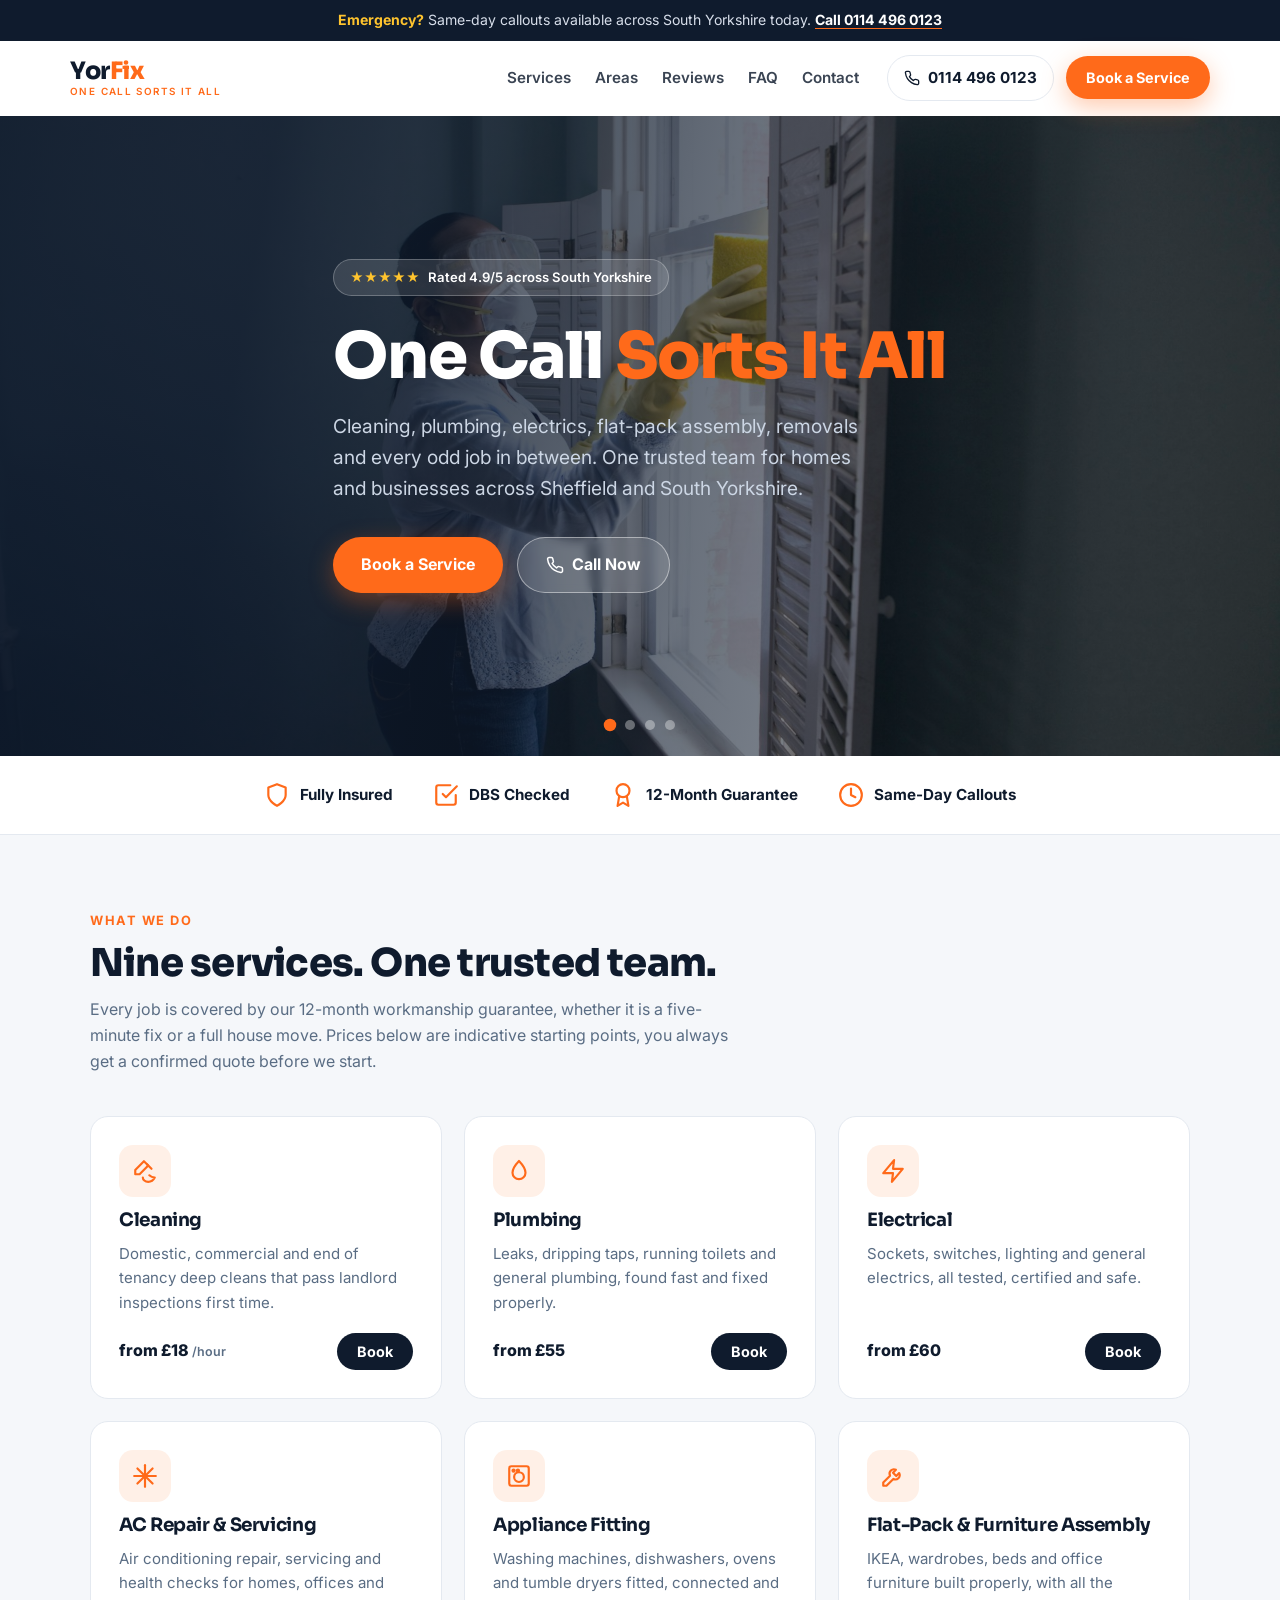
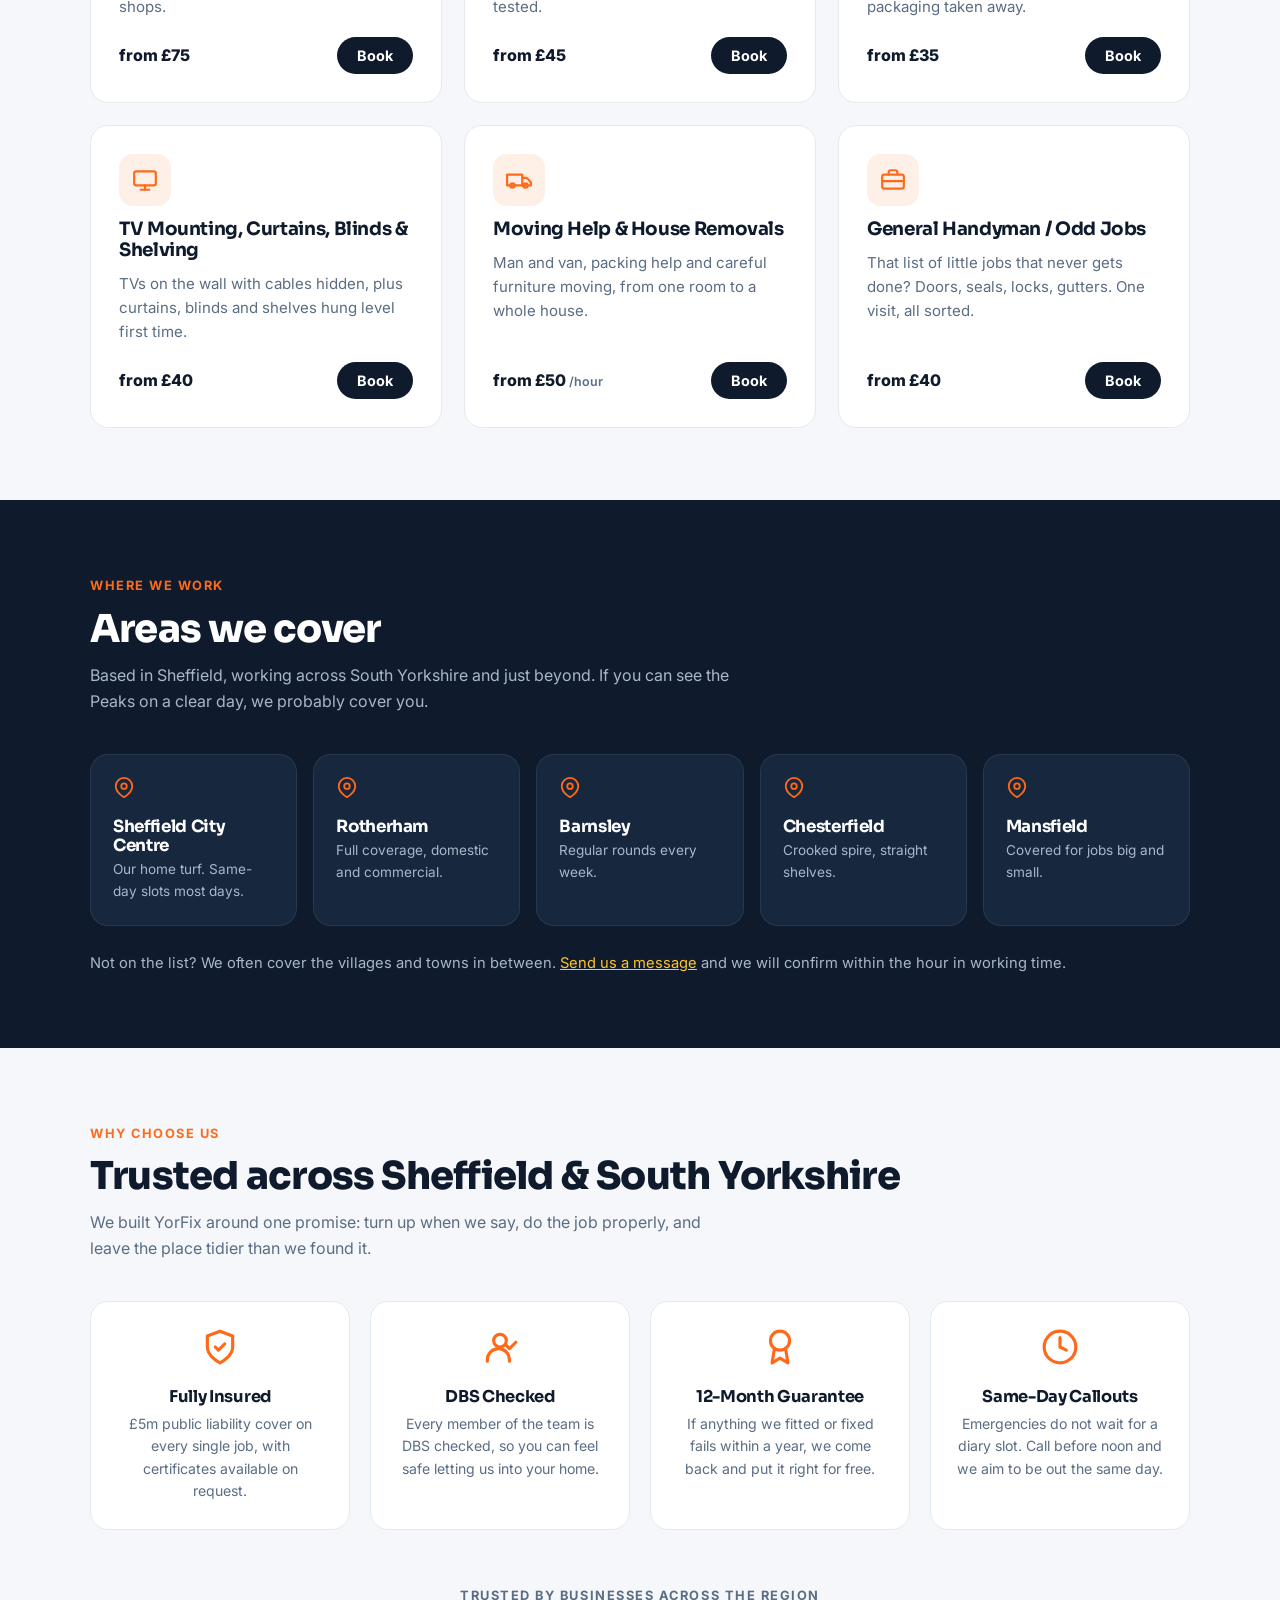
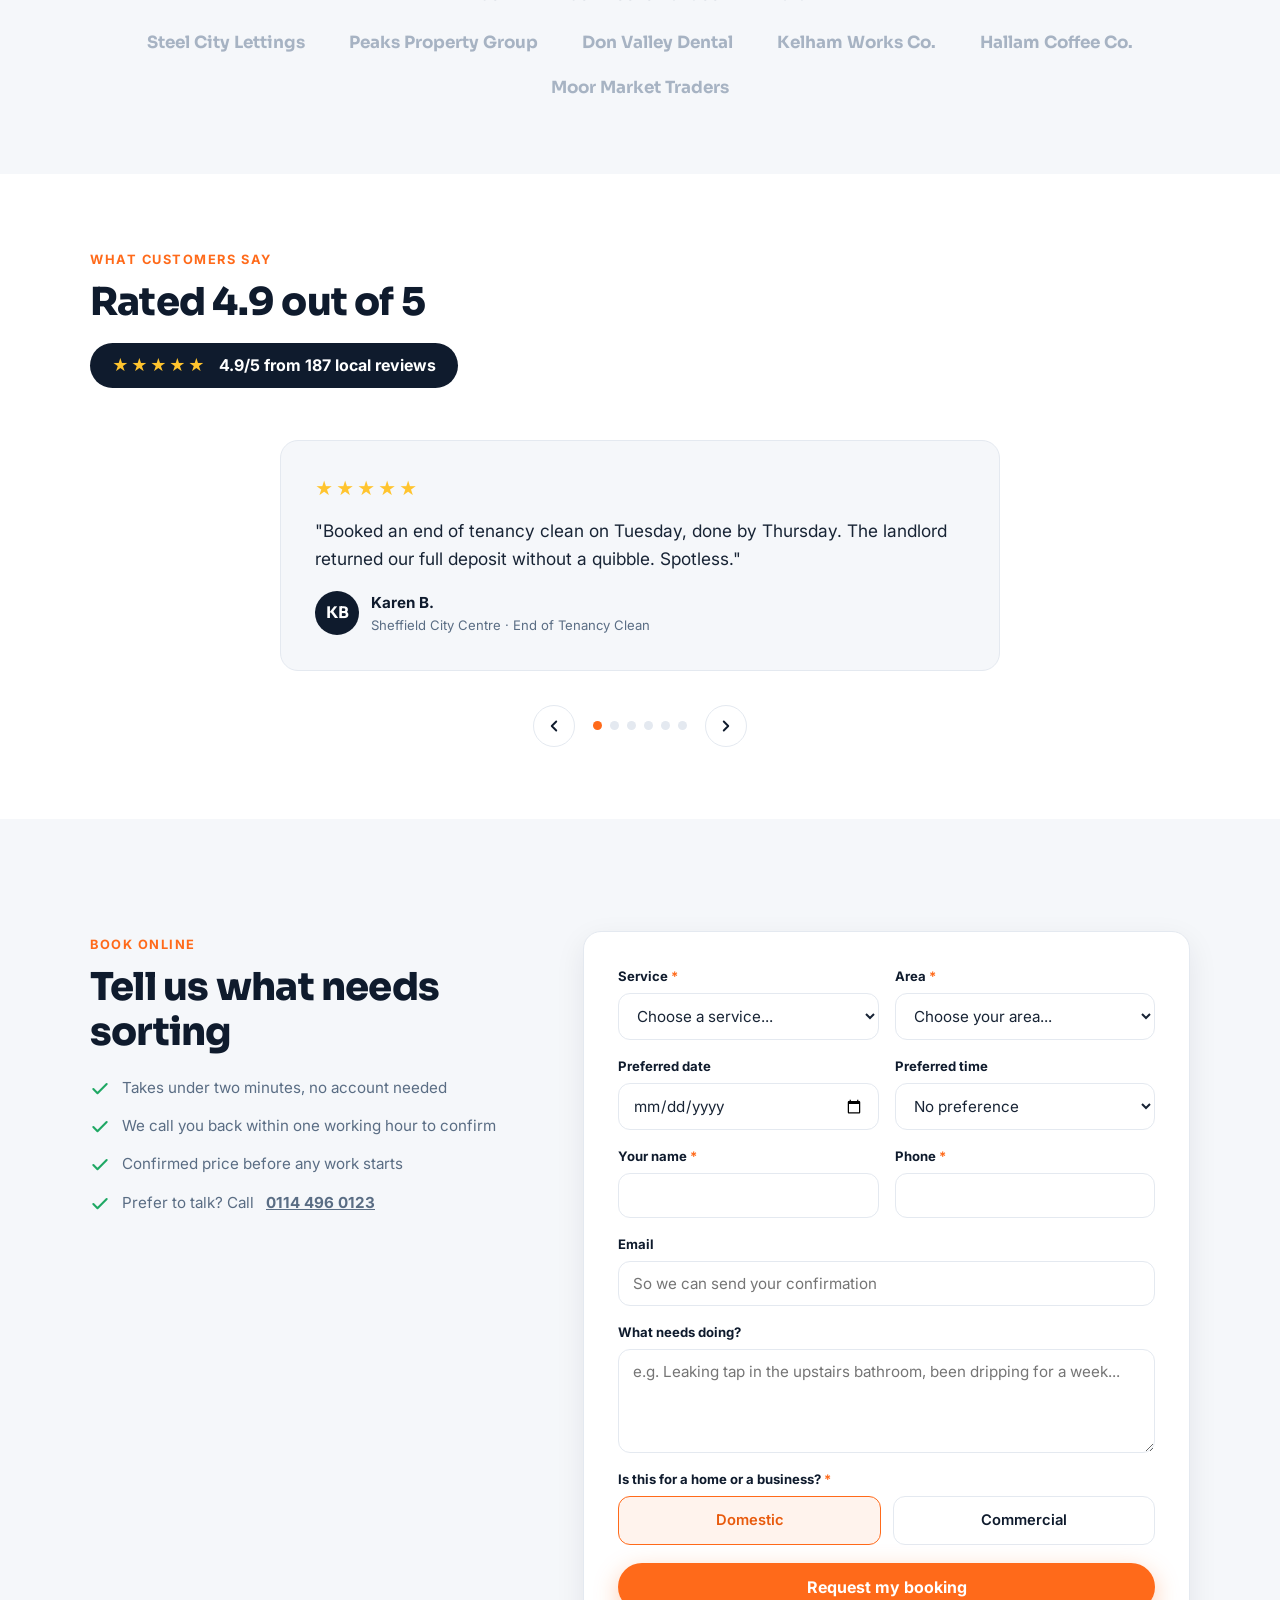
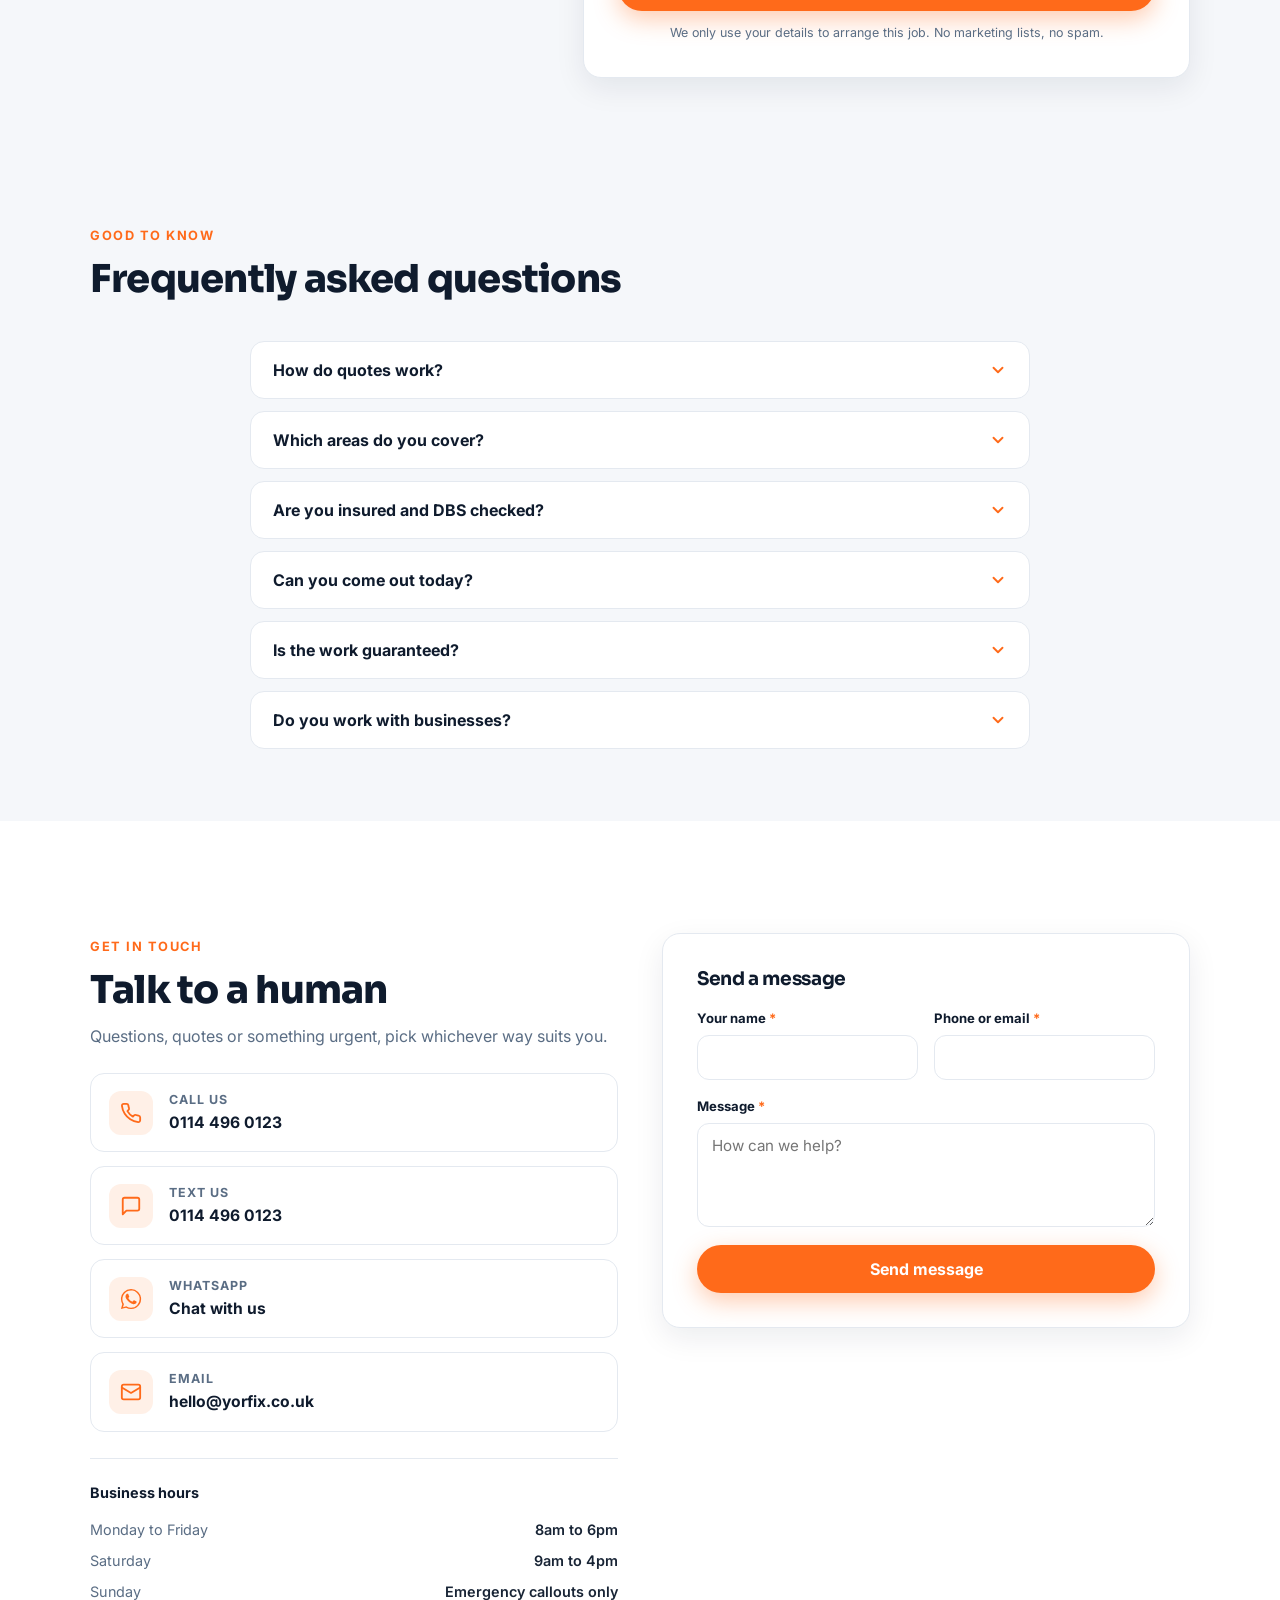
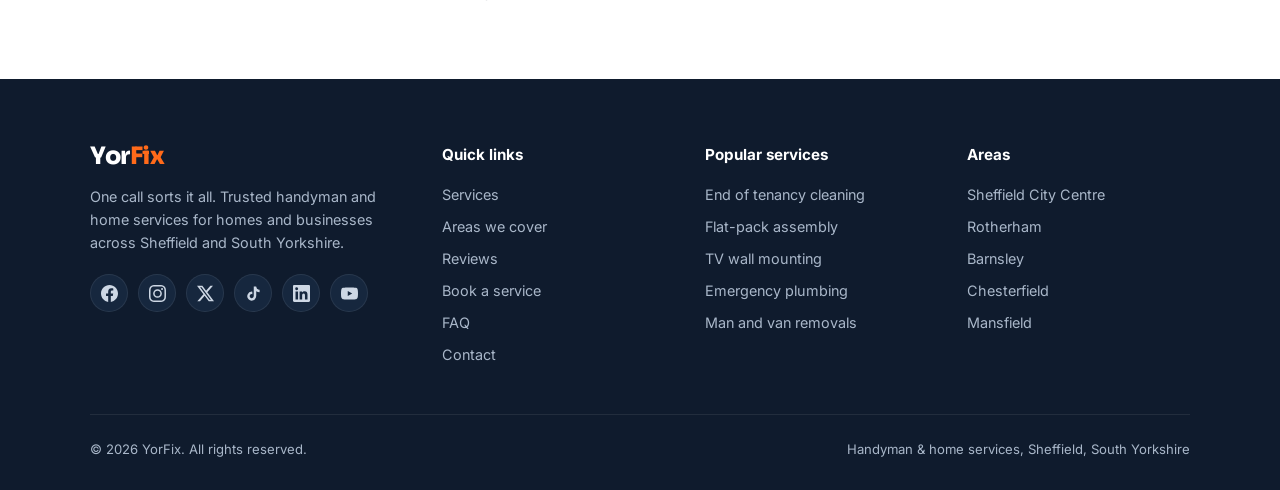
==== index.html @ 185eb64f "YorFix site: hero slider, services, areas, trust, reviews, booking + contact forms, FAQ, footer, SEO" ====
<!DOCTYPE html>
<html lang="en-GB">
<head>
  <meta charset="UTF-8">
  <meta name="viewport" content="width=device-width, initial-scale=1.0">
  <title>YorFix | Handyman &amp; Home Services in Sheffield, One Call Sorts It All</title>
  <meta name="description" content="Trusted handyman and home services across Sheffield, Rotherham, Barnsley, Chesterfield and Mansfield. Cleaning, plumbing, electrics, flat-pack assembly, TV mounting, removals and more. Fully insured, DBS checked, same-day callouts.">
  <meta name="keywords" content="handyman Sheffield, plumber Barnsley, flat pack assembly Rotherham, cleaner Sheffield, end of tenancy cleaning Sheffield, TV wall mounting Chesterfield, man and van Mansfield, electrician Sheffield, appliance fitting South Yorkshire, odd jobs Sheffield">
  <meta name="robots" content="index, follow">
  <link rel="canonical" href="https://livnotengineeringltd-arch.github.io/yorfix/">

  <!-- Open Graph for social ads and sharing -->
  <meta property="og:type" content="website">
  <meta property="og:title" content="YorFix | One Call Sorts It All">
  <meta property="og:description" content="Sheffield's all-round handyman service for homes and businesses. Cleaning, plumbing, electrics, assembly, removals and more. Fully insured and DBS checked.">
  <meta property="og:url" content="https://livnotengineeringltd-arch.github.io/yorfix/">
  <meta property="og:image" content="https://livnotengineeringltd-arch.github.io/yorfix/img/hero-tradesman.jpg">
  <meta property="og:locale" content="en_GB">
  <meta name="twitter:card" content="summary_large_image">

  <link rel="icon" href="favicon.svg" type="image/svg+xml">
  <link rel="preconnect" href="https://fonts.googleapis.com">
  <link rel="preconnect" href="https://fonts.gstatic.com" crossorigin>
  <link href="https://fonts.googleapis.com/css2?family=Sora:wght@600;700;800&family=Inter:wght@400;500;600;700&display=swap" rel="stylesheet">
  <link rel="stylesheet" href="css/style.css">

  <!-- Local business structured data for search engines -->
  <script type="application/ld+json">
  {
    "@context": "https://schema.org",
    "@type": "HomeAndConstructionBusiness",
    "name": "YorFix",
    "slogan": "One Call Sorts It All",
    "description": "All-round handyman and home services for domestic and commercial clients across Sheffield and South Yorkshire.",
    "telephone": "+441144960123",
    "email": "hello@yorfix.co.uk",
    "url": "https://livnotengineeringltd-arch.github.io/yorfix/",
    "address": { "@type": "PostalAddress", "addressLocality": "Sheffield", "addressRegion": "South Yorkshire", "addressCountry": "GB" },
    "areaServed": ["Sheffield", "Rotherham", "Barnsley", "Chesterfield", "Mansfield"],
    "openingHours": ["Mo-Fr 08:00-18:00", "Sa 09:00-16:00"],
    "aggregateRating": { "@type": "AggregateRating", "ratingValue": "4.9", "reviewCount": "187" }
  }
  </script>
</head>
<body>

  <!-- Emergency callout banner -->
  <div class="emergency">
    <strong>Emergency?</strong> Same-day callouts available across South Yorkshire today.
    <a href="tel:+441144960123">Call 0114 496 0123</a>
  </div>

  <!-- Sticky header -->
  <header class="site-header" id="siteHeader">
    <div class="wrap header-inner">
      <a class="logo" href="#top">Yor<span>Fix</span><span class="logo-tag">One Call Sorts It All</span></a>
      <button class="nav-toggle" id="navToggle" aria-label="Open menu" aria-expanded="false">
        <span></span><span></span><span></span>
      </button>
      <nav class="main-nav" id="mainNav" aria-label="Main navigation">
        <a href="#services">Services</a>
        <a href="#areas">Areas</a>
        <a href="#reviews">Reviews</a>
        <a href="#faq">FAQ</a>
        <a href="#contact">Contact</a>
      </nav>
      <div class="header-cta">
        <a class="phone-chip" href="tel:+441144960123">
          <svg viewBox="0 0 24 24" fill="none" stroke="currentColor" stroke-width="2" stroke-linecap="round" stroke-linejoin="round"><path d="M22 16.92v3a2 2 0 0 1-2.18 2 19.79 19.79 0 0 1-8.63-3.07 19.5 19.5 0 0 1-6-6 19.79 19.79 0 0 1-3.07-8.67A2 2 0 0 1 4.11 2h3a2 2 0 0 1 2 1.72c.13.96.36 1.9.68 2.81a2 2 0 0 1-.45 2.11L8.09 9.91a16 16 0 0 0 6 6l1.27-1.27a2 2 0 0 1 2.11-.45c.91.32 1.85.55 2.81.68A2 2 0 0 1 22 16.92z"/></svg>
          <span class="phone-num">0114 496 0123</span>
        </a>
        <a class="btn btn-primary btn-sm" href="#book">Book a Service</a>
      </div>
    </div>
  </header>

  <!-- Hero with rotating slider -->
  <section class="hero" id="top">
    <div class="hero-slides" id="heroSlides" aria-hidden="true">
      <div class="hero-slide active" style="background-image:url('img/hero-cleaning.jpg')"></div>
      <div class="hero-slide" style="background-image:url('img/hero-electrical.jpg')"></div>
      <div class="hero-slide" style="background-image:url('img/hero-removals.jpg')"></div>
      <div class="hero-slide" style="background-image:url('img/hero-tradesman.jpg')"></div>
    </div>
    <div class="wrap">
      <div class="hero-content">
        <span class="hero-badge"><span class="star">★★★★★</span> Rated 4.9/5 across South Yorkshire</span>
        <h1>One Call <em>Sorts It All</em></h1>
        <p class="sub">Cleaning, plumbing, electrics, flat-pack assembly, removals and every odd job in between. One trusted team for homes and businesses across Sheffield and South Yorkshire.</p>
        <div class="hero-ctas">
          <a class="btn btn-primary" href="#book">Book a Service</a>
          <a class="btn btn-ghost" href="tel:+441144960123">
            <svg width="18" height="18" viewBox="0 0 24 24" fill="none" stroke="currentColor" stroke-width="2" stroke-linecap="round" stroke-linejoin="round"><path d="M22 16.92v3a2 2 0 0 1-2.18 2 19.79 19.79 0 0 1-8.63-3.07 19.5 19.5 0 0 1-6-6 19.79 19.79 0 0 1-3.07-8.67A2 2 0 0 1 4.11 2h3a2 2 0 0 1 2 1.72c.13.96.36 1.9.68 2.81a2 2 0 0 1-.45 2.11L8.09 9.91a16 16 0 0 0 6 6l1.27-1.27a2 2 0 0 1 2.11-.45c.91.32 1.85.55 2.81.68A2 2 0 0 1 22 16.92z"/></svg>
            Call Now
          </a>
        </div>
      </div>
    </div>
    <div class="hero-dots" id="heroDots" role="tablist" aria-label="Hero image selector"></div>
  </section>

  <!-- Trust strip -->
  <div class="trust-strip">
    <div class="wrap trust-items">
      <div class="trust-item">
        <svg viewBox="0 0 24 24" fill="none" stroke="currentColor" stroke-width="2" stroke-linecap="round" stroke-linejoin="round"><path d="M12 22s8-4 8-10V5l-8-3-8 3v7c0 6 8 10 8 10z"/></svg>
        Fully Insured
      </div>
      <div class="trust-item">
        <svg viewBox="0 0 24 24" fill="none" stroke="currentColor" stroke-width="2" stroke-linecap="round" stroke-linejoin="round"><path d="M9 11l3 3L22 4"/><path d="M21 12v7a2 2 0 0 1-2 2H5a2 2 0 0 1-2-2V5a2 2 0 0 1 2-2h11"/></svg>
        DBS Checked
      </div>
      <div class="trust-item">
        <svg viewBox="0 0 24 24" fill="none" stroke="currentColor" stroke-width="2" stroke-linecap="round" stroke-linejoin="round"><circle cx="12" cy="8" r="6"/><path d="M15.5 13l1.5 9-5-3-5 3 1.5-9"/></svg>
        12-Month Guarantee
      </div>
      <div class="trust-item">
        <svg viewBox="0 0 24 24" fill="none" stroke="currentColor" stroke-width="2" stroke-linecap="round" stroke-linejoin="round"><circle cx="12" cy="12" r="10"/><path d="M12 6v6l4 2"/></svg>
        Same-Day Callouts
      </div>
    </div>
  </div>

  <!-- Services -->
  <section id="services">
    <div class="wrap">
      <span class="kicker">What we do</span>
      <h2 class="section-title">Nine services. One trusted team.</h2>
      <p class="section-sub">Every job is covered by our 12-month workmanship guarantee, whether it is a five-minute fix or a full house move. Prices below are indicative starting points, you always get a confirmed quote before we start.</p>

      <div class="services-grid">

        <div class="service-card">
          <div class="service-icon"><svg viewBox="0 0 24 24" fill="none" stroke="currentColor" stroke-width="2" stroke-linecap="round" stroke-linejoin="round"><path d="M3 11l8-8 4 4-8 8H3v-4z"/><path d="M14 6l4 4"/><path d="M16 16c1.5 1.5 3 2 5 2-1 2-3 4-6 4s-5-2-5-4"/></svg></div>
          <h3>Cleaning</h3>
          <p>Domestic, commercial and end of tenancy deep cleans that pass landlord inspections first time.</p>
          <div class="service-foot"><span class="price">from £18 <small>/hour</small></span><button class="btn btn-navy btn-sm book-service" data-service="Cleaning">Book</button></div>
        </div>

        <div class="service-card">
          <div class="service-icon"><svg viewBox="0 0 24 24" fill="none" stroke="currentColor" stroke-width="2" stroke-linecap="round" stroke-linejoin="round"><path d="M12 2.7s6 6.3 6 10.8a6 6 0 0 1-12 0C6 9 12 2.7 12 2.7z"/></svg></div>
          <h3>Plumbing</h3>
          <p>Leaks, dripping taps, running toilets and general plumbing, found fast and fixed properly.</p>
          <div class="service-foot"><span class="price">from £55</span><button class="btn btn-navy btn-sm book-service" data-service="Plumbing">Book</button></div>
        </div>

        <div class="service-card">
          <div class="service-icon"><svg viewBox="0 0 24 24" fill="none" stroke="currentColor" stroke-width="2" stroke-linecap="round" stroke-linejoin="round"><polygon points="13 2 3 14 12 14 11 22 21 10 12 10 13 2"/></svg></div>
          <h3>Electrical</h3>
          <p>Sockets, switches, lighting and general electrics, all tested, certified and safe.</p>
          <div class="service-foot"><span class="price">from £60</span><button class="btn btn-navy btn-sm book-service" data-service="Electrical">Book</button></div>
        </div>

        <div class="service-card">
          <div class="service-icon"><svg viewBox="0 0 24 24" fill="none" stroke="currentColor" stroke-width="2" stroke-linecap="round" stroke-linejoin="round"><path d="M12 2v20"/><path d="M2 12h20"/><path d="M5 5l14 14"/><path d="M19 5L5 19"/></svg></div>
          <h3>AC Repair &amp; Servicing</h3>
          <p>Air conditioning repair, servicing and health checks for homes, offices and shops.</p>
          <div class="service-foot"><span class="price">from £75</span><button class="btn btn-navy btn-sm book-service" data-service="AC Repair & Servicing">Book</button></div>
        </div>

        <div class="service-card">
          <div class="service-icon"><svg viewBox="0 0 24 24" fill="none" stroke="currentColor" stroke-width="2" stroke-linecap="round" stroke-linejoin="round"><rect x="3" y="3" width="18" height="18" rx="2"/><circle cx="12" cy="13" r="4.5"/><circle cx="7" cy="7" r="1"/><circle cx="11" cy="7" r="1"/></svg></div>
          <h3>Appliance Fitting</h3>
          <p>Washing machines, dishwashers, ovens and tumble dryers fitted, connected and tested.</p>
          <div class="service-foot"><span class="price">from £45</span><button class="btn btn-navy btn-sm book-service" data-service="Appliance Fitting">Book</button></div>
        </div>

        <div class="service-card">
          <div class="service-icon"><svg viewBox="0 0 24 24" fill="none" stroke="currentColor" stroke-width="2" stroke-linecap="round" stroke-linejoin="round"><path d="M14.7 6.3a4 4 0 0 0-5.4 5.4L3 18v3h3l6.3-6.3a4 4 0 0 0 5.4-5.4L15 12l-3-3 2.7-2.7z"/></svg></div>
          <h3>Flat-Pack &amp; Furniture Assembly</h3>
          <p>IKEA, wardrobes, beds and office furniture built properly, with all the packaging taken away.</p>
          <div class="service-foot"><span class="price">from £35</span><button class="btn btn-navy btn-sm book-service" data-service="Flat-Pack & Furniture Assembly">Book</button></div>
        </div>

        <div class="service-card">
          <div class="service-icon"><svg viewBox="0 0 24 24" fill="none" stroke="currentColor" stroke-width="2" stroke-linecap="round" stroke-linejoin="round"><rect x="2" y="4" width="20" height="13" rx="2"/><path d="M8 21h8"/><path d="M12 17v4"/></svg></div>
          <h3>TV Mounting, Curtains, Blinds &amp; Shelving</h3>
          <p>TVs on the wall with cables hidden, plus curtains, blinds and shelves hung level first time.</p>
          <div class="service-foot"><span class="price">from £40</span><button class="btn btn-navy btn-sm book-service" data-service="TV Mounting, Curtains, Blinds & Shelving">Book</button></div>
        </div>

        <div class="service-card">
          <div class="service-icon"><svg viewBox="0 0 24 24" fill="none" stroke="currentColor" stroke-width="2" stroke-linecap="round" stroke-linejoin="round"><path d="M1 7h14v10H1z"/><path d="M15 10h4l4 4v3h-8"/><circle cx="6" cy="17" r="2"/><circle cx="18" cy="17" r="2"/></svg></div>
          <h3>Moving Help &amp; House Removals</h3>
          <p>Man and van, packing help and careful furniture moving, from one room to a whole house.</p>
          <div class="service-foot"><span class="price">from £50 <small>/hour</small></span><button class="btn btn-navy btn-sm book-service" data-service="Moving Help & House Removals">Book</button></div>
        </div>

        <div class="service-card">
          <div class="service-icon"><svg viewBox="0 0 24 24" fill="none" stroke="currentColor" stroke-width="2" stroke-linecap="round" stroke-linejoin="round"><rect x="2" y="7" width="20" height="13" rx="2"/><path d="M8 7V5a2 2 0 0 1 2-2h4a2 2 0 0 1 2 2v2"/><path d="M2 13h20"/></svg></div>
          <h3>General Handyman / Odd Jobs</h3>
          <p>That list of little jobs that never gets done? Doors, seals, locks, gutters. One visit, all sorted.</p>
          <div class="service-foot"><span class="price">from £40</span><button class="btn btn-navy btn-sm book-service" data-service="General Handyman / Odd Jobs">Book</button></div>
        </div>

      </div>
    </div>
  </section>

  <!-- Areas we cover -->
  <section class="areas" id="areas">
    <div class="wrap">
      <span class="kicker">Where we work</span>
      <h2 class="section-title">Areas we cover</h2>
      <p class="section-sub">Based in Sheffield, working across South Yorkshire and just beyond. If you can see the Peaks on a clear day, we probably cover you.</p>
      <div class="areas-grid">
        <div class="area-card">
          <svg viewBox="0 0 24 24" fill="none" stroke="currentColor" stroke-width="2" stroke-linecap="round" stroke-linejoin="round"><path d="M21 10c0 7-9 12-9 12S3 17 3 10a9 9 0 0 1 18 0z"/><circle cx="12" cy="10" r="3"/></svg>
          <h3>Sheffield City Centre</h3>
          <p>Our home turf. Same-day slots most days.</p>
        </div>
        <div class="area-card">
          <svg viewBox="0 0 24 24" fill="none" stroke="currentColor" stroke-width="2" stroke-linecap="round" stroke-linejoin="round"><path d="M21 10c0 7-9 12-9 12S3 17 3 10a9 9 0 0 1 18 0z"/><circle cx="12" cy="10" r="3"/></svg>
          <h3>Rotherham</h3>
          <p>Full coverage, domestic and commercial.</p>
        </div>
        <div class="area-card">
          <svg viewBox="0 0 24 24" fill="none" stroke="currentColor" stroke-width="2" stroke-linecap="round" stroke-linejoin="round"><path d="M21 10c0 7-9 12-9 12S3 17 3 10a9 9 0 0 1 18 0z"/><circle cx="12" cy="10" r="3"/></svg>
          <h3>Barnsley</h3>
          <p>Regular rounds every week.</p>
        </div>
        <div class="area-card">
          <svg viewBox="0 0 24 24" fill="none" stroke="currentColor" stroke-width="2" stroke-linecap="round" stroke-linejoin="round"><path d="M21 10c0 7-9 12-9 12S3 17 3 10a9 9 0 0 1 18 0z"/><circle cx="12" cy="10" r="3"/></svg>
          <h3>Chesterfield</h3>
          <p>Crooked spire, straight shelves.</p>
        </div>
        <div class="area-card">
          <svg viewBox="0 0 24 24" fill="none" stroke="currentColor" stroke-width="2" stroke-linecap="round" stroke-linejoin="round"><path d="M21 10c0 7-9 12-9 12S3 17 3 10a9 9 0 0 1 18 0z"/><circle cx="12" cy="10" r="3"/></svg>
          <h3>Mansfield</h3>
          <p>Covered for jobs big and small.</p>
        </div>
      </div>
      <p class="areas-note">Not on the list? We often cover the villages and towns in between. <a href="#contact">Send us a message</a> and we will confirm within the hour in working time.</p>
    </div>
  </section>

  <!-- Trust section -->
  <section id="trust">
    <div class="wrap">
      <span class="kicker">Why choose us</span>
      <h2 class="section-title">Trusted across Sheffield &amp; South Yorkshire</h2>
      <p class="section-sub">We built YorFix around one promise: turn up when we say, do the job properly, and leave the place tidier than we found it.</p>

      <div class="badges-grid">
        <div class="badge-card">
          <svg viewBox="0 0 24 24" fill="none" stroke="currentColor" stroke-width="2" stroke-linecap="round" stroke-linejoin="round"><path d="M12 22s8-4 8-10V5l-8-3-8 3v7c0 6 8 10 8 10z"/><path d="M9 12l2 2 4-4"/></svg>
          <h3>Fully Insured</h3>
          <p>£5m public liability cover on every single job, with certificates available on request.</p>
        </div>
        <div class="badge-card">
          <svg viewBox="0 0 24 24" fill="none" stroke="currentColor" stroke-width="2" stroke-linecap="round" stroke-linejoin="round"><circle cx="12" cy="8" r="4"/><path d="M4 21v-1a7 7 0 0 1 14 0v1"/><path d="M16 11l2 2 4-4"/></svg>
          <h3>DBS Checked</h3>
          <p>Every member of the team is DBS checked, so you can feel safe letting us into your home.</p>
        </div>
        <div class="badge-card">
          <svg viewBox="0 0 24 24" fill="none" stroke="currentColor" stroke-width="2" stroke-linecap="round" stroke-linejoin="round"><circle cx="12" cy="8" r="6"/><path d="M15.5 13l1.5 9-5-3-5 3 1.5-9"/></svg>
          <h3>12-Month Guarantee</h3>
          <p>If anything we fitted or fixed fails within a year, we come back and put it right for free.</p>
        </div>
        <div class="badge-card">
          <svg viewBox="0 0 24 24" fill="none" stroke="currentColor" stroke-width="2" stroke-linecap="round" stroke-linejoin="round"><circle cx="12" cy="12" r="10"/><path d="M12 6v6l4 2"/></svg>
          <h3>Same-Day Callouts</h3>
          <p>Emergencies do not wait for a diary slot. Call before noon and we aim to be out the same day.</p>
        </div>
      </div>

      <div class="client-logos">
        <h4>Trusted by businesses across the region</h4>
        <div class="logo-row">
          <span class="client-logo">Steel City Lettings</span>
          <span class="client-logo">Peaks Property Group</span>
          <span class="client-logo">Don Valley Dental</span>
          <span class="client-logo">Kelham Works Co.</span>
          <span class="client-logo">Hallam Coffee Co.</span>
          <span class="client-logo">Moor Market Traders</span>
        </div>
      </div>
    </div>
  </section>

  <!-- Reviews -->
  <section class="reviews" id="reviews">
    <div class="wrap">
      <span class="kicker">What customers say</span>
      <h2 class="section-title">Rated 4.9 out of 5</h2>
      <div class="rating-badge"><span class="stars">★★★★★</span> 4.9/5 from 187 local reviews</div>

      <div class="carousel" id="reviewCarousel">
        <div class="carousel-track" id="reviewTrack">

          <div class="review-card"><div class="review-inner">
            <div class="review-stars" aria-label="5 stars">★★★★★</div>
            <p class="review-text">"Booked an end of tenancy clean on Tuesday, done by Thursday. The landlord returned our full deposit without a quibble. Spotless."</p>
            <div class="review-who"><div class="review-avatar">KB</div><div><div class="review-name">Karen B.</div><div class="review-loc">Sheffield City Centre · End of Tenancy Clean</div></div></div>
          </div></div>

          <div class="review-card"><div class="review-inner">
            <div class="review-stars" aria-label="5 stars">★★★★★</div>
            <p class="review-text">"Two IKEA wardrobes and a bed built in under three hours. No drama, no leftover screws, and they took all the packaging away."</p>
            <div class="review-who"><div class="review-avatar">JW</div><div><div class="review-name">James W.</div><div class="review-loc">Rotherham · Flat-Pack Assembly</div></div></div>
          </div></div>

          <div class="review-card"><div class="review-inner">
            <div class="review-stars" aria-label="5 stars">★★★★★</div>
            <p class="review-text">"Leaking tap sorted the same day I called. Fair price, tidy work, and he talked me through exactly what had gone wrong."</p>
            <div class="review-who"><div class="review-avatar">MH</div><div><div class="review-name">Mick H.</div><div class="review-loc">Barnsley · Plumbing</div></div></div>
          </div></div>

          <div class="review-card"><div class="review-inner">
            <div class="review-stars" aria-label="5 stars">★★★★★</div>
            <p class="review-text">"TV mounted, cables hidden and three shelves up in one visit. It looks like a showroom wall. I wish I had called months ago."</p>
            <div class="review-who"><div class="review-avatar">PS</div><div><div class="review-name">Priya S.</div><div class="review-loc">Chesterfield · TV Mounting &amp; Shelving</div></div></div>
          </div></div>

          <div class="review-card"><div class="review-inner">
            <div class="review-stars" aria-label="5 stars">★★★★★</div>
            <p class="review-text">"Man and van move from Mansfield to Sheffield. Careful with every box, friendly all day, and finished ahead of schedule."</p>
            <div class="review-who"><div class="review-avatar">ST</div><div><div class="review-name">Sophie T.</div><div class="review-loc">Mansfield · House Removal</div></div></div>
          </div></div>

          <div class="review-card"><div class="review-inner">
            <div class="review-stars" aria-label="5 stars">★★★★★</div>
            <p class="review-text">"YorFix look after the cleaning and odd jobs across our three lettings offices. One number, everything handled. Exactly what a busy business needs."</p>
            <div class="review-who"><div class="review-avatar">DR</div><div><div class="review-name">David R.</div><div class="review-loc">Sheffield · Commercial Contract</div></div></div>
          </div></div>

        </div>
        <div class="carousel-nav">
          <button class="carousel-arrow" id="revPrev" aria-label="Previous review"><svg width="18" height="18" viewBox="0 0 24 24" fill="none" stroke="currentColor" stroke-width="2.5" stroke-linecap="round" stroke-linejoin="round"><path d="M15 18l-6-6 6-6"/></svg></button>
          <div class="carousel-dots" id="revDots"></div>
          <button class="carousel-arrow" id="revNext" aria-label="Next review"><svg width="18" height="18" viewBox="0 0 24 24" fill="none" stroke="currentColor" stroke-width="2.5" stroke-linecap="round" stroke-linejoin="round"><path d="M9 6l6 6-6 6"/></svg></button>
        </div>
      </div>
    </div>
  </section>

  <!-- Booking -->
  <section class="booking" id="book">
    <div class="wrap">
      <div class="booking-layout">
        <div class="booking-side">
          <span class="kicker">Book online</span>
          <h2 class="section-title">Tell us what needs sorting</h2>
          <ul>
            <li><svg viewBox="0 0 24 24" fill="none" stroke="currentColor" stroke-width="2.5" stroke-linecap="round" stroke-linejoin="round"><path d="M20 6L9 17l-5-5"/></svg> Takes under two minutes, no account needed</li>
            <li><svg viewBox="0 0 24 24" fill="none" stroke="currentColor" stroke-width="2.5" stroke-linecap="round" stroke-linejoin="round"><path d="M20 6L9 17l-5-5"/></svg> We call you back within one working hour to confirm</li>
            <li><svg viewBox="0 0 24 24" fill="none" stroke="currentColor" stroke-width="2.5" stroke-linecap="round" stroke-linejoin="round"><path d="M20 6L9 17l-5-5"/></svg> Confirmed price before any work starts</li>
            <li><svg viewBox="0 0 24 24" fill="none" stroke="currentColor" stroke-width="2.5" stroke-linecap="round" stroke-linejoin="round"><path d="M20 6L9 17l-5-5"/></svg> Prefer to talk? Call <a href="tel:+441144960123"><strong>0114 496 0123</strong></a></li>
          </ul>
        </div>

        <div class="form-card">
          <form id="bookingForm" novalidate>
            <div class="form-grid">
              <div class="form-field">
                <label for="bkService">Service <span class="req">*</span></label>
                <select id="bkService" name="service" required>
                  <option value="">Choose a service...</option>
                  <option>Cleaning</option>
                  <option>Plumbing</option>
                  <option>Electrical</option>
                  <option>AC Repair &amp; Servicing</option>
                  <option>Appliance Fitting</option>
                  <option>Flat-Pack &amp; Furniture Assembly</option>
                  <option>TV Mounting, Curtains, Blinds &amp; Shelving</option>
                  <option>Moving Help &amp; House Removals</option>
                  <option>General Handyman / Odd Jobs</option>
                </select>
              </div>
              <div class="form-field">
                <label for="bkArea">Area <span class="req">*</span></label>
                <select id="bkArea" name="area" required>
                  <option value="">Choose your area...</option>
                  <option>Sheffield City Centre</option>
                  <option>Rotherham</option>
                  <option>Barnsley</option>
                  <option>Chesterfield</option>
                  <option>Mansfield</option>
                  <option>Other / nearby</option>
                </select>
              </div>
              <div class="form-field">
                <label for="bkDate">Preferred date</label>
                <input type="date" id="bkDate" name="preferred_date">
              </div>
              <div class="form-field">
                <label for="bkTime">Preferred time</label>
                <select id="bkTime" name="preferred_time">
                  <option value="">No preference</option>
                  <option>Morning (8am to 12pm)</option>
                  <option>Afternoon (12pm to 5pm)</option>
                  <option>Evening (5pm to 8pm)</option>
                </select>
              </div>
              <div class="form-field">
                <label for="bkName">Your name <span class="req">*</span></label>
                <input type="text" id="bkName" name="name" autocomplete="name" required>
              </div>
              <div class="form-field">
                <label for="bkPhone">Phone <span class="req">*</span></label>
                <input type="tel" id="bkPhone" name="phone" autocomplete="tel" required>
              </div>
              <div class="form-field full">
                <label for="bkEmail">Email</label>
                <input type="email" id="bkEmail" name="email" autocomplete="email" placeholder="So we can send your confirmation">
              </div>
              <div class="form-field full">
                <label for="bkDesc">What needs doing?</label>
                <textarea id="bkDesc" name="description" placeholder="e.g. Leaking tap in the upstairs bathroom, been dripping for a week..."></textarea>
              </div>
              <div class="form-field full">
                <label>Is this for a home or a business? <span class="req">*</span></label>
                <div class="radio-row">
                  <label class="radio-pill"><input type="radio" name="client_type" value="Domestic" checked><span>Domestic</span></label>
                  <label class="radio-pill"><input type="radio" name="client_type" value="Commercial"><span>Commercial</span></label>
                </div>
              </div>
              <!-- Honeypot: invisible to humans, catches spam bots -->
              <div class="hp-field" aria-hidden="true">
                <label for="bkCompany">Company</label>
                <input type="text" id="bkCompany" name="company" tabindex="-1" autocomplete="off">
              </div>
            </div>
            <div class="form-msg" id="bookingMsg" role="alert"></div>
            <button type="submit" class="btn btn-primary" id="bookingSubmit" style="width:100%; margin-top:18px;">Request my booking</button>
            <p style="font-size:0.78rem; color:var(--steel); margin-top:12px; text-align:center;">We only use your details to arrange this job. No marketing lists, no spam.</p>
          </form>

          <div class="confirm-card" id="bookingConfirm" style="display:none;">
            <div class="tick"><svg viewBox="0 0 24 24" fill="none" stroke="currentColor" stroke-width="2.5" stroke-linecap="round" stroke-linejoin="round"><path d="M20 6L9 17l-5-5"/></svg></div>
            <h3>Booking received!</h3>
            <p>Thanks <strong id="confirmName"></strong>. Your request is in the diary queue and we will call you back within one working hour to confirm a time and price.</p>
            <span class="confirm-ref" id="confirmRef"></span>
            <p>Need us sooner? Call <a href="tel:+441144960123"><strong>0114 496 0123</strong></a></p>
            <button class="btn btn-navy btn-sm" id="bookAnother" style="margin-top:10px;">Make another booking</button>
          </div>
        </div>
      </div>
    </div>
  </section>

  <!-- FAQ -->
  <section id="faq">
    <div class="wrap">
      <span class="kicker">Good to know</span>
      <h2 class="section-title">Frequently asked questions</h2>

      <div class="faq-list">
        <div class="faq-item">
          <button class="faq-q">How do quotes work?<svg class="chev" width="18" height="18" viewBox="0 0 24 24" fill="none" stroke="currentColor" stroke-width="2.5" stroke-linecap="round" stroke-linejoin="round"><path d="M6 9l6 6 6-6"/></svg></button>
          <div class="faq-a"><p>Quotes are free and there is no obligation. Describe the job in the booking form or over the phone, we confirm a fixed price or hourly rate before any work starts, and the price we agree is the price you pay.</p></div>
        </div>
        <div class="faq-item">
          <button class="faq-q">Which areas do you cover?<svg class="chev" width="18" height="18" viewBox="0 0 24 24" fill="none" stroke="currentColor" stroke-width="2.5" stroke-linecap="round" stroke-linejoin="round"><path d="M6 9l6 6 6-6"/></svg></button>
          <div class="faq-a"><p>Sheffield City Centre, Rotherham, Barnsley, Chesterfield and Mansfield, plus most of the villages and towns in between. If you are not sure, send a message with your postcode and we will confirm.</p></div>
        </div>
        <div class="faq-item">
          <button class="faq-q">Are you insured and DBS checked?<svg class="chev" width="18" height="18" viewBox="0 0 24 24" fill="none" stroke="currentColor" stroke-width="2.5" stroke-linecap="round" stroke-linejoin="round"><path d="M6 9l6 6 6-6"/></svg></button>
          <div class="faq-a"><p>Yes on both counts. We carry £5m public liability insurance and every member of the team is DBS checked. We are happy to show certificates before we start.</p></div>
        </div>
        <div class="faq-item">
          <button class="faq-q">Can you come out today?<svg class="chev" width="18" height="18" viewBox="0 0 24 24" fill="none" stroke="currentColor" stroke-width="2.5" stroke-linecap="round" stroke-linejoin="round"><path d="M6 9l6 6 6-6"/></svg></button>
          <div class="faq-a"><p>Often, yes. Same-day callouts are subject to availability and emergency plumbing or electrical jobs get priority. For anything urgent, call us on 0114 496 0123 rather than booking online.</p></div>
        </div>
        <div class="faq-item">
          <button class="faq-q">Is the work guaranteed?<svg class="chev" width="18" height="18" viewBox="0 0 24 24" fill="none" stroke="currentColor" stroke-width="2.5" stroke-linecap="round" stroke-linejoin="round"><path d="M6 9l6 6 6-6"/></svg></button>
          <div class="faq-a"><p>Every job comes with a 12-month workmanship guarantee. If something we fitted or fixed fails within a year, we come back and put it right at no cost to you.</p></div>
        </div>
        <div class="faq-item">
          <button class="faq-q">Do you work with businesses?<svg class="chev" width="18" height="18" viewBox="0 0 24 24" fill="none" stroke="currentColor" stroke-width="2.5" stroke-linecap="round" stroke-linejoin="round"><path d="M6 9l6 6 6-6"/></svg></button>
          <div class="faq-a"><p>Yes, offices, lettings agencies, shops and cafes across the region use us for regular contracts and one-off jobs. Commercial clients can pay by card, bank transfer or monthly invoice.</p></div>
        </div>
      </div>
    </div>
  </section>

  <!-- Contact -->
  <section class="contact" id="contact">
    <div class="wrap">
      <div class="contact-layout">
        <div>
          <span class="kicker">Get in touch</span>
          <h2 class="section-title">Talk to a human</h2>
          <p class="section-sub">Questions, quotes or something urgent, pick whichever way suits you.</p>

          <div class="contact-methods">
            <a class="method" href="tel:+441144960123">
              <div class="method-icon"><svg viewBox="0 0 24 24" fill="none" stroke="currentColor" stroke-width="2" stroke-linecap="round" stroke-linejoin="round"><path d="M22 16.92v3a2 2 0 0 1-2.18 2 19.79 19.79 0 0 1-8.63-3.07 19.5 19.5 0 0 1-6-6 19.79 19.79 0 0 1-3.07-8.67A2 2 0 0 1 4.11 2h3a2 2 0 0 1 2 1.72c.13.96.36 1.9.68 2.81a2 2 0 0 1-.45 2.11L8.09 9.91a16 16 0 0 0 6 6l1.27-1.27a2 2 0 0 1 2.11-.45c.91.32 1.85.55 2.81.68A2 2 0 0 1 22 16.92z"/></svg></div>
              <div><div class="method-label">Call us</div><div class="method-value">0114 496 0123</div></div>
            </a>
            <a class="method" href="sms:+441144960123">
              <div class="method-icon"><svg viewBox="0 0 24 24" fill="none" stroke="currentColor" stroke-width="2" stroke-linecap="round" stroke-linejoin="round"><path d="M21 15a2 2 0 0 1-2 2H7l-4 4V5a2 2 0 0 1 2-2h14a2 2 0 0 1 2 2z"/></svg></div>
              <div><div class="method-label">Text us</div><div class="method-value">0114 496 0123</div></div>
            </a>
            <a class="method" href="https://wa.me/447700900123?text=Hi%20YorFix%2C%20I%20need%20a%20hand%20with..." target="_blank" rel="noopener">
              <div class="method-icon"><svg viewBox="0 0 24 24" fill="currentColor"><path d="M17.5 14.4c-.3-.15-1.76-.87-2.03-.97-.27-.1-.47-.15-.67.15-.2.3-.77.96-.94 1.16-.17.2-.35.22-.65.07a8.18 8.18 0 0 1-2.4-1.49 9 9 0 0 1-1.66-2.07c-.17-.3-.02-.46.13-.61.14-.13.3-.35.45-.52.15-.17.2-.3.3-.5.1-.2.05-.37-.02-.52-.08-.15-.67-1.62-.92-2.22-.24-.58-.49-.5-.67-.51h-.57c-.2 0-.52.07-.8.37-.27.3-1.04 1.02-1.04 2.5 0 1.47 1.07 2.9 1.22 3.1.15.2 2.1 3.2 5.1 4.49.71.3 1.27.49 1.7.63.72.23 1.37.2 1.88.12.58-.09 1.76-.72 2-1.42.25-.7.25-1.3.18-1.42-.07-.12-.27-.2-.57-.35zM12.04 21.5a9.4 9.4 0 0 1-4.8-1.31l-.34-.2-3.56.93.95-3.47-.22-.36a9.42 9.42 0 1 1 17.4-4.99 9.4 9.4 0 0 1-9.43 9.4zm0-20.42A11 11 0 0 0 1.02 12.1c0 1.94.5 3.83 1.47 5.5L1 23l5.55-1.45a11.04 11.04 0 0 0 16.5-9.55A11 11 0 0 0 12.04 1.08z"/></svg></div>
              <div><div class="method-label">WhatsApp</div><div class="method-value">Chat with us</div></div>
            </a>
            <a class="method" href="mailto:hello@yorfix.co.uk">
              <div class="method-icon"><svg viewBox="0 0 24 24" fill="none" stroke="currentColor" stroke-width="2" stroke-linecap="round" stroke-linejoin="round"><rect x="2" y="4" width="20" height="16" rx="2"/><path d="M22 7l-10 6L2 7"/></svg></div>
              <div><div class="method-label">Email</div><div class="method-value">hello@yorfix.co.uk</div></div>
            </a>
          </div>

          <div class="hours">
            <h4>Business hours</h4>
            <table>
              <tr><td>Monday to Friday</td><td>8am to 6pm</td></tr>
              <tr><td>Saturday</td><td>9am to 4pm</td></tr>
              <tr><td>Sunday</td><td>Emergency callouts only</td></tr>
            </table>
          </div>
        </div>

        <div class="form-card">
          <h3 style="color:var(--navy); margin-bottom:18px;">Send a message</h3>
          <form id="contactForm" novalidate>
            <div class="form-grid">
              <div class="form-field">
                <label for="ctName">Your name <span class="req">*</span></label>
                <input type="text" id="ctName" name="name" autocomplete="name" required>
              </div>
              <div class="form-field">
                <label for="ctContact">Phone or email <span class="req">*</span></label>
                <input type="text" id="ctContact" name="contact" required>
              </div>
              <div class="form-field full">
                <label for="ctMessage">Message <span class="req">*</span></label>
                <textarea id="ctMessage" name="message" required placeholder="How can we help?"></textarea>
              </div>
              <div class="hp-field" aria-hidden="true">
                <label for="ctCompany">Company</label>
                <input type="text" id="ctCompany" name="company" tabindex="-1" autocomplete="off">
              </div>
            </div>
            <div class="form-msg" id="contactMsg" role="alert"></div>
            <button type="submit" class="btn btn-primary" id="contactSubmit" style="width:100%; margin-top:18px;">Send message</button>
          </form>
        </div>
      </div>
    </div>
  </section>

  <!-- Footer -->
  <footer class="site-footer">
    <div class="wrap">
      <div class="footer-grid">
        <div>
          <a class="logo" href="#top">Yor<span>Fix</span></a>
          <p class="footer-blurb">One call sorts it all. Trusted handyman and home services for homes and businesses across Sheffield and South Yorkshire.</p>
          <div class="social-row">
            <a href="https://facebook.com/yorfix" aria-label="Facebook" target="_blank" rel="noopener"><svg viewBox="0 0 24 24" fill="currentColor"><path d="M24 12.07C24 5.4 18.63 0 12 0S0 5.4 0 12.07C0 18.1 4.39 23.09 10.13 24v-8.44H7.08v-3.49h3.05V9.41c0-3.02 1.79-4.7 4.53-4.7 1.31 0 2.68.24 2.68.24v2.97h-1.5c-1.5 0-1.96.93-1.96 1.89v2.26h3.32l-.53 3.49h-2.8V24C19.61 23.1 24 18.1 24 12.07z"/></svg></a>
            <a href="https://instagram.com/yorfix" aria-label="Instagram" target="_blank" rel="noopener"><svg viewBox="0 0 24 24" fill="currentColor"><path d="M12 2.16c3.2 0 3.58.01 4.85.07 1.17.05 1.8.25 2.23.41.56.22.96.48 1.38.9.42.42.68.82.9 1.38.16.42.36 1.06.41 2.23.06 1.27.07 1.65.07 4.85s-.01 3.58-.07 4.85c-.05 1.17-.25 1.8-.41 2.23-.22.56-.48.96-.9 1.38-.42.42-.82.68-1.38.9-.42.16-1.06.36-2.23.41-1.27.06-1.65.07-4.85.07s-3.58-.01-4.85-.07c-1.17-.05-1.8-.25-2.23-.41a3.72 3.72 0 0 1-1.38-.9 3.72 3.72 0 0 1-.9-1.38c-.16-.42-.36-1.06-.41-2.23-.06-1.27-.07-1.65-.07-4.85s.01-3.58.07-4.85c.05-1.17.25-1.8.41-2.23.22-.56.48-.96.9-1.38.42-.42.82-.68 1.38-.9.42-.16 1.06-.36 2.23-.41 1.27-.06 1.65-.07 4.85-.07M12 0C8.74 0 8.33.01 7.05.07 5.78.13 4.9.33 4.14.63a5.88 5.88 0 0 0-2.13 1.38A5.88 5.88 0 0 0 .63 4.14C.33 4.9.13 5.78.07 7.05.01 8.33 0 8.74 0 12s.01 3.67.07 4.95c.06 1.27.26 2.15.56 2.91.3.79.72 1.46 1.38 2.13a5.88 5.88 0 0 0 2.13 1.38c.76.3 1.64.5 2.91.56 1.28.06 1.69.07 4.95.07s3.67-.01 4.95-.07c1.27-.06 2.15-.26 2.91-.56a5.88 5.88 0 0 0 2.13-1.38 5.88 5.88 0 0 0 1.38-2.13c.3-.76.5-1.64.56-2.91.06-1.28.07-1.69.07-4.95s-.01-3.67-.07-4.95c-.06-1.27-.26-2.15-.56-2.91a5.88 5.88 0 0 0-1.38-2.13A5.88 5.88 0 0 0 19.86.63c-.76-.3-1.64-.5-2.91-.56C15.67.01 15.26 0 12 0zm0 5.84a6.16 6.16 0 1 0 0 12.32 6.16 6.16 0 0 0 0-12.32zM12 16a4 4 0 1 1 0-8 4 4 0 0 1 0 8zm7.85-10.4a1.44 1.44 0 1 1-2.88 0 1.44 1.44 0 0 1 2.88 0z"/></svg></a>
            <a href="https://x.com/yorfix" aria-label="X" target="_blank" rel="noopener"><svg viewBox="0 0 24 24" fill="currentColor"><path d="M18.9 1.15h3.68l-8.04 9.19L24 22.85h-7.4l-5.8-7.58-6.64 7.58H.47l8.6-9.83L0 1.15h7.59l5.24 6.93 6.07-6.93zm-1.29 19.5h2.04L6.48 3.24H4.3l13.3 17.41z"/></svg></a>
            <a href="https://tiktok.com/@yorfix" aria-label="TikTok" target="_blank" rel="noopener"><svg viewBox="0 0 24 24" fill="currentColor"><path d="M19.59 6.69a4.83 4.83 0 0 1-3.77-4.25V2h-3.45v13.67a2.89 2.89 0 0 1-5.2 1.74 2.89 2.89 0 0 1 2.31-4.64 2.9 2.9 0 0 1 .88.13V9.4a6.33 6.33 0 0 0-.88-.05A6.34 6.34 0 0 0 5 20.1a6.34 6.34 0 0 0 10.86-4.43v-7a8.16 8.16 0 0 0 4.77 1.52v-3.4a4.85 4.85 0 0 1-1.04-.1z"/></svg></a>
            <a href="https://linkedin.com/company/yorfix" aria-label="LinkedIn" target="_blank" rel="noopener"><svg viewBox="0 0 24 24" fill="currentColor"><path d="M20.45 20.45h-3.56v-5.57c0-1.33-.02-3.04-1.85-3.04-1.85 0-2.13 1.45-2.13 2.94v5.67H9.35V9h3.42v1.56h.05c.48-.9 1.64-1.85 3.37-1.85 3.6 0 4.27 2.37 4.27 5.46v6.28zM5.34 7.43a2.07 2.07 0 1 1 0-4.13 2.07 2.07 0 0 1 0 4.13zm1.78 13.02H3.56V9h3.56v11.45zM22.23 0H1.77C.79 0 0 .77 0 1.72v20.56C0 23.23.79 24 1.77 24h20.46c.98 0 1.77-.77 1.77-1.72V1.72C24 .77 23.21 0 22.23 0z"/></svg></a>
            <a href="https://youtube.com/@yorfix" aria-label="YouTube" target="_blank" rel="noopener"><svg viewBox="0 0 24 24" fill="currentColor"><path d="M23.5 6.19a3.02 3.02 0 0 0-2.12-2.14C19.5 3.55 12 3.55 12 3.55s-7.5 0-9.38.5A3.02 3.02 0 0 0 .5 6.19C0 8.07 0 12 0 12s0 3.93.5 5.81a3.02 3.02 0 0 0 2.12 2.14c1.88.5 9.38.5 9.38.5s7.5 0 9.38-.5a3.02 3.02 0 0 0 2.12-2.14C24 15.93 24 12 24 12s0-3.93-.5-5.81zM9.55 15.57V8.43L15.82 12l-6.27 3.57z"/></svg></a>
          </div>
        </div>
        <div>
          <h4>Quick links</h4>
          <ul>
            <li><a href="#services">Services</a></li>
            <li><a href="#areas">Areas we cover</a></li>
            <li><a href="#reviews">Reviews</a></li>
            <li><a href="#book">Book a service</a></li>
            <li><a href="#faq">FAQ</a></li>
            <li><a href="#contact">Contact</a></li>
          </ul>
        </div>
        <div>
          <h4>Popular services</h4>
          <ul>
            <li><a href="#services">End of tenancy cleaning</a></li>
            <li><a href="#services">Flat-pack assembly</a></li>
            <li><a href="#services">TV wall mounting</a></li>
            <li><a href="#services">Emergency plumbing</a></li>
            <li><a href="#services">Man and van removals</a></li>
          </ul>
        </div>
        <div>
          <h4>Areas</h4>
          <ul>
            <li>Sheffield City Centre</li>
            <li>Rotherham</li>
            <li>Barnsley</li>
            <li>Chesterfield</li>
            <li>Mansfield</li>
          </ul>
        </div>
      </div>
      <div class="footer-bottom">
        <span>© 2026 YorFix. All rights reserved.</span>
        <span>Handyman &amp; home services, Sheffield, South Yorkshire</span>
      </div>
    </div>
  </footer>

  <!-- Floating book button, mobile only -->
  <a class="btn btn-primary float-book" href="#book">Book Now, Free Quote</a>

  <script src="js/config.js"></script>
  <script src="js/api.js"></script>
  <script src="js/main.js"></script>
</body>
</html>
---- css/style.css ----
/* ============================================================
   YorFix brand stylesheet
   Palette: deep navy + steel grey base, vivid orange accent.
   Fonts: Sora (headings) + Inter (body), loaded in index.html.
   ============================================================ */

:root {
  --navy: #0f1b2d;        /* primary brand navy */
  --navy-2: #16273e;      /* raised navy panels */
  --navy-3: #1e3350;      /* lighter navy for hovers */
  --steel: #5a6d84;       /* steel grey, secondary text */
  --ink: #182435;         /* near-navy body text on light */
  --line: #e4e9f0;        /* hairline borders */
  --bg: #f5f7fa;          /* page background */
  --card: #ffffff;
  --orange: #ff6a1a;      /* the YorFix accent */
  --orange-2: #e85a0d;    /* hover/darker orange */
  --yellow: #ffc42e;      /* stars and small highlights */
  --green: #1fa864;       /* success states */
  --red: #d9414c;         /* error states */
  --radius: 18px;
  --pill: 999px;
  --shadow: 0 10px 30px rgba(15, 27, 45, 0.08);
  --shadow-lg: 0 18px 50px rgba(15, 27, 45, 0.16);
}

* { margin: 0; padding: 0; box-sizing: border-box; }

html { scroll-behavior: smooth; }

body {
  font-family: "Inter", system-ui, -apple-system, "Segoe UI", sans-serif;
  color: var(--ink);
  background: var(--bg);
  line-height: 1.6;
  -webkit-font-smoothing: antialiased;
}

h1, h2, h3, .logo {
  font-family: "Sora", "Inter", system-ui, sans-serif;
  line-height: 1.15;
  letter-spacing: -0.02em;
}

img { max-width: 100%; display: block; }
a { color: inherit; }

.wrap { max-width: 1140px; margin: 0 auto; padding: 0 20px; }

section { padding: 72px 0; }

.kicker {
  display: inline-block;
  font-size: 0.8rem;
  font-weight: 700;
  letter-spacing: 0.12em;
  text-transform: uppercase;
  color: var(--orange);
  margin-bottom: 10px;
}

.section-title { font-size: clamp(1.7rem, 3.5vw, 2.4rem); font-weight: 800; color: var(--navy); }
.section-sub { color: var(--steel); max-width: 640px; margin-top: 12px; }

/* ---------- Buttons ---------- */
.btn {
  display: inline-flex;
  align-items: center;
  justify-content: center;
  gap: 8px;
  border: 0;
  border-radius: var(--pill);
  padding: 14px 28px;
  font-family: "Inter", sans-serif;
  font-size: 1rem;
  font-weight: 700;
  cursor: pointer;
  text-decoration: none;
  transition: transform 0.15s ease, background 0.15s ease, box-shadow 0.15s ease;
}
.btn:active { transform: scale(0.97); }
.btn-primary { background: var(--orange); color: #fff; box-shadow: 0 8px 24px rgba(255, 106, 26, 0.35); }
.btn-primary:hover { background: var(--orange-2); }
.btn-ghost { background: rgba(255, 255, 255, 0.12); color: #fff; border: 1.5px solid rgba(255, 255, 255, 0.45); backdrop-filter: blur(4px); }
.btn-ghost:hover { background: rgba(255, 255, 255, 0.22); }
.btn-navy { background: var(--navy); color: #fff; }
.btn-navy:hover { background: var(--navy-3); }
.btn-sm { padding: 10px 20px; font-size: 0.9rem; }

/* ---------- Emergency banner ---------- */
.emergency {
  background: var(--navy);
  color: #d7deea;
  font-size: 0.88rem;
  text-align: center;
  padding: 9px 16px;
}
.emergency strong { color: var(--yellow); font-weight: 700; }
.emergency a { color: #fff; font-weight: 700; text-decoration: none; border-bottom: 1px solid var(--orange); }

/* ---------- Header ---------- */
.site-header {
  position: sticky;
  top: 0;
  z-index: 60;
  background: rgba(255, 255, 255, 0.92);
  backdrop-filter: blur(10px);
  border-bottom: 1px solid transparent;
  transition: border 0.2s, box-shadow 0.2s;
}
.site-header.scrolled { border-bottom: 1px solid var(--line); box-shadow: 0 4px 20px rgba(15, 27, 45, 0.06); }
.header-inner { display: flex; align-items: center; gap: 28px; padding: 14px 0; }

.logo { font-size: 1.5rem; font-weight: 800; color: var(--navy); text-decoration: none; }
.logo span { color: var(--orange); }
.logo-tag { display: block; font-family: "Inter", sans-serif; font-size: 0.62rem; font-weight: 600; letter-spacing: 0.14em; text-transform: uppercase; color: var(--steel); }

.main-nav { display: flex; gap: 24px; margin-left: auto; }
.main-nav a { text-decoration: none; font-weight: 600; font-size: 0.95rem; color: var(--ink); opacity: 0.85; }
.main-nav a:hover { color: var(--orange); opacity: 1; }

.header-cta { display: flex; align-items: center; gap: 12px; }
.phone-chip {
  display: inline-flex; align-items: center; gap: 8px;
  font-weight: 700; font-size: 0.95rem; color: var(--navy); text-decoration: none;
  padding: 10px 16px; border: 1.5px solid var(--line); border-radius: var(--pill);
}
.phone-chip:hover { border-color: var(--orange); color: var(--orange); }
.phone-chip svg { width: 16px; height: 16px; }

.nav-toggle { display: none; background: none; border: 0; cursor: pointer; padding: 8px; margin-left: auto; }
.nav-toggle span { display: block; width: 24px; height: 2.5px; background: var(--navy); margin: 5px 0; border-radius: 2px; transition: 0.2s; }

/* ---------- Hero ---------- */
.hero {
  position: relative;
  min-height: 640px;
  display: flex;
  align-items: center;
  overflow: hidden;
  background: var(--navy);
  padding: 0;
}
.hero-slides { position: absolute; inset: 0; }
.hero-slide {
  position: absolute; inset: 0;
  background-size: cover; background-position: center;
  opacity: 0;
  transition: opacity 1.4s ease-in-out;
}
.hero-slide.active { opacity: 1; }
.hero::after {
  content: "";
  position: absolute; inset: 0;
  background: linear-gradient(100deg, rgba(15, 27, 45, 0.92) 20%, rgba(15, 27, 45, 0.62) 55%, rgba(15, 27, 45, 0.35) 100%);
}
.hero-content { position: relative; z-index: 2; color: #fff; padding: 110px 0 130px; max-width: 640px; }
.hero-badge {
  display: inline-flex; align-items: center; gap: 8px;
  background: rgba(255, 255, 255, 0.12); border: 1px solid rgba(255, 255, 255, 0.25);
  border-radius: var(--pill); padding: 7px 16px;
  font-size: 0.82rem; font-weight: 600; margin-bottom: 24px;
}
.hero-badge .star { color: var(--yellow); }
.hero h1 { font-size: clamp(2.4rem, 6vw, 4rem); font-weight: 800; margin-bottom: 18px; }
.hero h1 em { font-style: normal; color: var(--orange); }
.hero p.sub { font-size: clamp(1rem, 2vw, 1.2rem); color: #ccd6e4; margin-bottom: 34px; max-width: 540px; }
.hero-ctas { display: flex; gap: 14px; flex-wrap: wrap; }

.hero-dots { position: absolute; z-index: 3; bottom: 26px; left: 50%; transform: translateX(-50%); display: flex; gap: 10px; }
.hero-dots button {
  width: 10px; height: 10px; border-radius: 50%;
  border: 0; cursor: pointer; padding: 0;
  background: rgba(255, 255, 255, 0.35); transition: 0.2s;
}
.hero-dots button.active { background: var(--orange); transform: scale(1.25); }

/* ---------- Trust strip ---------- */
.trust-strip { background: #fff; border-bottom: 1px solid var(--line); padding: 26px 0; }
.trust-items { display: flex; flex-wrap: wrap; gap: 18px 40px; align-items: center; justify-content: center; }
.trust-item { display: flex; align-items: center; gap: 10px; font-weight: 700; font-size: 0.95rem; color: var(--navy); }
.trust-item svg { width: 26px; height: 26px; color: var(--orange); flex: none; }

/* ---------- Services ---------- */
.services-grid {
  display: grid;
  grid-template-columns: repeat(auto-fill, minmax(320px, 1fr));
  gap: 22px;
  margin-top: 42px;
}
.service-card {
  background: var(--card);
  border: 1px solid var(--line);
  border-radius: var(--radius);
  padding: 28px;
  display: flex;
  flex-direction: column;
  gap: 12px;
  transition: transform 0.18s ease, box-shadow 0.18s ease;
}
.service-card:hover { transform: translateY(-4px); box-shadow: var(--shadow-lg); }
.service-icon {
  width: 52px; height: 52px; border-radius: 14px;
  background: rgba(255, 106, 26, 0.1);
  display: flex; align-items: center; justify-content: center;
  color: var(--orange);
}
.service-icon svg { width: 26px; height: 26px; }
.service-card h3 { font-size: 1.15rem; color: var(--navy); }
.service-card p { color: var(--steel); font-size: 0.94rem; flex: 1; }
.service-foot { display: flex; align-items: center; justify-content: space-between; margin-top: 6px; }
.price { font-weight: 800; color: var(--navy); }
.price small { font-weight: 600; color: var(--steel); font-size: 0.78rem; }

/* ---------- Areas ---------- */
.areas { background: var(--navy); color: #fff; }
.areas .section-title { color: #fff; }
.areas .section-sub { color: #a9b7c9; }
.areas-grid { display: grid; grid-template-columns: repeat(auto-fit, minmax(200px, 1fr)); gap: 16px; margin-top: 40px; }
.area-card {
  background: var(--navy-2);
  border: 1px solid rgba(255, 255, 255, 0.08);
  border-radius: var(--radius);
  padding: 22px;
}
.area-card svg { width: 22px; height: 22px; color: var(--orange); margin-bottom: 10px; }
.area-card h3 { font-size: 1.05rem; margin-bottom: 4px; }
.area-card p { font-size: 0.85rem; color: #a9b7c9; }
.areas-note { margin-top: 26px; font-size: 0.92rem; color: #a9b7c9; }
.areas-note a { color: var(--yellow); }

/* ---------- Trust / badges section ---------- */
.badges-grid { display: grid; grid-template-columns: repeat(auto-fit, minmax(230px, 1fr)); gap: 20px; margin-top: 40px; }
.badge-card {
  background: #fff; border: 1px solid var(--line); border-radius: var(--radius);
  padding: 26px; text-align: center;
}
.badge-card svg { width: 38px; height: 38px; color: var(--orange); margin: 0 auto 14px; }
.badge-card h3 { font-size: 1.02rem; color: var(--navy); margin-bottom: 6px; }
.badge-card p { font-size: 0.88rem; color: var(--steel); }

.client-logos { margin-top: 56px; text-align: center; }
.client-logos h4 { font-size: 0.8rem; font-weight: 700; letter-spacing: 0.12em; text-transform: uppercase; color: var(--steel); margin-bottom: 24px; }
.logo-row { display: flex; flex-wrap: wrap; justify-content: center; gap: 18px 44px; align-items: center; }
.client-logo {
  font-family: "Sora", sans-serif; font-weight: 700; font-size: 1.05rem;
  color: #9aa8ba; opacity: 0.85; white-space: nowrap;
}

/* ---------- Reviews ---------- */
.reviews { background: #fff; }
.rating-badge {
  display: inline-flex; align-items: center; gap: 12px;
  background: var(--navy); color: #fff;
  border-radius: var(--pill); padding: 10px 22px; margin-top: 18px;
  font-weight: 700;
}
.rating-badge .stars { color: var(--yellow); letter-spacing: 2px; }
.carousel { position: relative; margin-top: 44px; overflow: hidden; }
.carousel-track { display: flex; transition: transform 0.5s ease; }
.review-card {
  flex: 0 0 100%;
  padding: 8px;
}
.review-inner {
  background: var(--bg); border: 1px solid var(--line); border-radius: var(--radius);
  padding: 34px; max-width: 720px; margin: 0 auto;
}
.review-stars { color: var(--yellow); font-size: 1.1rem; letter-spacing: 3px; margin-bottom: 14px; }
.review-text { font-size: 1.08rem; color: var(--ink); margin-bottom: 18px; }
.review-who { display: flex; align-items: center; gap: 12px; }
.review-avatar {
  width: 44px; height: 44px; border-radius: 50%;
  background: var(--navy); color: #fff;
  display: flex; align-items: center; justify-content: center;
  font-weight: 700; font-family: "Sora", sans-serif;
}
.review-name { font-weight: 700; color: var(--navy); font-size: 0.95rem; }
.review-loc { font-size: 0.82rem; color: var(--steel); }
.carousel-nav { display: flex; justify-content: center; align-items: center; gap: 18px; margin-top: 26px; }
.carousel-arrow {
  width: 42px; height: 42px; border-radius: 50%;
  border: 1.5px solid var(--line); background: #fff; cursor: pointer;
  display: flex; align-items: center; justify-content: center;
  color: var(--navy); transition: 0.15s;
}
.carousel-arrow:hover { border-color: var(--orange); color: var(--orange); }
.carousel-dots { display: flex; gap: 8px; }
.carousel-dots button { width: 9px; height: 9px; border-radius: 50%; border: 0; padding: 0; background: var(--line); cursor: pointer; }
.carousel-dots button.active { background: var(--orange); }

/* ---------- Booking ---------- */
.booking { background: var(--bg); }
.booking-layout { display: grid; grid-template-columns: 1fr 1.35fr; gap: 44px; margin-top: 40px; align-items: start; }
.booking-side { position: sticky; top: 100px; }
.booking-side ul { list-style: none; margin-top: 22px; display: grid; gap: 14px; }
.booking-side li { display: flex; gap: 12px; align-items: flex-start; color: var(--steel); font-size: 0.95rem; }
.booking-side li svg { width: 20px; height: 20px; color: var(--green); flex: none; margin-top: 3px; }
.form-card {
  background: #fff; border: 1px solid var(--line); border-radius: var(--radius);
  padding: 34px; box-shadow: var(--shadow);
}
.form-grid { display: grid; grid-template-columns: 1fr 1fr; gap: 16px; }
.form-field { display: flex; flex-direction: column; gap: 6px; }
.form-field.full { grid-column: 1 / -1; }
.form-field label { font-size: 0.82rem; font-weight: 700; color: var(--navy); }
.form-field label .req { color: var(--orange); }
.form-field input,
.form-field select,
.form-field textarea {
  font-family: "Inter", sans-serif; font-size: 0.95rem; color: var(--ink);
  border: 1.5px solid var(--line); border-radius: 12px;
  padding: 12px 14px; background: #fff; width: 100%;
}
.form-field input:focus, .form-field select:focus, .form-field textarea:focus {
  outline: none; border-color: var(--orange); box-shadow: 0 0 0 3px rgba(255, 106, 26, 0.15);
}
.form-field textarea { resize: vertical; min-height: 104px; }
.radio-row { display: flex; gap: 12px; }
.radio-pill { flex: 1; }
.radio-pill input { position: absolute; opacity: 0; pointer-events: none; }
.radio-pill span {
  display: block; text-align: center; padding: 12px; border: 1.5px solid var(--line);
  border-radius: 12px; font-weight: 600; font-size: 0.92rem; cursor: pointer; transition: 0.15s;
}
.radio-pill input:checked + span { border-color: var(--orange); background: rgba(255, 106, 26, 0.08); color: var(--orange-2); }
.form-msg { margin-top: 14px; font-size: 0.92rem; font-weight: 600; display: none; }
.form-msg.error { display: block; color: var(--red); }
.form-msg.ok { display: block; color: var(--green); }
.hp-field { position: absolute; left: -5000px; opacity: 0; height: 0; overflow: hidden; }

.confirm-card { text-align: center; padding: 30px 10px; }
.confirm-card .tick {
  width: 74px; height: 74px; border-radius: 50%; background: rgba(31, 168, 100, 0.12);
  color: var(--green); display: flex; align-items: center; justify-content: center; margin: 0 auto 20px;
}
.confirm-card .tick svg { width: 36px; height: 36px; }
.confirm-card h3 { color: var(--navy); font-size: 1.4rem; margin-bottom: 10px; }
.confirm-card p { color: var(--steel); max-width: 420px; margin: 0 auto 8px; }
.confirm-ref { display: inline-block; margin: 14px 0 22px; background: var(--bg); border: 1px dashed var(--steel); border-radius: 10px; padding: 8px 18px; font-weight: 800; color: var(--navy); letter-spacing: 0.05em; }

/* ---------- FAQ ---------- */
.faq-list { max-width: 780px; margin: 40px auto 0; display: grid; gap: 12px; }
.faq-item { background: #fff; border: 1px solid var(--line); border-radius: 14px; overflow: hidden; }
.faq-q {
  width: 100%; text-align: left; background: none; border: 0; cursor: pointer;
  font-family: "Inter", sans-serif; font-size: 1rem; font-weight: 700; color: var(--navy);
  padding: 18px 22px; display: flex; justify-content: space-between; align-items: center; gap: 16px;
}
.faq-q .chev { transition: transform 0.2s; color: var(--orange); flex: none; }
.faq-item.open .faq-q .chev { transform: rotate(180deg); }
.faq-a { max-height: 0; overflow: hidden; transition: max-height 0.25s ease; }
.faq-a p { padding: 0 22px 20px; color: var(--steel); font-size: 0.95rem; }

/* ---------- Contact ---------- */
.contact { background: #fff; }
.contact-layout { display: grid; grid-template-columns: 1fr 1fr; gap: 44px; margin-top: 40px; align-items: start; }
.contact-methods { display: grid; gap: 14px; margin-top: 24px; }
.method {
  display: flex; align-items: center; gap: 16px;
  border: 1px solid var(--line); border-radius: 14px; padding: 16px 18px;
  text-decoration: none; transition: 0.15s;
}
.method:hover { border-color: var(--orange); transform: translateX(4px); }
.method-icon {
  width: 44px; height: 44px; border-radius: 12px; flex: none;
  background: rgba(255, 106, 26, 0.1); color: var(--orange);
  display: flex; align-items: center; justify-content: center;
}
.method-icon svg { width: 22px; height: 22px; }
.method-label { font-size: 0.78rem; font-weight: 700; text-transform: uppercase; letter-spacing: 0.08em; color: var(--steel); }
.method-value { font-weight: 700; color: var(--navy); font-size: 0.98rem; }
.hours { margin-top: 26px; border-top: 1px solid var(--line); padding-top: 22px; }
.hours h4 { font-size: 0.9rem; color: var(--navy); margin-bottom: 10px; }
.hours table { width: 100%; font-size: 0.9rem; color: var(--steel); border-collapse: collapse; }
.hours td { padding: 4px 0; }
.hours td:last-child { text-align: right; font-weight: 600; color: var(--ink); }

/* ---------- Footer ---------- */
.site-footer { background: var(--navy); color: #a9b7c9; padding: 64px 0 30px; }
.footer-grid { display: grid; grid-template-columns: 1.4fr 1fr 1fr 1fr; gap: 40px; }
.site-footer .logo { color: #fff; }
.footer-blurb { font-size: 0.9rem; margin: 14px 0 20px; max-width: 300px; }
.social-row { display: flex; gap: 10px; flex-wrap: wrap; }
.social-row a {
  width: 38px; height: 38px; border-radius: 50%;
  background: var(--navy-2); border: 1px solid rgba(255, 255, 255, 0.08);
  display: flex; align-items: center; justify-content: center;
  color: #cdd7e4; transition: 0.15s;
}
.social-row a:hover { background: var(--orange); color: #fff; }
.social-row svg { width: 17px; height: 17px; }
.footer-grid h4 { color: #fff; font-size: 0.95rem; margin-bottom: 16px; }
.footer-grid ul { list-style: none; display: grid; gap: 9px; font-size: 0.9rem; }
.footer-grid ul a { text-decoration: none; }
.footer-grid ul a:hover { color: var(--orange); }
.footer-bottom {
  border-top: 1px solid rgba(255, 255, 255, 0.08);
  margin-top: 48px; padding-top: 24px;
  display: flex; justify-content: space-between; gap: 12px; flex-wrap: wrap;
  font-size: 0.82rem;
}

/* ---------- Floating book button (mobile) ---------- */
.float-book {
  display: none;
  position: fixed; bottom: 18px; left: 16px; right: 16px; z-index: 70;
  box-shadow: 0 12px 34px rgba(232, 90, 13, 0.45);
}

/* ---------- Responsive ---------- */
@media (max-width: 920px) {
  .booking-layout, .contact-layout { grid-template-columns: 1fr; }
  .booking-side { position: static; }
  .footer-grid { grid-template-columns: 1fr 1fr; }
}
@media (max-width: 768px) {
  section { padding: 54px 0; }
  .main-nav {
    display: none;
    position: absolute; top: 100%; left: 0; right: 0;
    background: #fff; border-bottom: 1px solid var(--line);
    flex-direction: column; gap: 0; padding: 10px 20px 18px;
    box-shadow: var(--shadow-lg);
  }
  .main-nav.open { display: flex; }
  .main-nav a { padding: 12px 0; border-bottom: 1px solid var(--bg); }
  .nav-toggle { display: block; }
  .header-cta .btn { display: none; }
  .phone-chip .phone-num { display: none; }
  .phone-chip { padding: 10px 12px; }
  .hero { min-height: 560px; }
  .hero-content { padding: 80px 0 110px; }
  .form-grid { grid-template-columns: 1fr; }
  .float-book { display: flex; }
  body { padding-bottom: 76px; }
}
@media (prefers-reduced-motion: reduce) {
  html { scroll-behavior: auto; }
  .hero-slide, .carousel-track { transition: none; }
}

/* ---------- Admin page ---------- */
.admin-body { background: var(--bg); min-height: 100vh; }
.admin-top { background: var(--navy); color: #fff; padding: 18px 0; }
.admin-top .wrap { display: flex; align-items: center; gap: 18px; }
.admin-top .logo { color: #fff; font-size: 1.2rem; }
.admin-top .spacer { flex: 1; }
.admin-main { padding: 34px 0 80px; }
.stat-row { display: grid; grid-template-columns: repeat(auto-fit, minmax(150px, 1fr)); gap: 14px; margin-bottom: 28px; }
.stat-card { background: #fff; border: 1px solid var(--line); border-radius: 14px; padding: 18px; }
.stat-card .num { font-family: "Sora", sans-serif; font-size: 1.7rem; font-weight: 800; color: var(--navy); }
.stat-card .lbl { font-size: 0.8rem; font-weight: 600; color: var(--steel); text-transform: uppercase; letter-spacing: 0.06em; }
.admin-tabs { display: flex; gap: 8px; margin-bottom: 18px; }
.admin-tabs button {
  border: 1.5px solid var(--line); background: #fff; border-radius: var(--pill);
  padding: 9px 20px; font-weight: 700; font-size: 0.9rem; cursor: pointer; color: var(--steel);
}
.admin-tabs button.active { background: var(--navy); border-color: var(--navy); color: #fff; }
.admin-table-wrap { background: #fff; border: 1px solid var(--line); border-radius: var(--radius); overflow-x: auto; }
.admin-table { width: 100%; border-collapse: collapse; font-size: 0.88rem; min-width: 900px; }
.admin-table th {
  text-align: left; padding: 13px 16px; background: var(--bg);
  font-size: 0.72rem; text-transform: uppercase; letter-spacing: 0.07em; color: var(--steel);
  border-bottom: 1px solid var(--line); white-space: nowrap;
}
.admin-table td { padding: 13px 16px; border-bottom: 1px solid var(--bg); vertical-align: top; }
.admin-table tr:hover td { background: #fbfcfe; }
.status-select { border: 1.5px solid var(--line); border-radius: 8px; padding: 6px 8px; font-size: 0.84rem; font-weight: 600; }
.status-new { color: var(--orange-2); }
.status-contacted { color: #2563ab; }
.status-scheduled { color: #7c3aed; }
.status-done { color: var(--green); }
.status-cancelled { color: var(--steel); }
.row-del { background: none; border: 0; color: var(--red); cursor: pointer; font-size: 0.84rem; font-weight: 600; }
.admin-login { max-width: 420px; margin: 80px auto; }
.admin-empty { padding: 44px; text-align: center; color: var(--steel); }
.pill-type { display: inline-block; font-size: 0.72rem; font-weight: 700; border-radius: var(--pill); padding: 3px 10px; }
.pill-domestic { background: rgba(31, 168, 100, 0.12); color: var(--green); }
.pill-commercial { background: rgba(37, 99, 171, 0.12); color: #2563ab; }
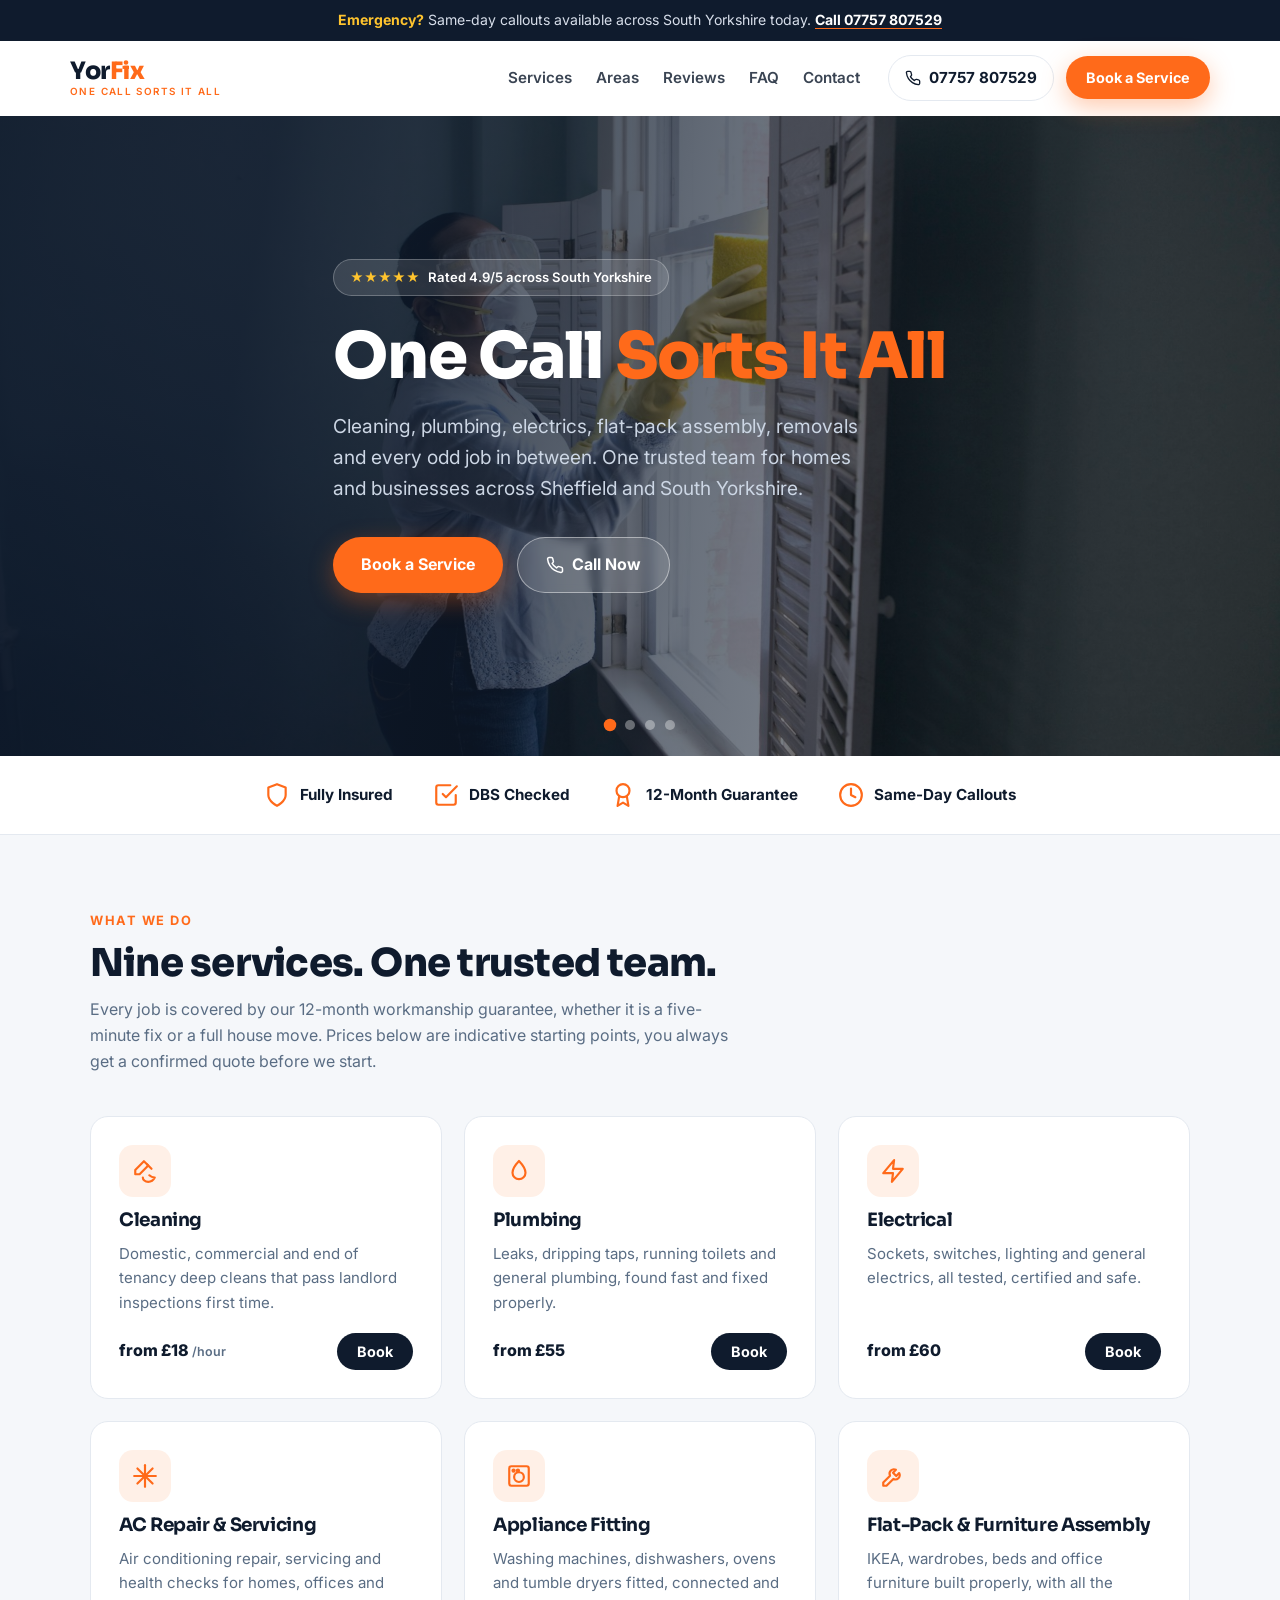
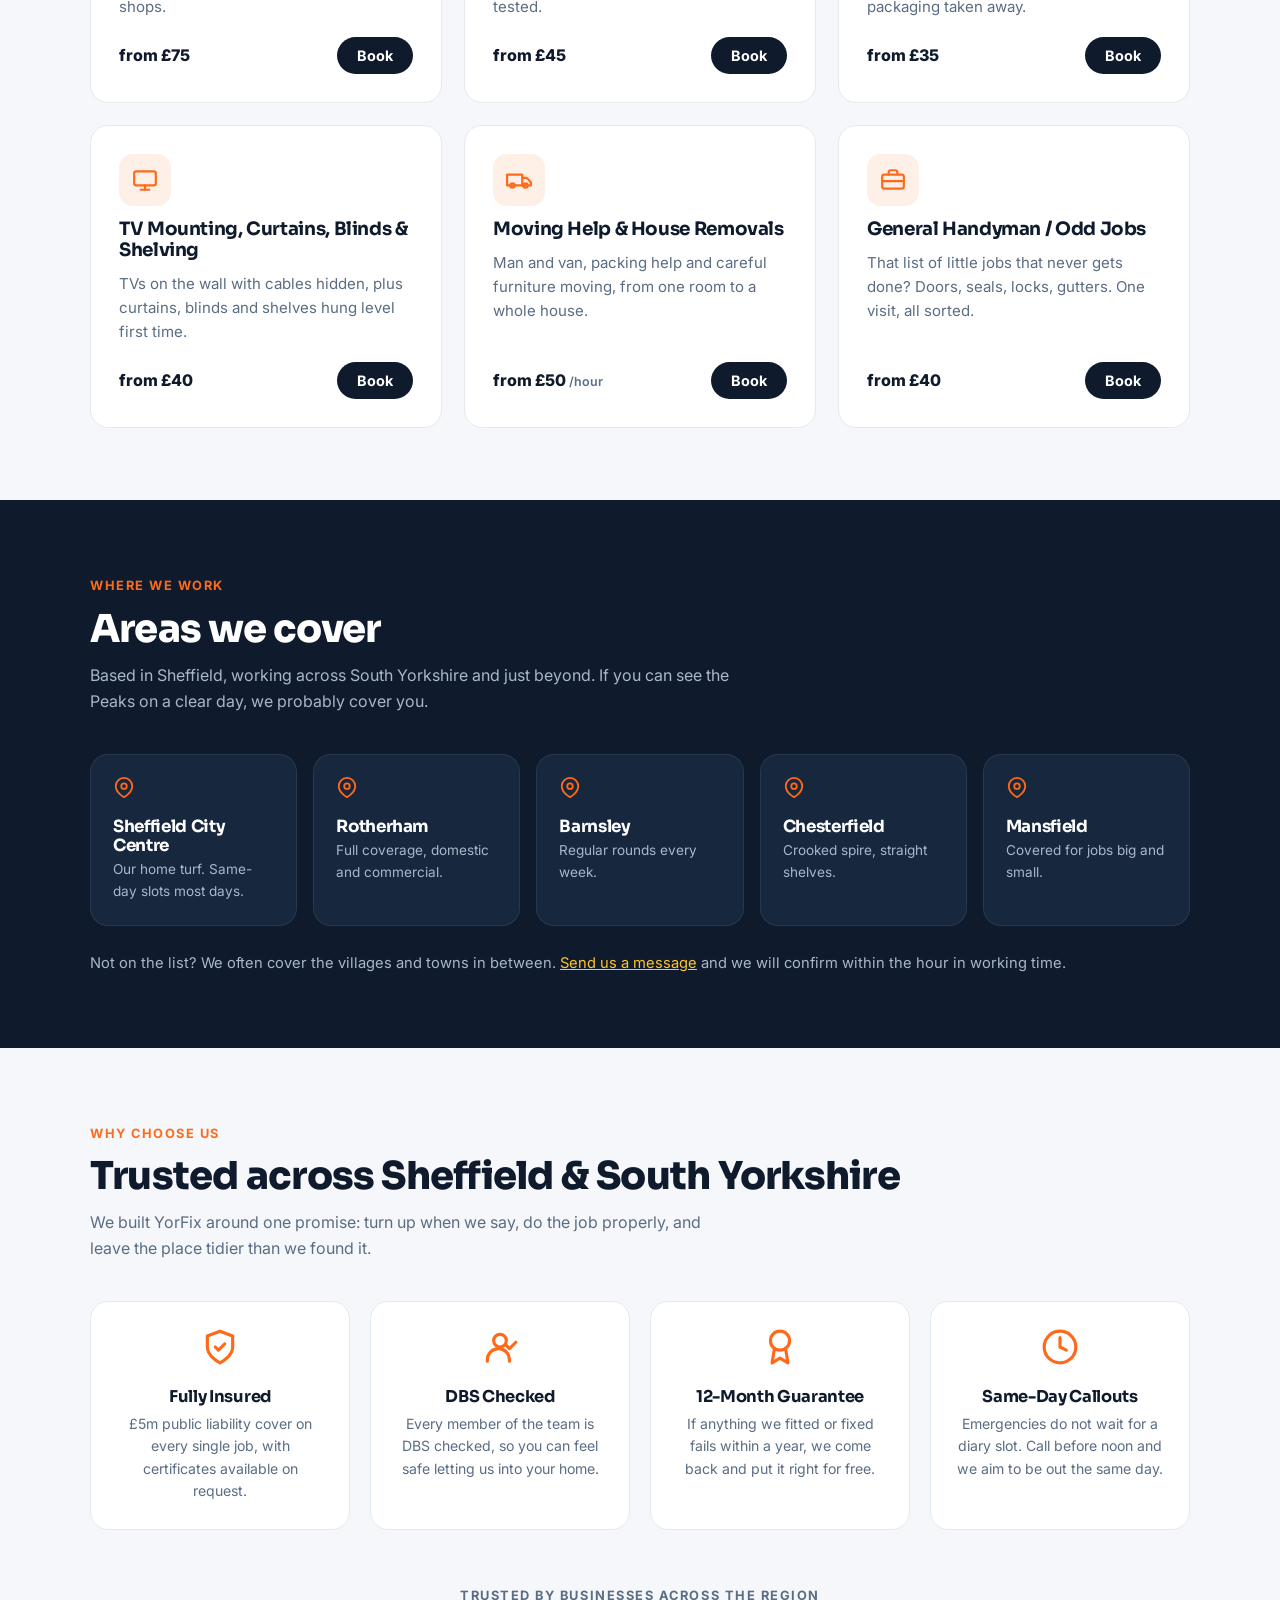
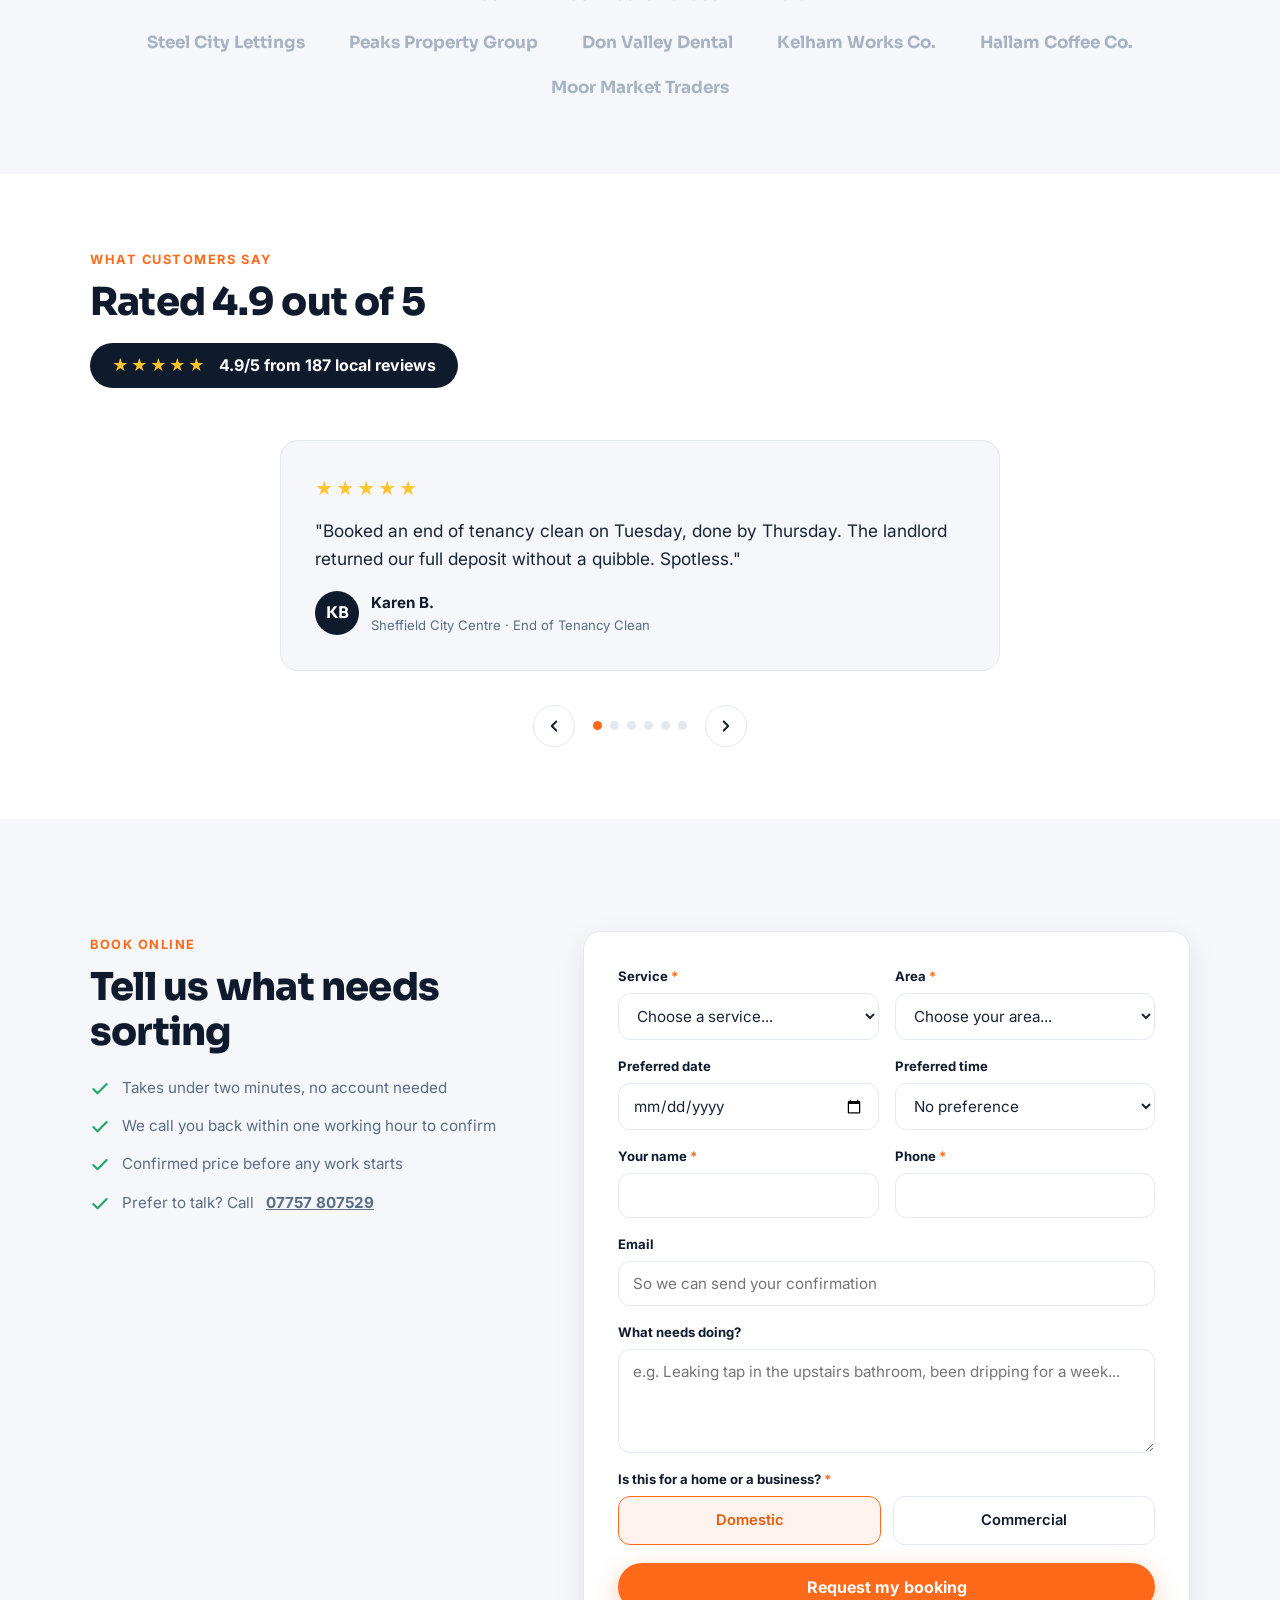
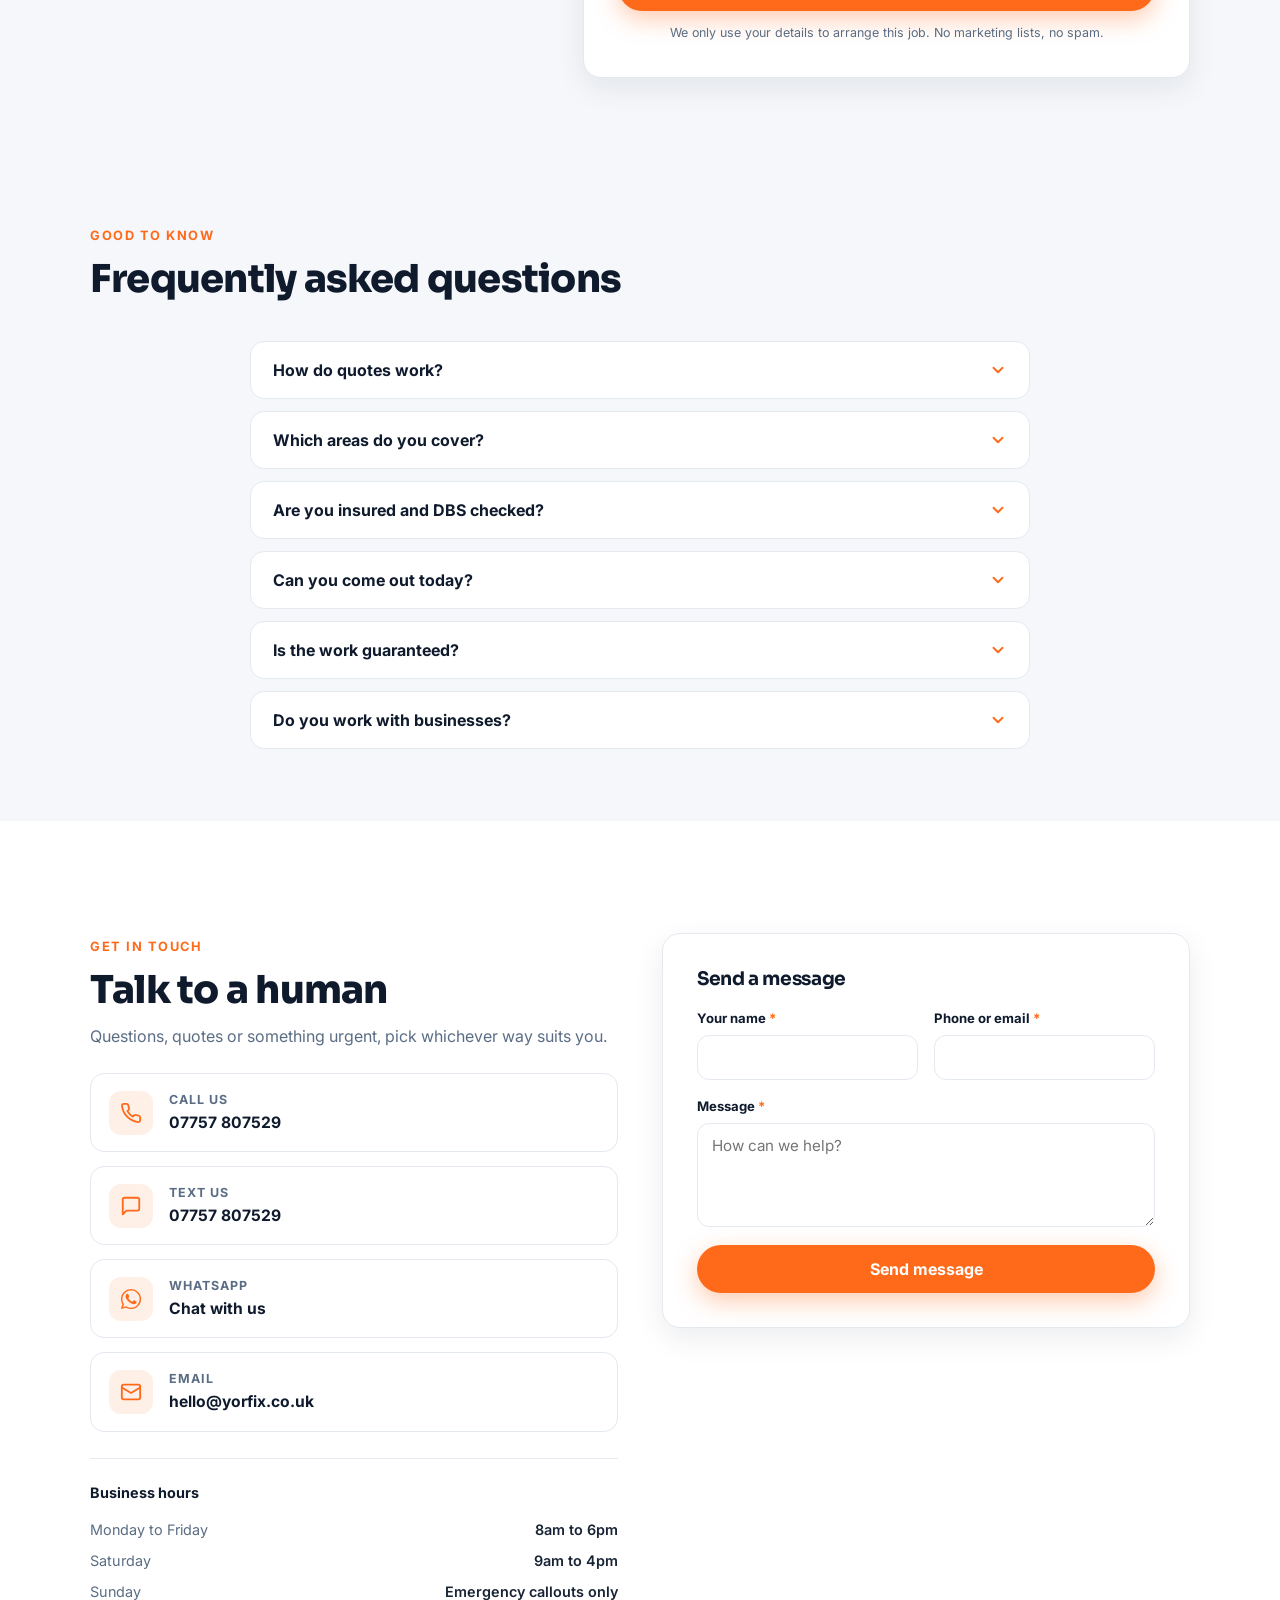
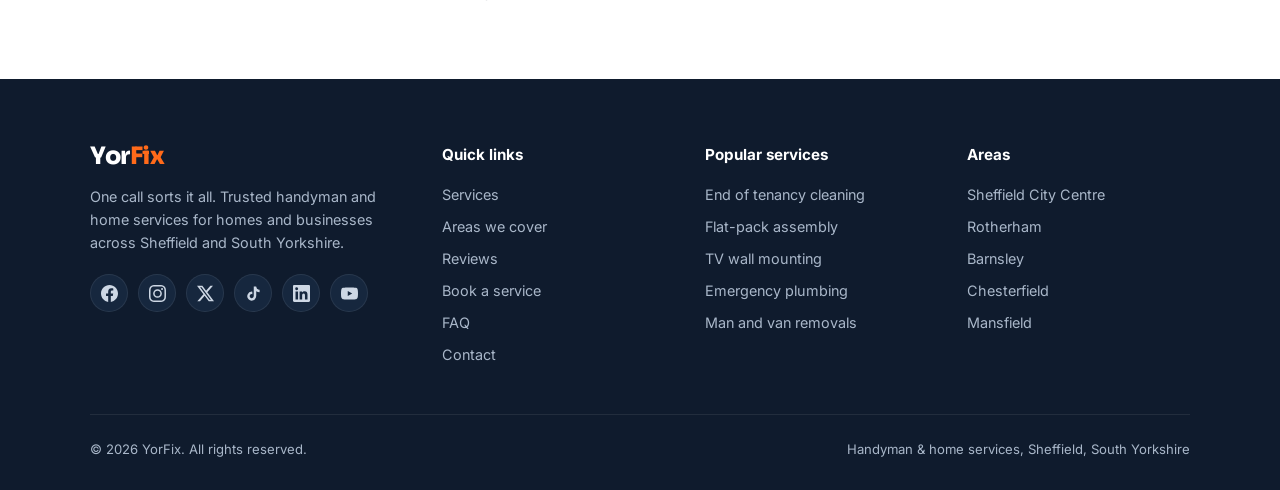
==== commit e490d4ca: "Switch to the real business phone number 07757 807529 everywhere Co-Authored-By: Claude Fable 5 <nor" ====
--- a/index.html
+++ b/index.html
@@ -7,14 +7,14 @@
   <meta name="description" content="Trusted handyman and home services across Sheffield, Rotherham, Barnsley, Chesterfield and Mansfield. Cleaning, plumbing, electrics, flat-pack assembly, TV mounting, removals and more. Fully insured, DBS checked, same-day callouts.">
   <meta name="keywords" content="handyman Sheffield, plumber Barnsley, flat pack assembly Rotherham, cleaner Sheffield, end of tenancy cleaning Sheffield, TV wall mounting Chesterfield, man and van Mansfield, electrician Sheffield, appliance fitting South Yorkshire, odd jobs Sheffield">
   <meta name="robots" content="index, follow">
-  <link rel="canonical" href="https://livnotengineeringltd-arch.github.io/yorfix/">
+  <link rel="canonical" href="https://yorfix.com/">
 
   <!-- Open Graph for social ads and sharing -->
   <meta property="og:type" content="website">
   <meta property="og:title" content="YorFix | One Call Sorts It All">
   <meta property="og:description" content="Sheffield's all-round handyman service for homes and businesses. Cleaning, plumbing, electrics, assembly, removals and more. Fully insured and DBS checked.">
-  <meta property="og:url" content="https://livnotengineeringltd-arch.github.io/yorfix/">
-  <meta property="og:image" content="https://livnotengineeringltd-arch.github.io/yorfix/img/hero-tradesman.jpg">
+  <meta property="og:url" content="https://yorfix.com/">
+  <meta property="og:image" content="https://yorfix.com/img/hero-tradesman.jpg">
   <meta property="og:locale" content="en_GB">
   <meta name="twitter:card" content="summary_large_image">
 
@@ -32,9 +32,9 @@
     "name": "YorFix",
     "slogan": "One Call Sorts It All",
     "description": "All-round handyman and home services for domestic and commercial clients across Sheffield and South Yorkshire.",
-    "telephone": "+441144960123",
+    "telephone": "+447757807529",
     "email": "hello@yorfix.co.uk",
-    "url": "https://livnotengineeringltd-arch.github.io/yorfix/",
+    "url": "https://yorfix.com/",
     "address": { "@type": "PostalAddress", "addressLocality": "Sheffield", "addressRegion": "South Yorkshire", "addressCountry": "GB" },
     "areaServed": ["Sheffield", "Rotherham", "Barnsley", "Chesterfield", "Mansfield"],
     "openingHours": ["Mo-Fr 08:00-18:00", "Sa 09:00-16:00"],
@@ -47,7 +47,7 @@
   <!-- Emergency callout banner -->
   <div class="emergency">
     <strong>Emergency?</strong> Same-day callouts available across South Yorkshire today.
-    <a href="tel:+441144960123">Call 0114 496 0123</a>
+    <a href="tel:+447757807529">Call 07757 807529</a>
   </div>
 
   <!-- Sticky header -->
@@ -65,9 +65,9 @@
         <a href="#contact">Contact</a>
       </nav>
       <div class="header-cta">
-        <a class="phone-chip" href="tel:+441144960123">
+        <a class="phone-chip" href="tel:+447757807529">
           <svg viewBox="0 0 24 24" fill="none" stroke="currentColor" stroke-width="2" stroke-linecap="round" stroke-linejoin="round"><path d="M22 16.92v3a2 2 0 0 1-2.18 2 19.79 19.79 0 0 1-8.63-3.07 19.5 19.5 0 0 1-6-6 19.79 19.79 0 0 1-3.07-8.67A2 2 0 0 1 4.11 2h3a2 2 0 0 1 2 1.72c.13.96.36 1.9.68 2.81a2 2 0 0 1-.45 2.11L8.09 9.91a16 16 0 0 0 6 6l1.27-1.27a2 2 0 0 1 2.11-.45c.91.32 1.85.55 2.81.68A2 2 0 0 1 22 16.92z"/></svg>
-          <span class="phone-num">0114 496 0123</span>
+          <span class="phone-num">07757 807529</span>
         </a>
         <a class="btn btn-primary btn-sm" href="#book">Book a Service</a>
       </div>
@@ -89,7 +89,7 @@
         <p class="sub">Cleaning, plumbing, electrics, flat-pack assembly, removals and every odd job in between. One trusted team for homes and businesses across Sheffield and South Yorkshire.</p>
         <div class="hero-ctas">
           <a class="btn btn-primary" href="#book">Book a Service</a>
-          <a class="btn btn-ghost" href="tel:+441144960123">
+          <a class="btn btn-ghost" href="tel:+447757807529">
             <svg width="18" height="18" viewBox="0 0 24 24" fill="none" stroke="currentColor" stroke-width="2" stroke-linecap="round" stroke-linejoin="round"><path d="M22 16.92v3a2 2 0 0 1-2.18 2 19.79 19.79 0 0 1-8.63-3.07 19.5 19.5 0 0 1-6-6 19.79 19.79 0 0 1-3.07-8.67A2 2 0 0 1 4.11 2h3a2 2 0 0 1 2 1.72c.13.96.36 1.9.68 2.81a2 2 0 0 1-.45 2.11L8.09 9.91a16 16 0 0 0 6 6l1.27-1.27a2 2 0 0 1 2.11-.45c.91.32 1.85.55 2.81.68A2 2 0 0 1 22 16.92z"/></svg>
             Call Now
           </a>
@@ -345,7 +345,7 @@
             <li><svg viewBox="0 0 24 24" fill="none" stroke="currentColor" stroke-width="2.5" stroke-linecap="round" stroke-linejoin="round"><path d="M20 6L9 17l-5-5"/></svg> Takes under two minutes, no account needed</li>
             <li><svg viewBox="0 0 24 24" fill="none" stroke="currentColor" stroke-width="2.5" stroke-linecap="round" stroke-linejoin="round"><path d="M20 6L9 17l-5-5"/></svg> We call you back within one working hour to confirm</li>
             <li><svg viewBox="0 0 24 24" fill="none" stroke="currentColor" stroke-width="2.5" stroke-linecap="round" stroke-linejoin="round"><path d="M20 6L9 17l-5-5"/></svg> Confirmed price before any work starts</li>
-            <li><svg viewBox="0 0 24 24" fill="none" stroke="currentColor" stroke-width="2.5" stroke-linecap="round" stroke-linejoin="round"><path d="M20 6L9 17l-5-5"/></svg> Prefer to talk? Call <a href="tel:+441144960123"><strong>0114 496 0123</strong></a></li>
+            <li><svg viewBox="0 0 24 24" fill="none" stroke="currentColor" stroke-width="2.5" stroke-linecap="round" stroke-linejoin="round"><path d="M20 6L9 17l-5-5"/></svg> Prefer to talk? Call <a href="tel:+447757807529"><strong>07757 807529</strong></a></li>
           </ul>
         </div>
 
@@ -431,7 +431,7 @@
             <h3>Booking received!</h3>
             <p>Thanks <strong id="confirmName"></strong>. Your request is in the diary queue and we will call you back within one working hour to confirm a time and price.</p>
             <span class="confirm-ref" id="confirmRef"></span>
-            <p>Need us sooner? Call <a href="tel:+441144960123"><strong>0114 496 0123</strong></a></p>
+            <p>Need us sooner? Call <a href="tel:+447757807529"><strong>07757 807529</strong></a></p>
             <button class="btn btn-navy btn-sm" id="bookAnother" style="margin-top:10px;">Make another booking</button>
           </div>
         </div>
@@ -460,7 +460,7 @@
         </div>
         <div class="faq-item">
           <button class="faq-q">Can you come out today?<svg class="chev" width="18" height="18" viewBox="0 0 24 24" fill="none" stroke="currentColor" stroke-width="2.5" stroke-linecap="round" stroke-linejoin="round"><path d="M6 9l6 6 6-6"/></svg></button>
-          <div class="faq-a"><p>Often, yes. Same-day callouts are subject to availability and emergency plumbing or electrical jobs get priority. For anything urgent, call us on 0114 496 0123 rather than booking online.</p></div>
+          <div class="faq-a"><p>Often, yes. Same-day callouts are subject to availability and emergency plumbing or electrical jobs get priority. For anything urgent, call us on 07757 807529 rather than booking online.</p></div>
         </div>
         <div class="faq-item">
           <button class="faq-q">Is the work guaranteed?<svg class="chev" width="18" height="18" viewBox="0 0 24 24" fill="none" stroke="currentColor" stroke-width="2.5" stroke-linecap="round" stroke-linejoin="round"><path d="M6 9l6 6 6-6"/></svg></button>
@@ -484,15 +484,15 @@
           <p class="section-sub">Questions, quotes or something urgent, pick whichever way suits you.</p>
 
           <div class="contact-methods">
-            <a class="method" href="tel:+441144960123">
+            <a class="method" href="tel:+447757807529">
               <div class="method-icon"><svg viewBox="0 0 24 24" fill="none" stroke="currentColor" stroke-width="2" stroke-linecap="round" stroke-linejoin="round"><path d="M22 16.92v3a2 2 0 0 1-2.18 2 19.79 19.79 0 0 1-8.63-3.07 19.5 19.5 0 0 1-6-6 19.79 19.79 0 0 1-3.07-8.67A2 2 0 0 1 4.11 2h3a2 2 0 0 1 2 1.72c.13.96.36 1.9.68 2.81a2 2 0 0 1-.45 2.11L8.09 9.91a16 16 0 0 0 6 6l1.27-1.27a2 2 0 0 1 2.11-.45c.91.32 1.85.55 2.81.68A2 2 0 0 1 22 16.92z"/></svg></div>
-              <div><div class="method-label">Call us</div><div class="method-value">0114 496 0123</div></div>
+              <div><div class="method-label">Call us</div><div class="method-value">07757 807529</div></div>
             </a>
-            <a class="method" href="sms:+441144960123">
+            <a class="method" href="sms:+447757807529">
               <div class="method-icon"><svg viewBox="0 0 24 24" fill="none" stroke="currentColor" stroke-width="2" stroke-linecap="round" stroke-linejoin="round"><path d="M21 15a2 2 0 0 1-2 2H7l-4 4V5a2 2 0 0 1 2-2h14a2 2 0 0 1 2 2z"/></svg></div>
-              <div><div class="method-label">Text us</div><div class="method-value">0114 496 0123</div></div>
+              <div><div class="method-label">Text us</div><div class="method-value">07757 807529</div></div>
             </a>
-            <a class="method" href="https://wa.me/447700900123?text=Hi%20YorFix%2C%20I%20need%20a%20hand%20with..." target="_blank" rel="noopener">
+            <a class="method" href="https://wa.me/447757807529?text=Hi%20YorFix%2C%20I%20need%20a%20hand%20with..." target="_blank" rel="noopener">
               <div class="method-icon"><svg viewBox="0 0 24 24" fill="currentColor"><path d="M17.5 14.4c-.3-.15-1.76-.87-2.03-.97-.27-.1-.47-.15-.67.15-.2.3-.77.96-.94 1.16-.17.2-.35.22-.65.07a8.18 8.18 0 0 1-2.4-1.49 9 9 0 0 1-1.66-2.07c-.17-.3-.02-.46.13-.61.14-.13.3-.35.45-.52.15-.17.2-.3.3-.5.1-.2.05-.37-.02-.52-.08-.15-.67-1.62-.92-2.22-.24-.58-.49-.5-.67-.51h-.57c-.2 0-.52.07-.8.37-.27.3-1.04 1.02-1.04 2.5 0 1.47 1.07 2.9 1.22 3.1.15.2 2.1 3.2 5.1 4.49.71.3 1.27.49 1.7.63.72.23 1.37.2 1.88.12.58-.09 1.76-.72 2-1.42.25-.7.25-1.3.18-1.42-.07-.12-.27-.2-.57-.35zM12.04 21.5a9.4 9.4 0 0 1-4.8-1.31l-.34-.2-3.56.93.95-3.47-.22-.36a9.42 9.42 0 1 1 17.4-4.99 9.4 9.4 0 0 1-9.43 9.4zm0-20.42A11 11 0 0 0 1.02 12.1c0 1.94.5 3.83 1.47 5.5L1 23l5.55-1.45a11.04 11.04 0 0 0 16.5-9.55A11 11 0 0 0 12.04 1.08z"/></svg></div>
               <div><div class="method-label">WhatsApp</div><div class="method-value">Chat with us</div></div>
             </a>
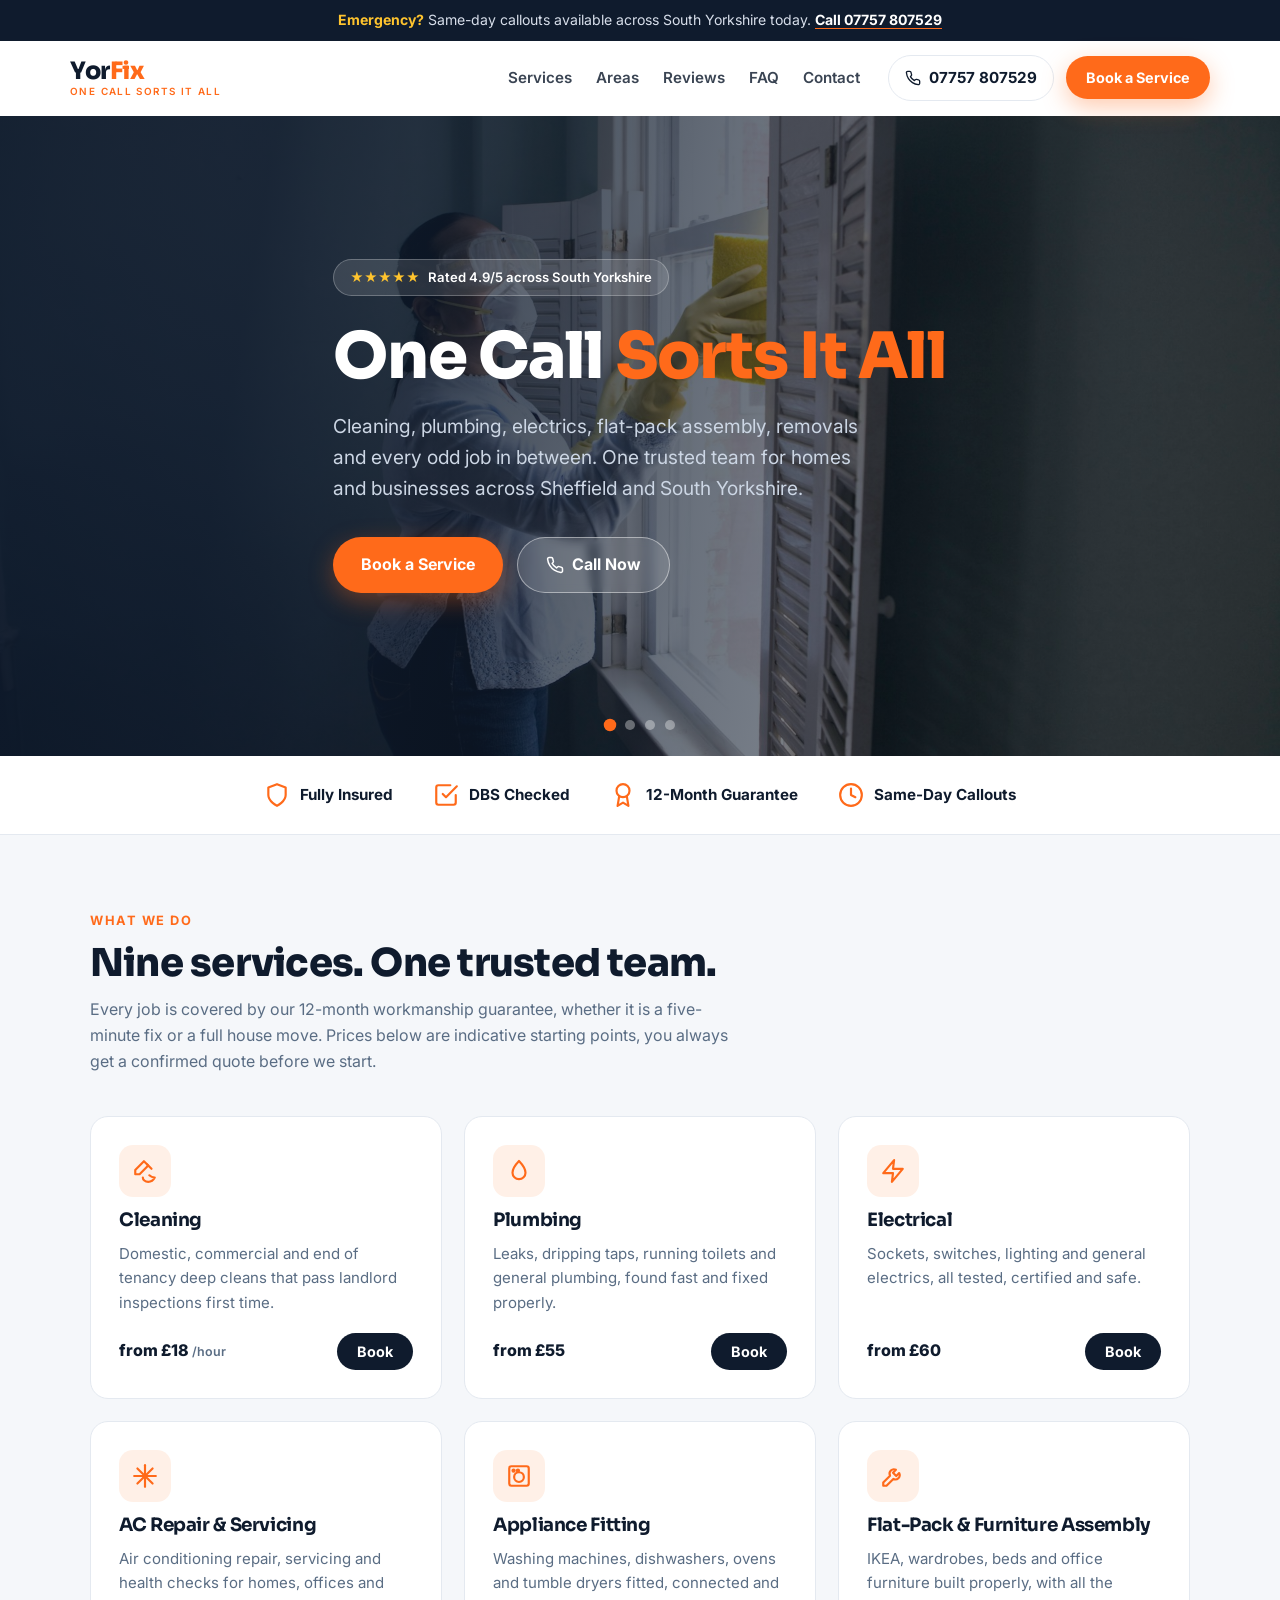
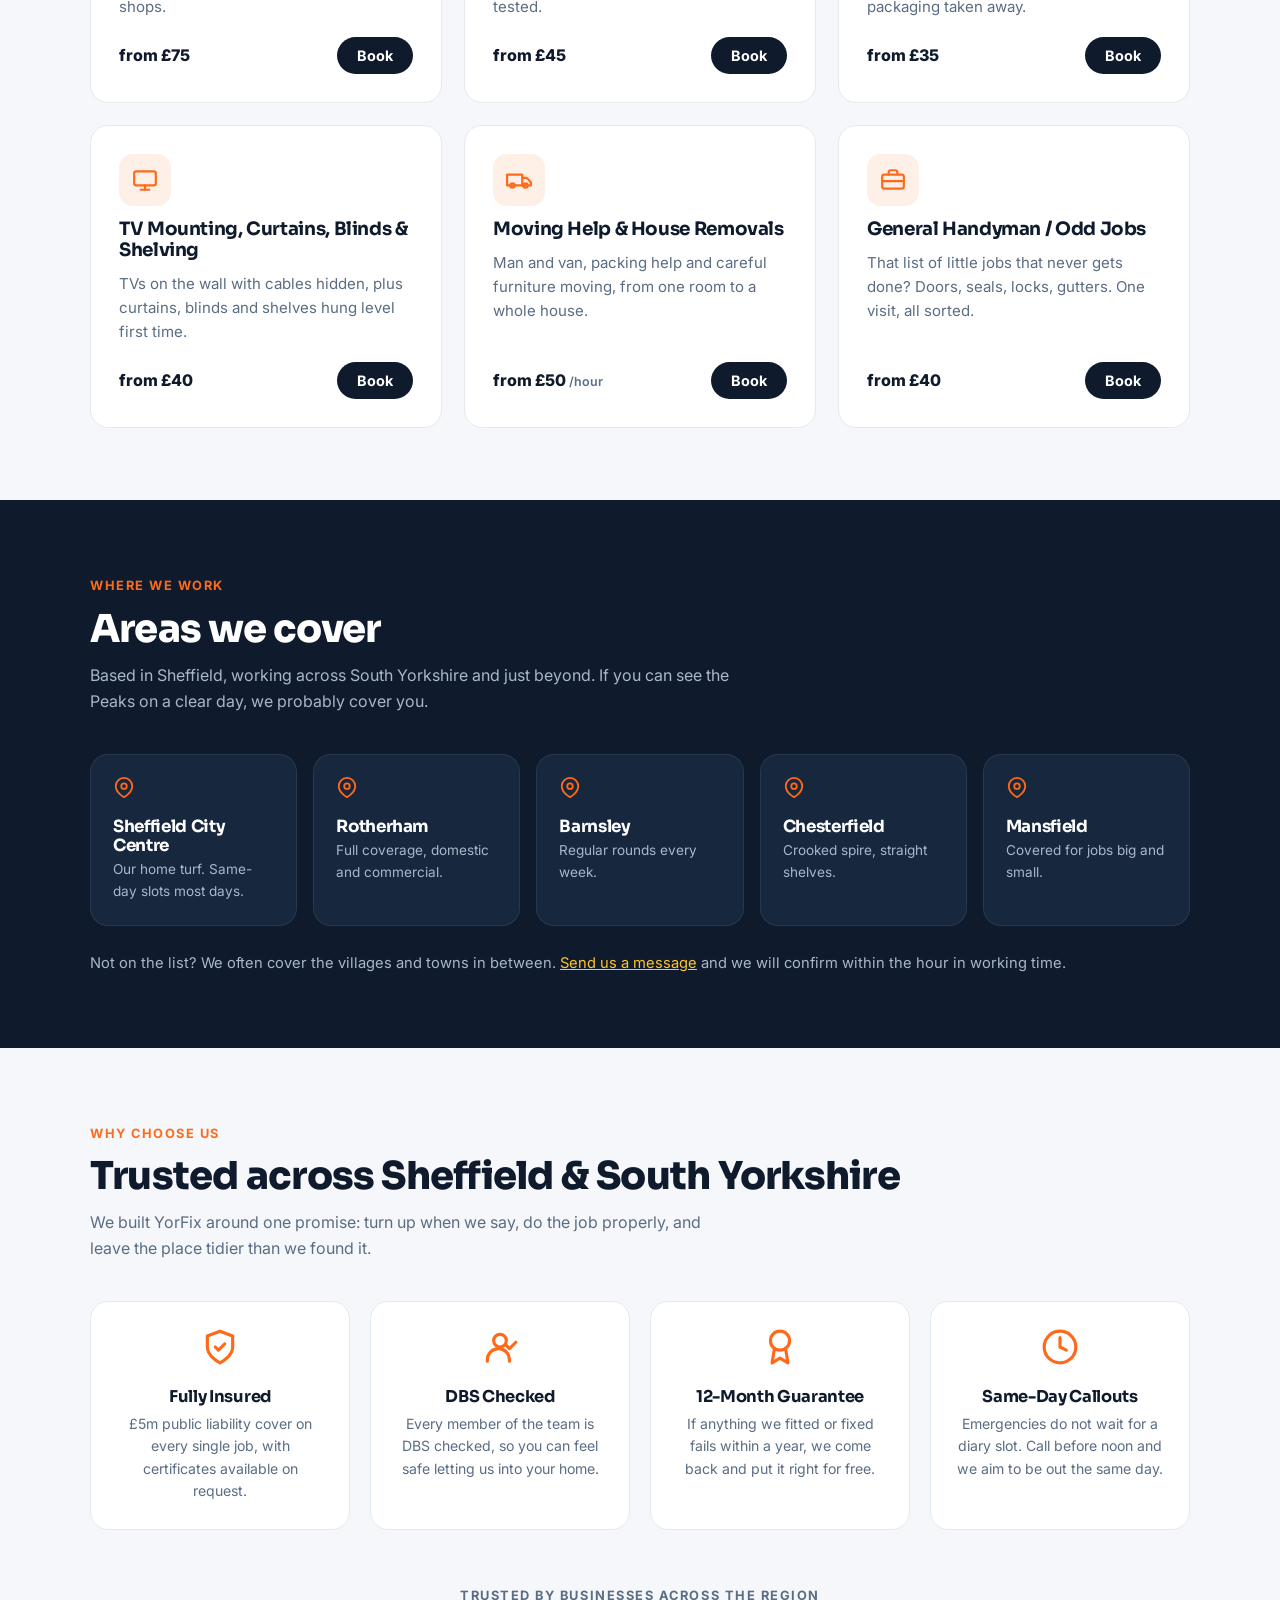
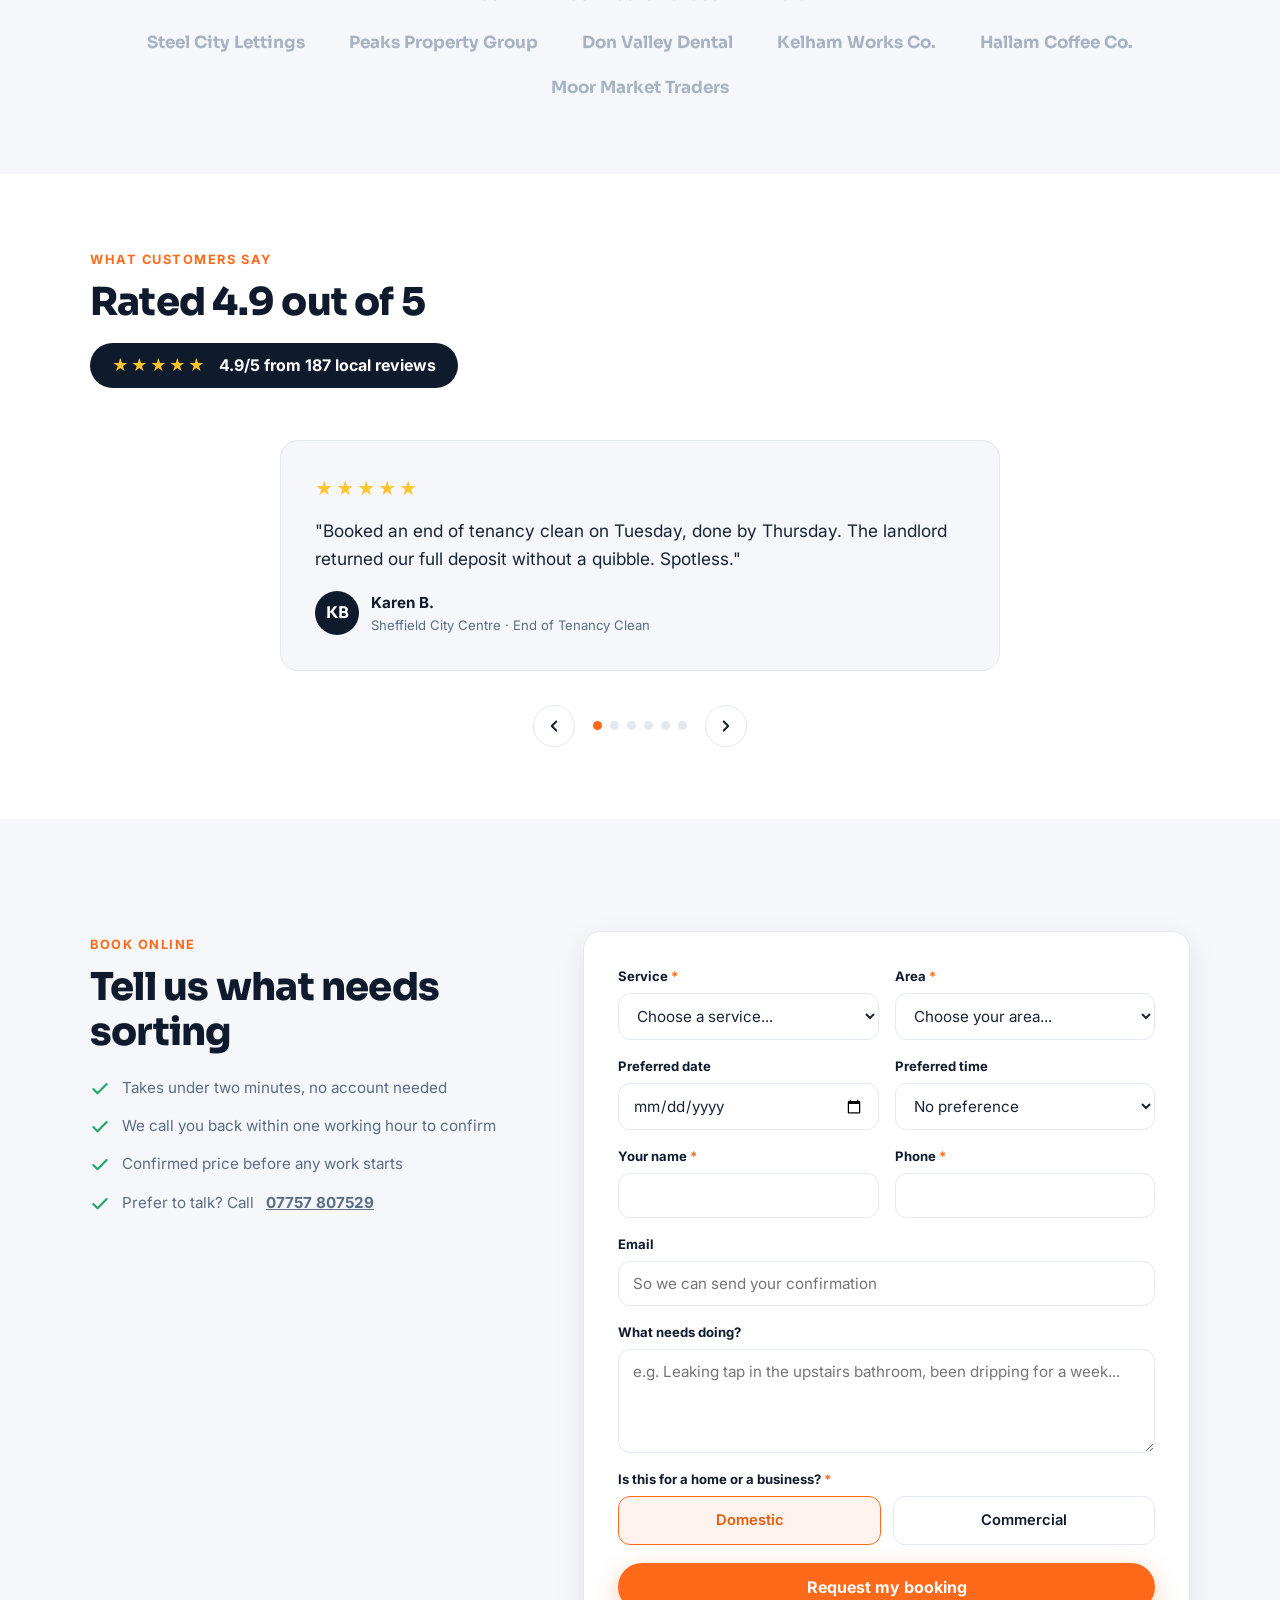
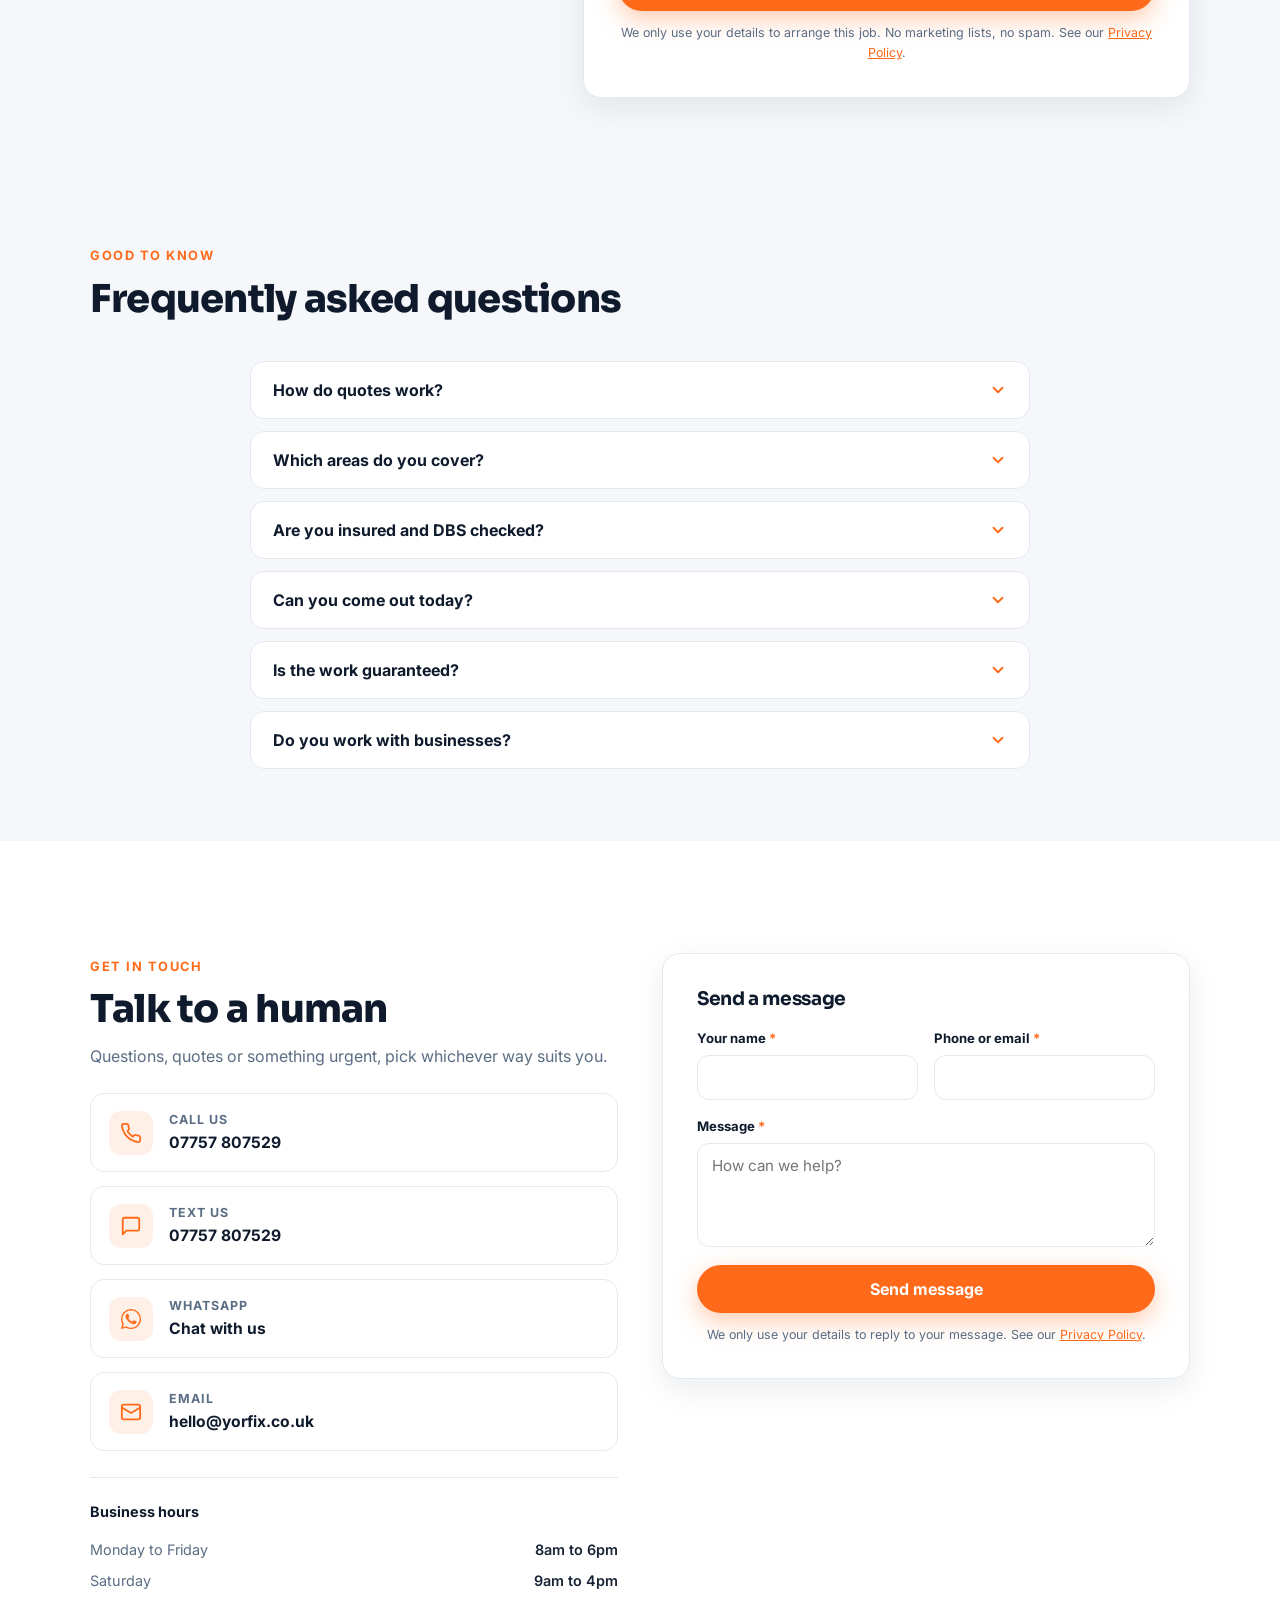
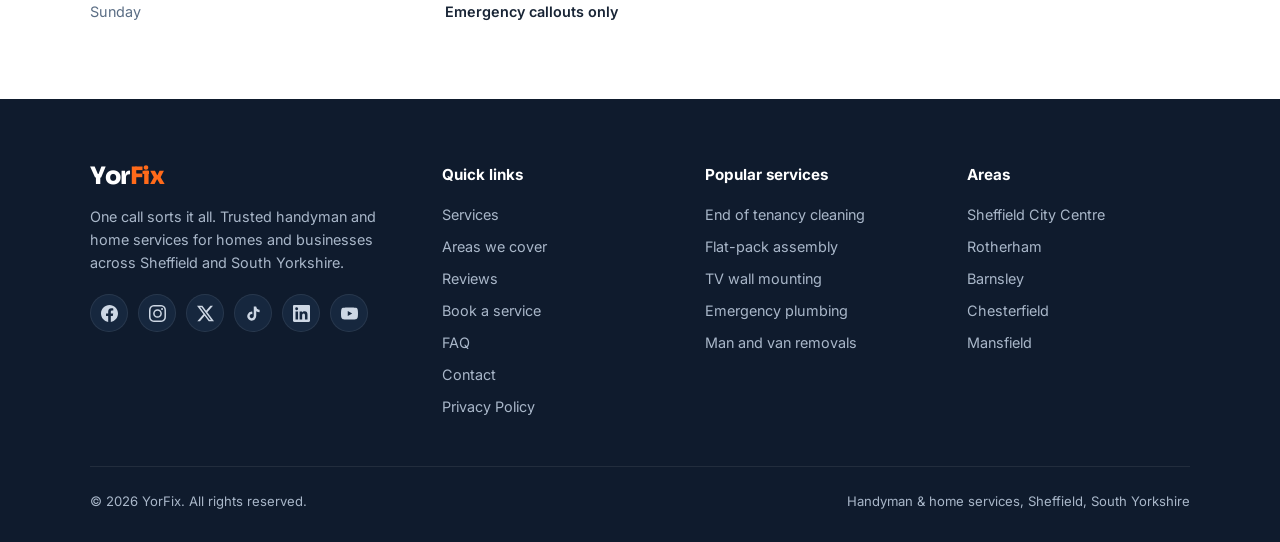
==== commit 5070d9bd: "Security hardening: admin token auto-logout, privacy policy page, form privacy links - admin.js: bro" ====
--- a/index.html
+++ b/index.html
@@ -423,7 +423,7 @@
             </div>
             <div class="form-msg" id="bookingMsg" role="alert"></div>
             <button type="submit" class="btn btn-primary" id="bookingSubmit" style="width:100%; margin-top:18px;">Request my booking</button>
-            <p style="font-size:0.78rem; color:var(--steel); margin-top:12px; text-align:center;">We only use your details to arrange this job. No marketing lists, no spam.</p>
+            <p style="font-size:0.78rem; color:var(--steel); margin-top:12px; text-align:center;">We only use your details to arrange this job. No marketing lists, no spam. See our <a href="privacy.html" style="color:var(--orange);">Privacy Policy</a>.</p>
           </form>
 
           <div class="confirm-card" id="bookingConfirm" style="display:none;">
@@ -535,6 +535,7 @@
             </div>
             <div class="form-msg" id="contactMsg" role="alert"></div>
             <button type="submit" class="btn btn-primary" id="contactSubmit" style="width:100%; margin-top:18px;">Send message</button>
+            <p style="font-size:0.78rem; color:var(--steel); margin-top:12px; text-align:center;">We only use your details to reply to your message. See our <a href="privacy.html" style="color:var(--orange);">Privacy Policy</a>.</p>
           </form>
         </div>
       </div>
@@ -566,6 +567,7 @@
             <li><a href="#book">Book a service</a></li>
             <li><a href="#faq">FAQ</a></li>
             <li><a href="#contact">Contact</a></li>
+            <li><a href="privacy.html">Privacy Policy</a></li>
           </ul>
         </div>
         <div>
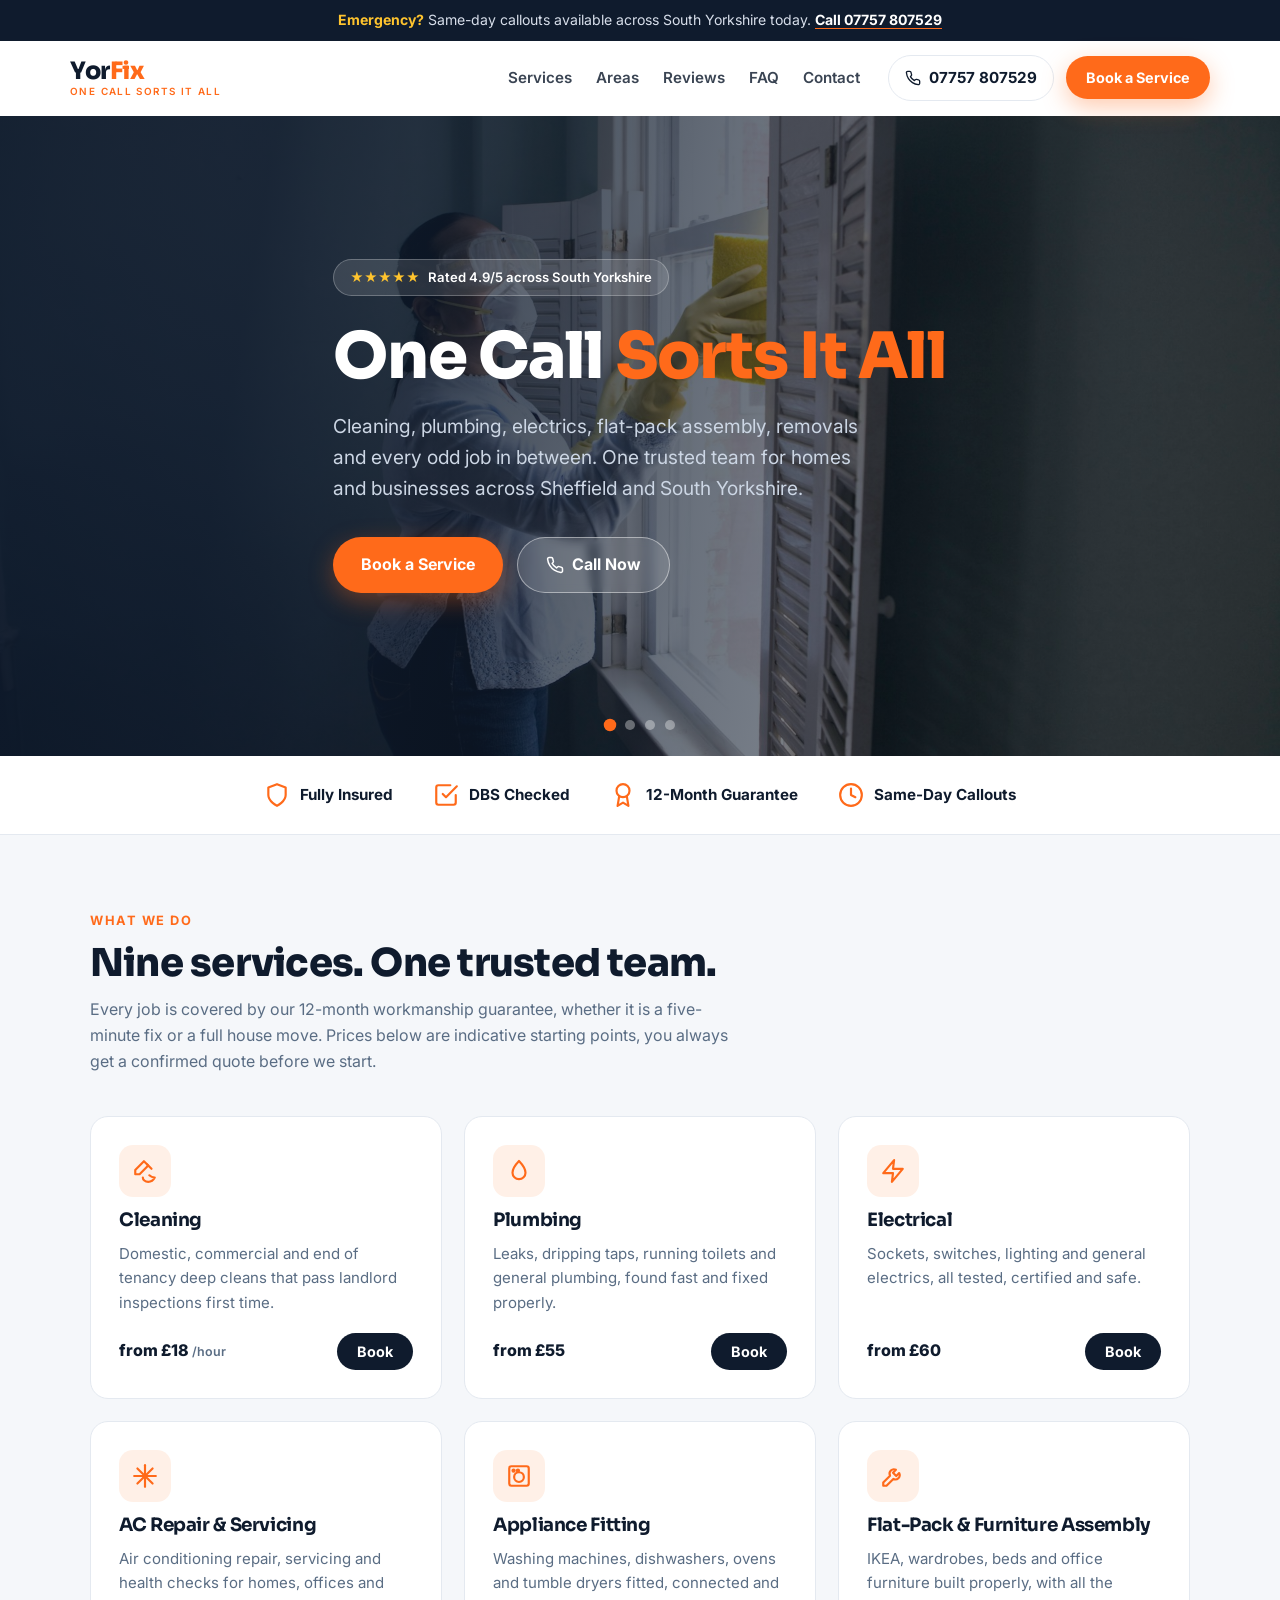
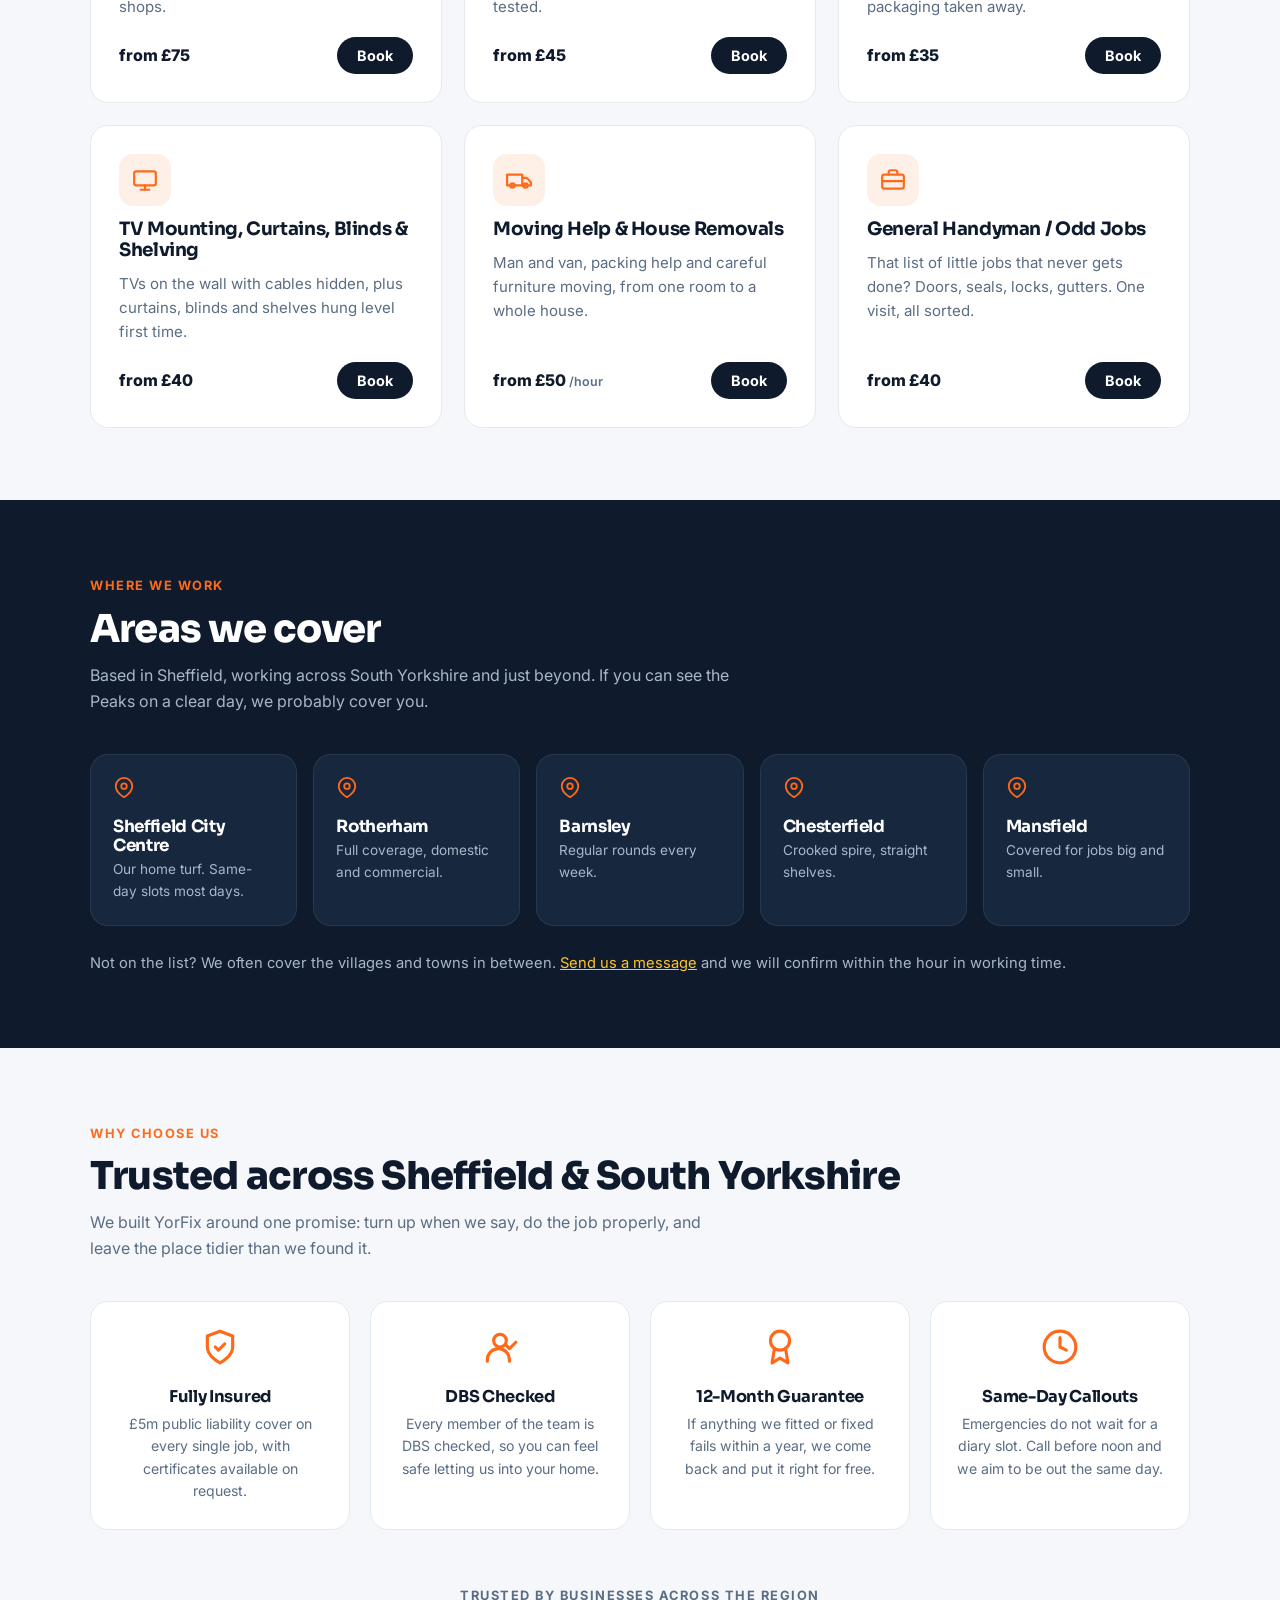
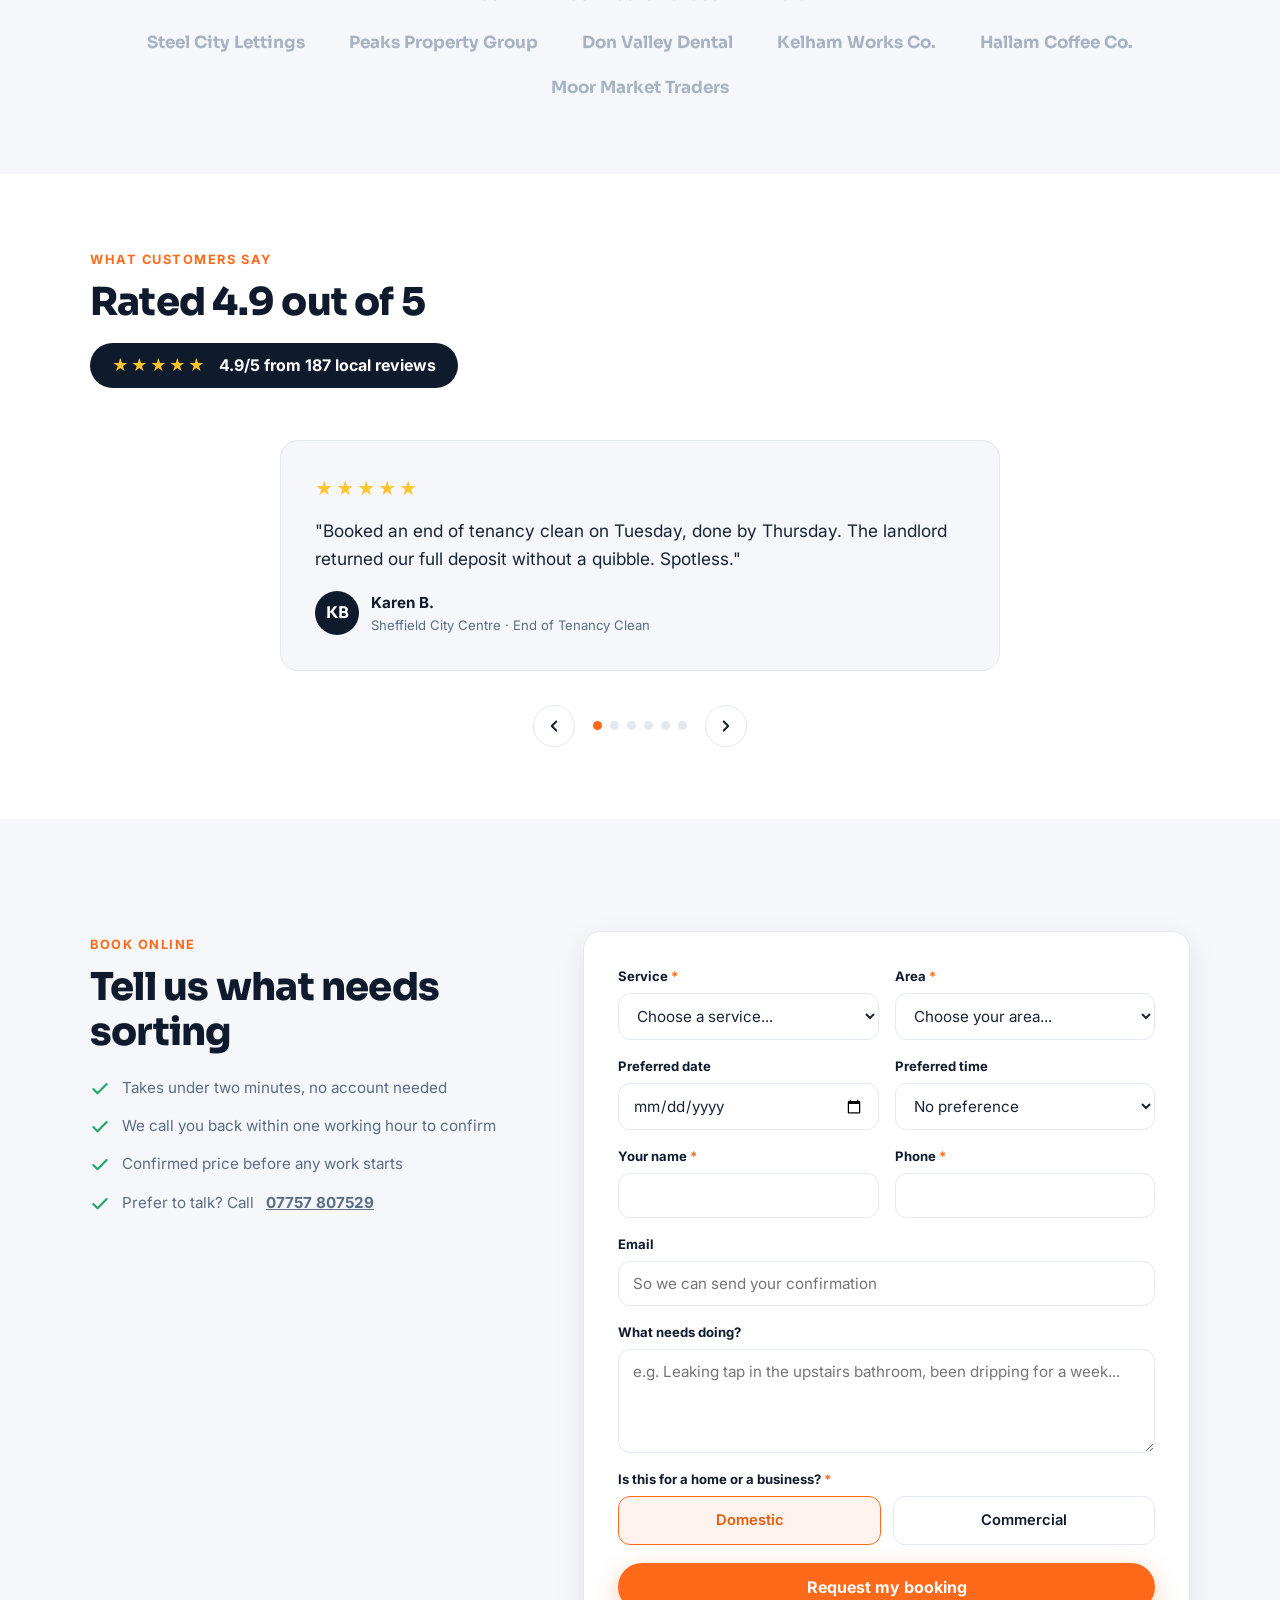
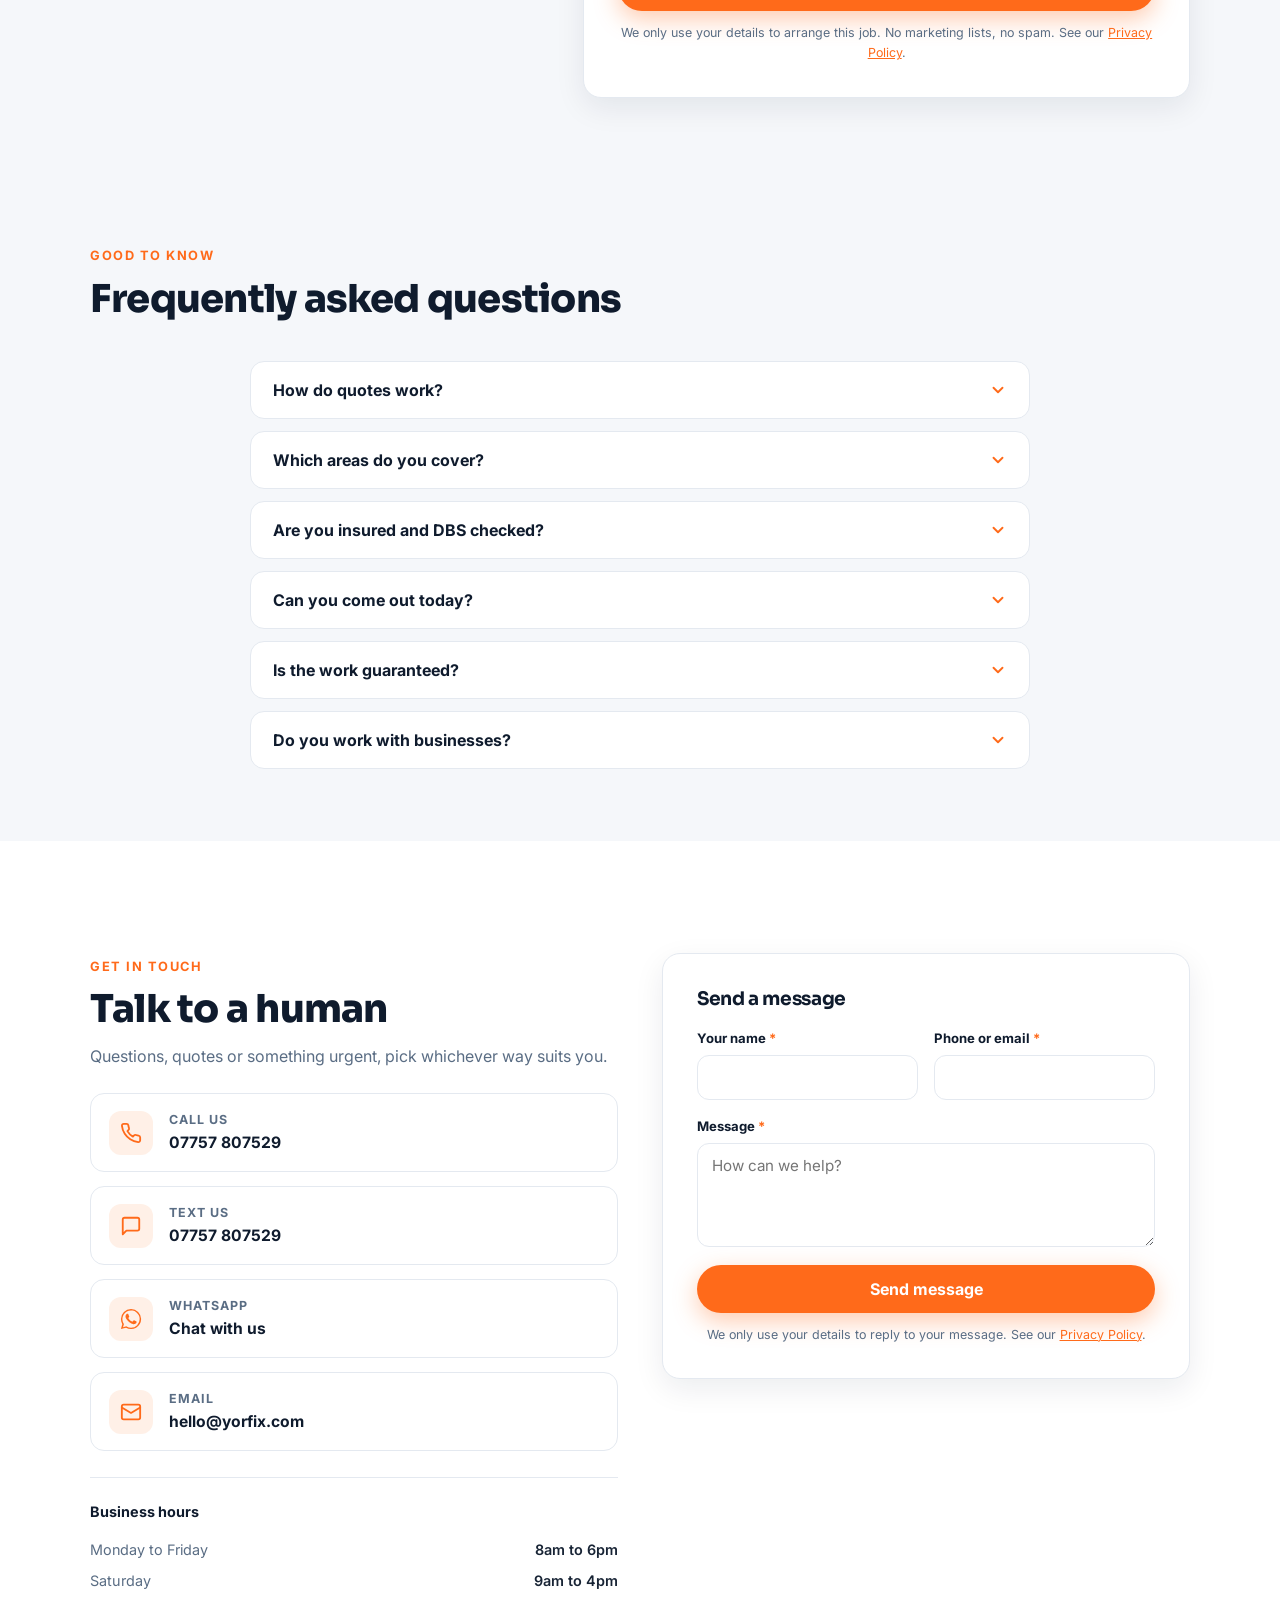
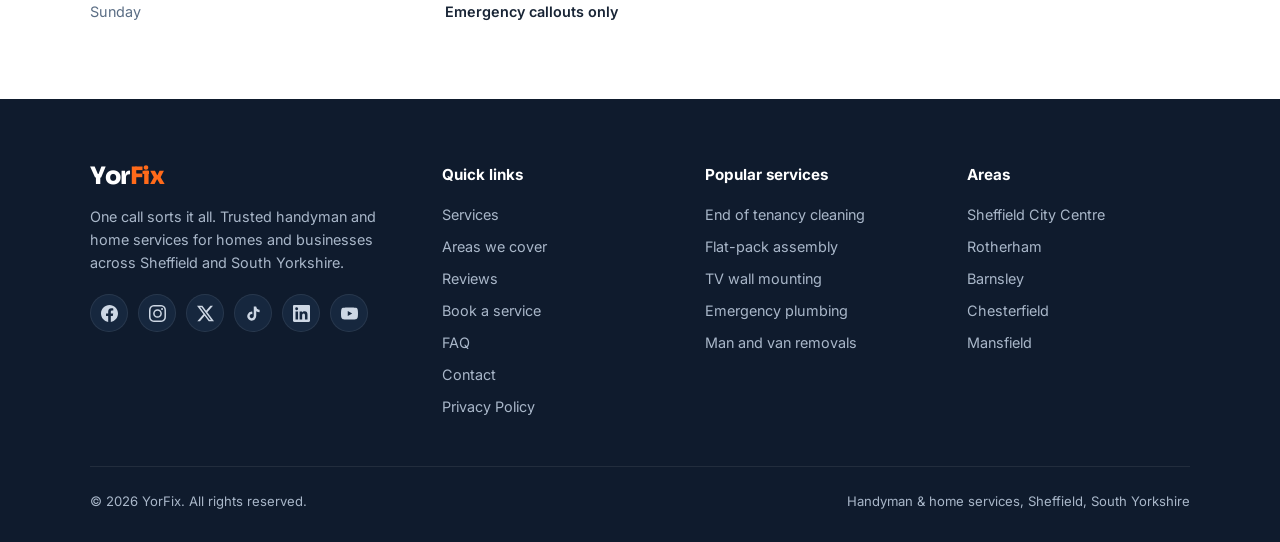
==== commit d1840382: "checkpoint: auto-save 2026-08-01 16:40 (Claude stop hook)" ====
--- a/index.html
+++ b/index.html
@@ -33,7 +33,7 @@
     "slogan": "One Call Sorts It All",
     "description": "All-round handyman and home services for domestic and commercial clients across Sheffield and South Yorkshire.",
     "telephone": "+447757807529",
-    "email": "hello@yorfix.co.uk",
+    "email": "hello@yorfix.com",
     "url": "https://yorfix.com/",
     "address": { "@type": "PostalAddress", "addressLocality": "Sheffield", "addressRegion": "South Yorkshire", "addressCountry": "GB" },
     "areaServed": ["Sheffield", "Rotherham", "Barnsley", "Chesterfield", "Mansfield"],
@@ -496,9 +496,9 @@
               <div class="method-icon"><svg viewBox="0 0 24 24" fill="currentColor"><path d="M17.5 14.4c-.3-.15-1.76-.87-2.03-.97-.27-.1-.47-.15-.67.15-.2.3-.77.96-.94 1.16-.17.2-.35.22-.65.07a8.18 8.18 0 0 1-2.4-1.49 9 9 0 0 1-1.66-2.07c-.17-.3-.02-.46.13-.61.14-.13.3-.35.45-.52.15-.17.2-.3.3-.5.1-.2.05-.37-.02-.52-.08-.15-.67-1.62-.92-2.22-.24-.58-.49-.5-.67-.51h-.57c-.2 0-.52.07-.8.37-.27.3-1.04 1.02-1.04 2.5 0 1.47 1.07 2.9 1.22 3.1.15.2 2.1 3.2 5.1 4.49.71.3 1.27.49 1.7.63.72.23 1.37.2 1.88.12.58-.09 1.76-.72 2-1.42.25-.7.25-1.3.18-1.42-.07-.12-.27-.2-.57-.35zM12.04 21.5a9.4 9.4 0 0 1-4.8-1.31l-.34-.2-3.56.93.95-3.47-.22-.36a9.42 9.42 0 1 1 17.4-4.99 9.4 9.4 0 0 1-9.43 9.4zm0-20.42A11 11 0 0 0 1.02 12.1c0 1.94.5 3.83 1.47 5.5L1 23l5.55-1.45a11.04 11.04 0 0 0 16.5-9.55A11 11 0 0 0 12.04 1.08z"/></svg></div>
               <div><div class="method-label">WhatsApp</div><div class="method-value">Chat with us</div></div>
             </a>
-            <a class="method" href="mailto:hello@yorfix.co.uk">
+            <a class="method" href="mailto:hello@yorfix.com">
               <div class="method-icon"><svg viewBox="0 0 24 24" fill="none" stroke="currentColor" stroke-width="2" stroke-linecap="round" stroke-linejoin="round"><rect x="2" y="4" width="20" height="16" rx="2"/><path d="M22 7l-10 6L2 7"/></svg></div>
-              <div><div class="method-label">Email</div><div class="method-value">hello@yorfix.co.uk</div></div>
+              <div><div class="method-label">Email</div><div class="method-value">hello@yorfix.com</div></div>
             </a>
           </div>
 
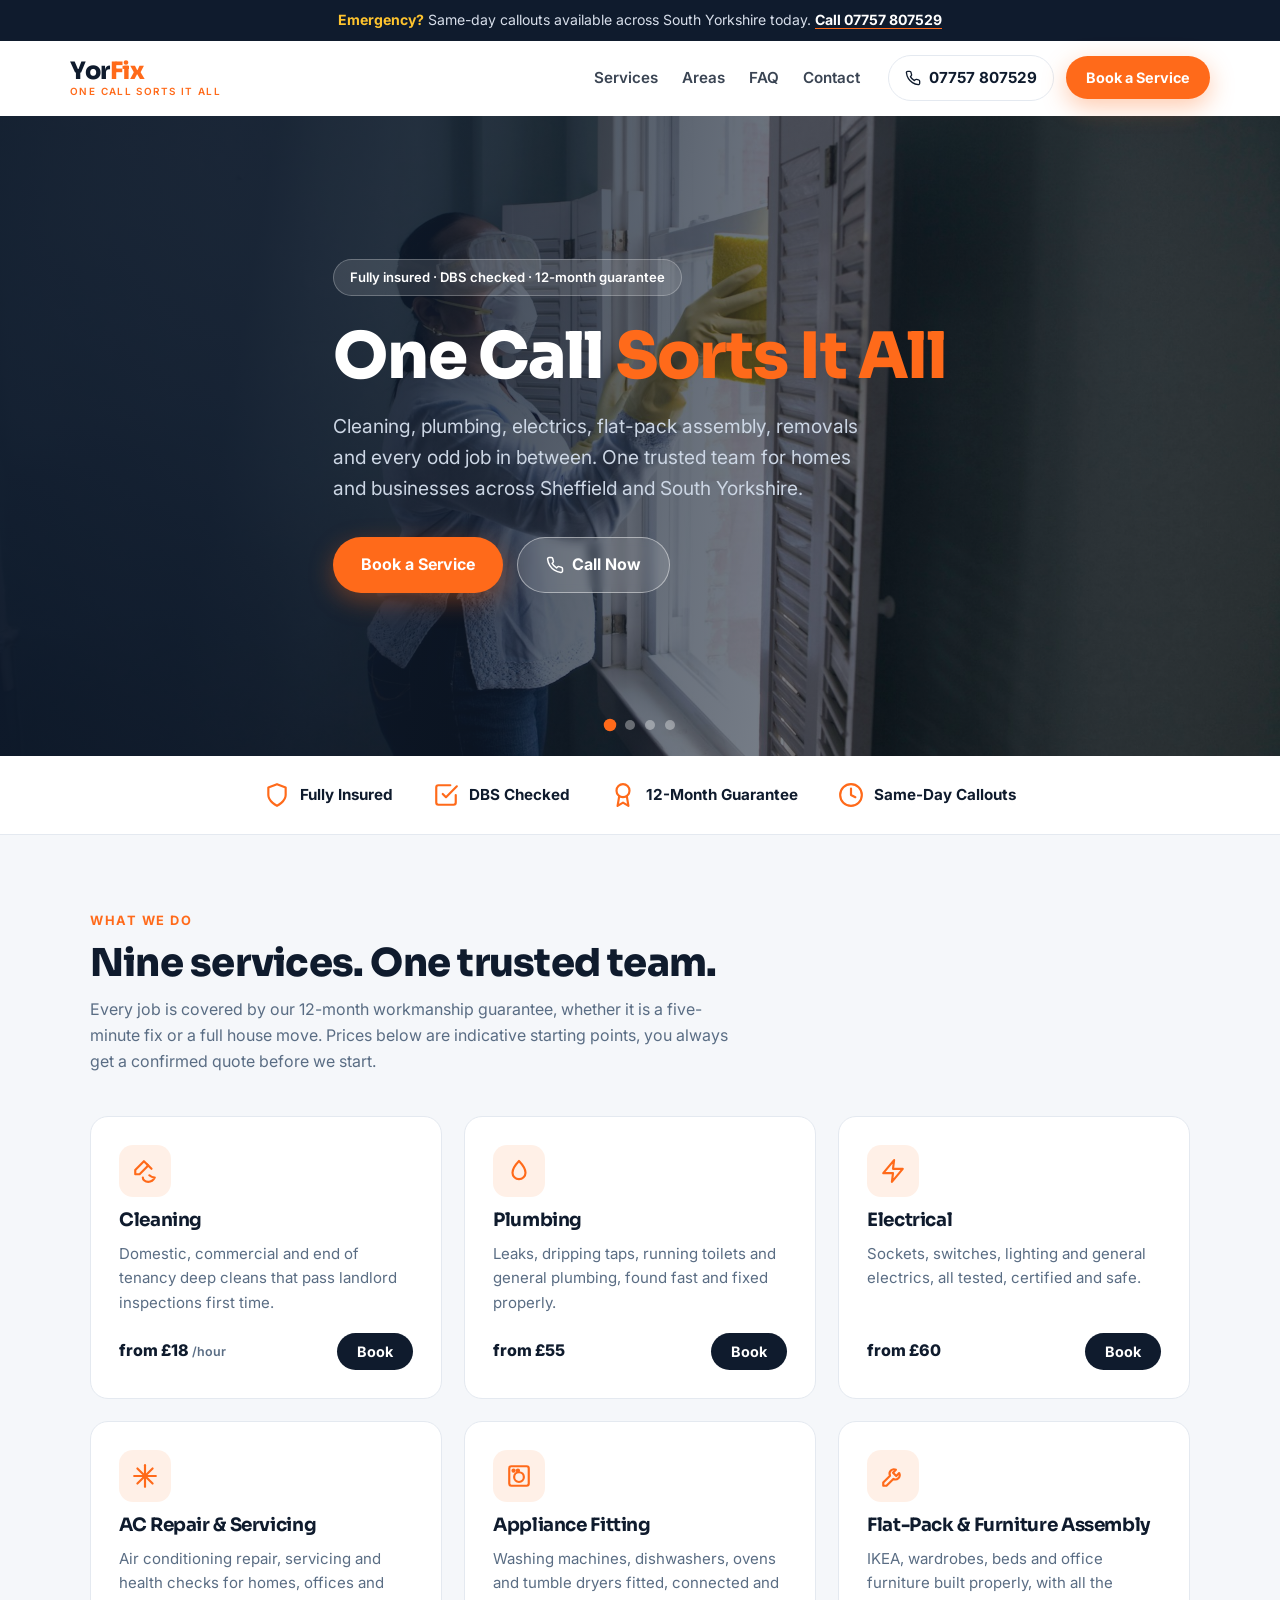
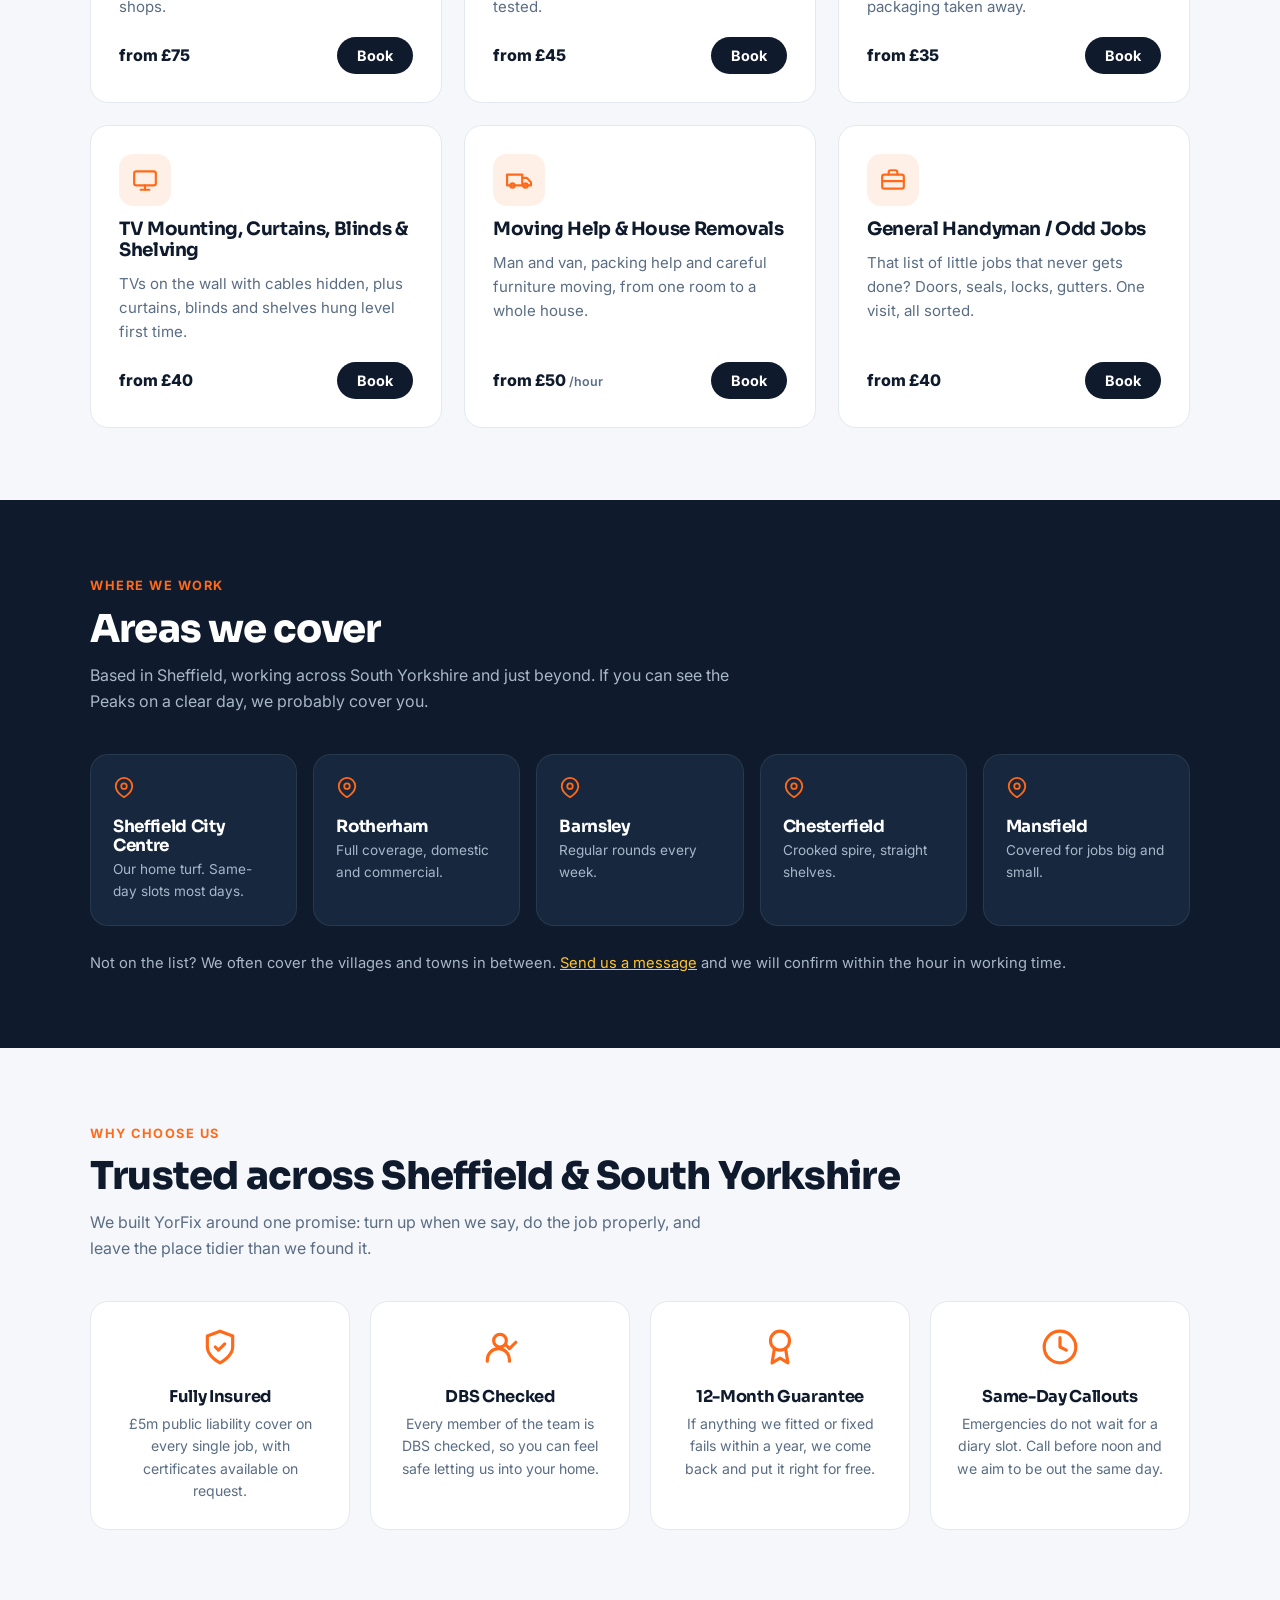
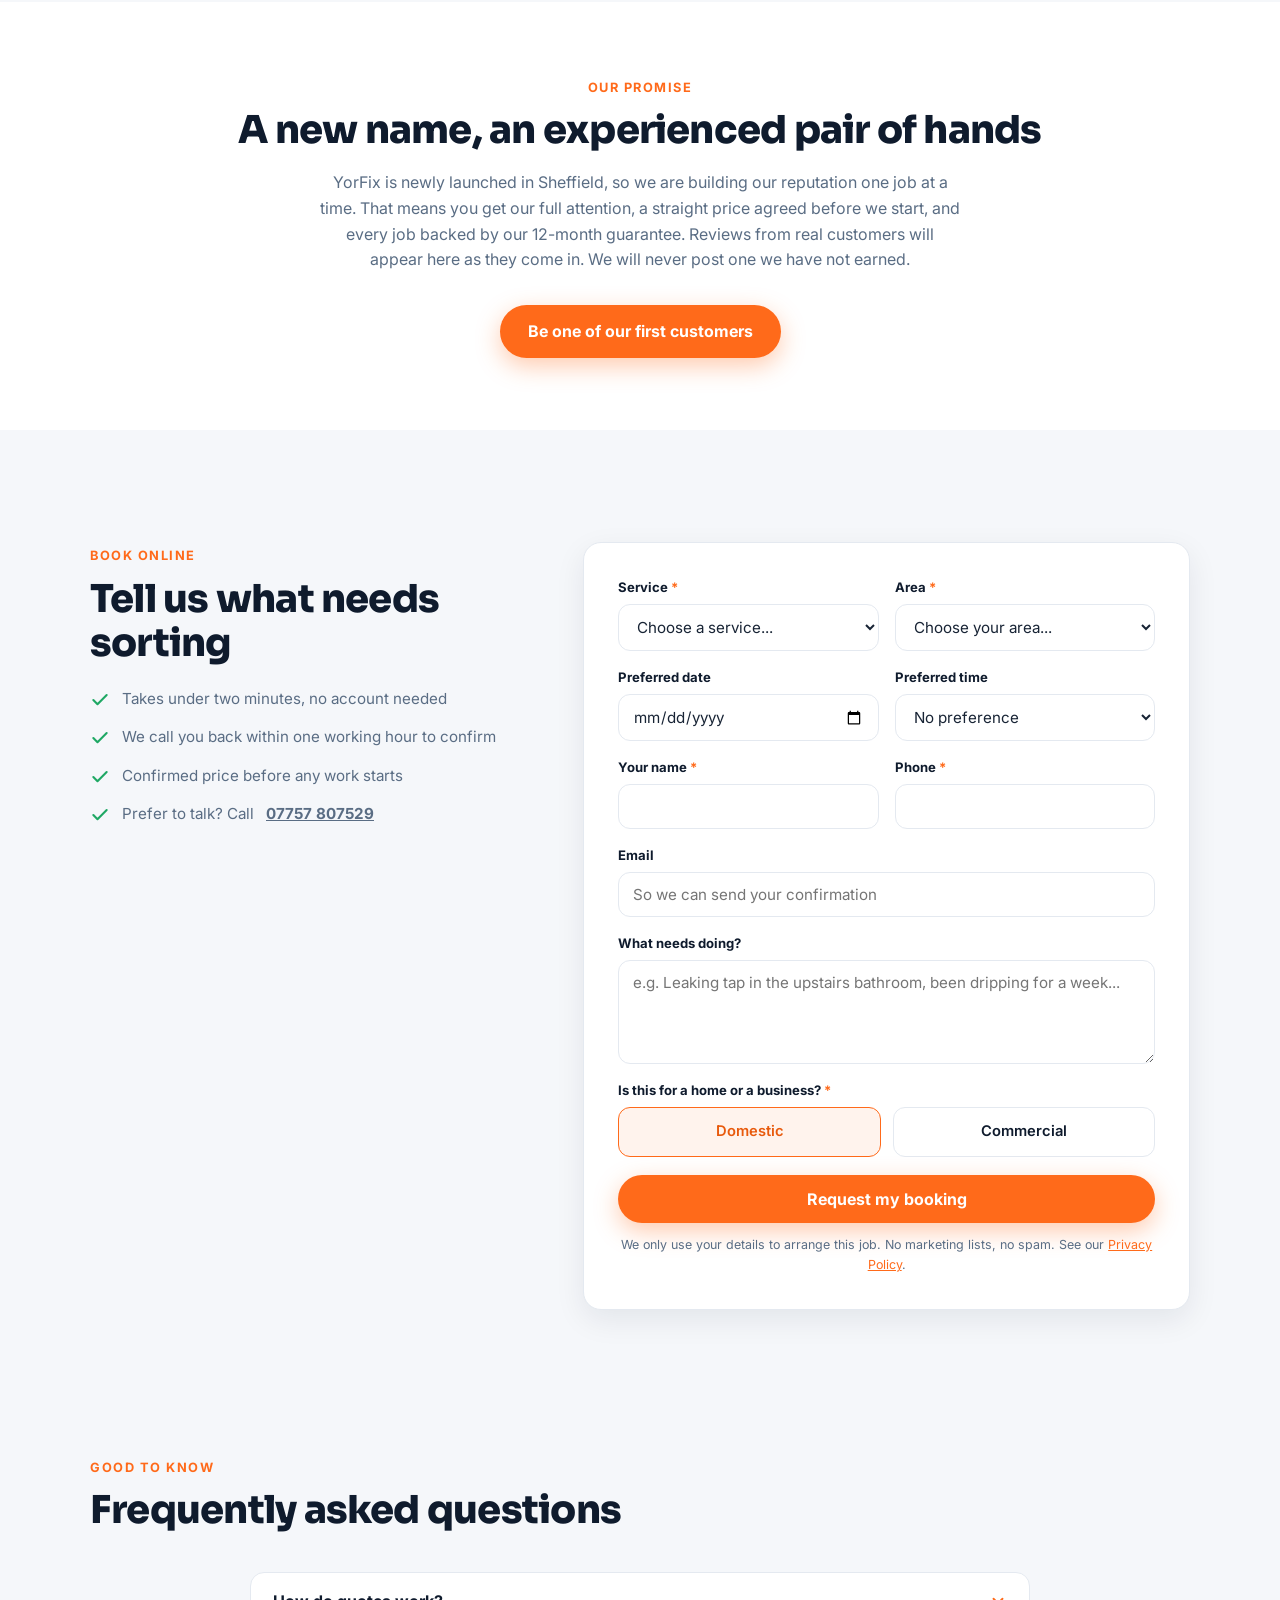
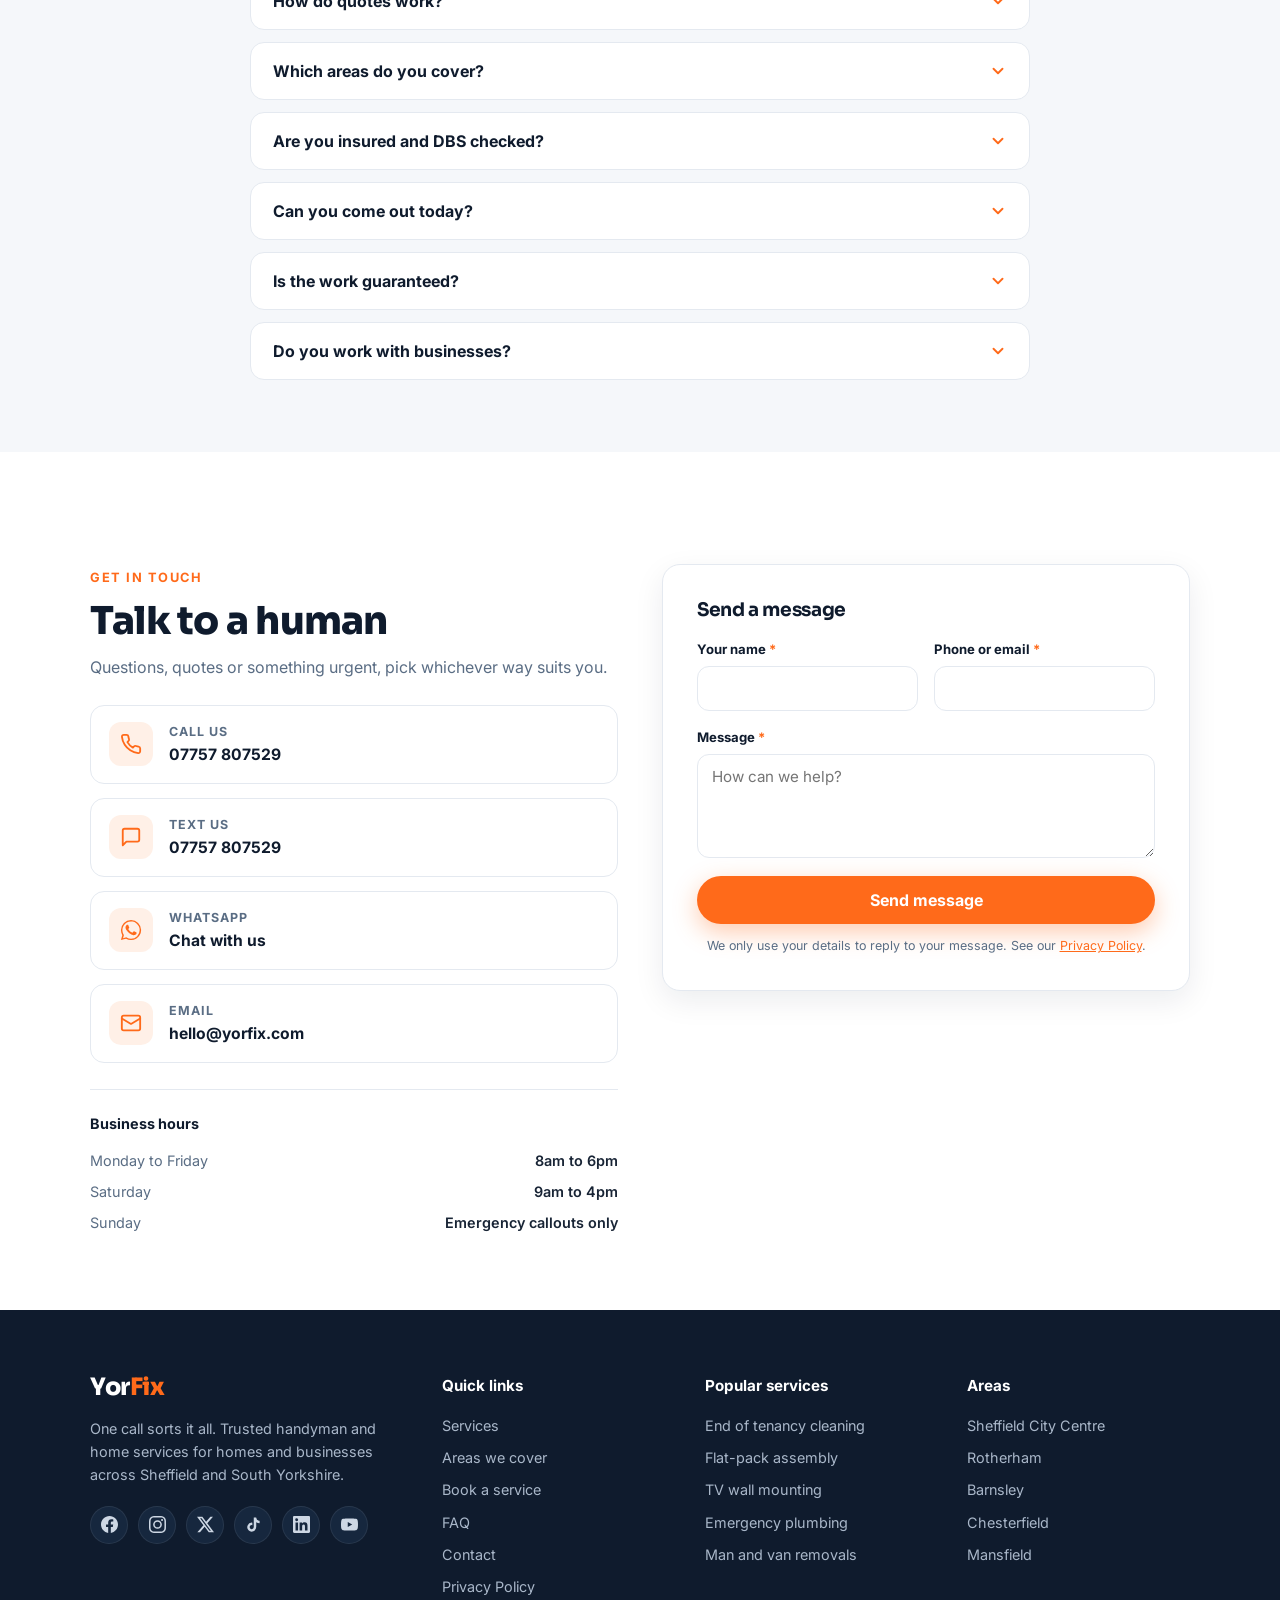
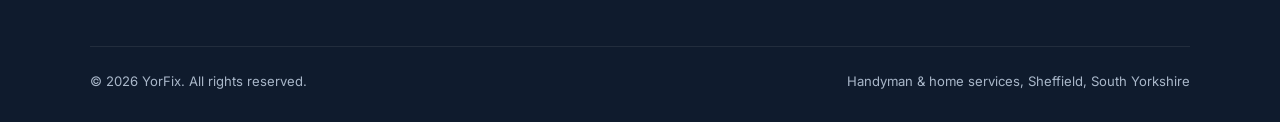
==== commit 4117f1fe: "Remove all fabricated social proof (fake reviews, ratings, client logos) Publishing invented reviews" ====
--- a/index.html
+++ b/index.html
@@ -37,8 +37,7 @@
     "url": "https://yorfix.com/",
     "address": { "@type": "PostalAddress", "addressLocality": "Sheffield", "addressRegion": "South Yorkshire", "addressCountry": "GB" },
     "areaServed": ["Sheffield", "Rotherham", "Barnsley", "Chesterfield", "Mansfield"],
-    "openingHours": ["Mo-Fr 08:00-18:00", "Sa 09:00-16:00"],
-    "aggregateRating": { "@type": "AggregateRating", "ratingValue": "4.9", "reviewCount": "187" }
+    "openingHours": ["Mo-Fr 08:00-18:00", "Sa 09:00-16:00"]
   }
   </script>
 </head>
@@ -60,7 +59,6 @@
       <nav class="main-nav" id="mainNav" aria-label="Main navigation">
         <a href="#services">Services</a>
         <a href="#areas">Areas</a>
-        <a href="#reviews">Reviews</a>
         <a href="#faq">FAQ</a>
         <a href="#contact">Contact</a>
       </nav>
@@ -84,7 +82,7 @@
     </div>
     <div class="wrap">
       <div class="hero-content">
-        <span class="hero-badge"><span class="star">★★★★★</span> Rated 4.9/5 across South Yorkshire</span>
+        <span class="hero-badge">Fully insured · DBS checked · 12-month guarantee</span>
         <h1>One Call <em>Sorts It All</em></h1>
         <p class="sub">Cleaning, plumbing, electrics, flat-pack assembly, removals and every odd job in between. One trusted team for homes and businesses across Sheffield and South Yorkshire.</p>
         <div class="hero-ctas">
@@ -264,73 +262,16 @@
         </div>
       </div>
 
-      <div class="client-logos">
-        <h4>Trusted by businesses across the region</h4>
-        <div class="logo-row">
-          <span class="client-logo">Steel City Lettings</span>
-          <span class="client-logo">Peaks Property Group</span>
-          <span class="client-logo">Don Valley Dental</span>
-          <span class="client-logo">Kelham Works Co.</span>
-          <span class="client-logo">Hallam Coffee Co.</span>
-          <span class="client-logo">Moor Market Traders</span>
-        </div>
-      </div>
-    </div>
-  </section>
-
-  <!-- Reviews -->
-  <section class="reviews" id="reviews">
-    <div class="wrap">
-      <span class="kicker">What customers say</span>
-      <h2 class="section-title">Rated 4.9 out of 5</h2>
-      <div class="rating-badge"><span class="stars">★★★★★</span> 4.9/5 from 187 local reviews</div>
-
-      <div class="carousel" id="reviewCarousel">
-        <div class="carousel-track" id="reviewTrack">
-
-          <div class="review-card"><div class="review-inner">
-            <div class="review-stars" aria-label="5 stars">★★★★★</div>
-            <p class="review-text">"Booked an end of tenancy clean on Tuesday, done by Thursday. The landlord returned our full deposit without a quibble. Spotless."</p>
-            <div class="review-who"><div class="review-avatar">KB</div><div><div class="review-name">Karen B.</div><div class="review-loc">Sheffield City Centre · End of Tenancy Clean</div></div></div>
-          </div></div>
-
-          <div class="review-card"><div class="review-inner">
-            <div class="review-stars" aria-label="5 stars">★★★★★</div>
-            <p class="review-text">"Two IKEA wardrobes and a bed built in under three hours. No drama, no leftover screws, and they took all the packaging away."</p>
-            <div class="review-who"><div class="review-avatar">JW</div><div><div class="review-name">James W.</div><div class="review-loc">Rotherham · Flat-Pack Assembly</div></div></div>
-          </div></div>
-
-          <div class="review-card"><div class="review-inner">
-            <div class="review-stars" aria-label="5 stars">★★★★★</div>
-            <p class="review-text">"Leaking tap sorted the same day I called. Fair price, tidy work, and he talked me through exactly what had gone wrong."</p>
-            <div class="review-who"><div class="review-avatar">MH</div><div><div class="review-name">Mick H.</div><div class="review-loc">Barnsley · Plumbing</div></div></div>
-          </div></div>
-
-          <div class="review-card"><div class="review-inner">
-            <div class="review-stars" aria-label="5 stars">★★★★★</div>
-            <p class="review-text">"TV mounted, cables hidden and three shelves up in one visit. It looks like a showroom wall. I wish I had called months ago."</p>
-            <div class="review-who"><div class="review-avatar">PS</div><div><div class="review-name">Priya S.</div><div class="review-loc">Chesterfield · TV Mounting &amp; Shelving</div></div></div>
-          </div></div>
-
-          <div class="review-card"><div class="review-inner">
-            <div class="review-stars" aria-label="5 stars">★★★★★</div>
-            <p class="review-text">"Man and van move from Mansfield to Sheffield. Careful with every box, friendly all day, and finished ahead of schedule."</p>
-            <div class="review-who"><div class="review-avatar">ST</div><div><div class="review-name">Sophie T.</div><div class="review-loc">Mansfield · House Removal</div></div></div>
-          </div></div>
-
-          <div class="review-card"><div class="review-inner">
-            <div class="review-stars" aria-label="5 stars">★★★★★</div>
-            <p class="review-text">"YorFix look after the cleaning and odd jobs across our three lettings offices. One number, everything handled. Exactly what a busy business needs."</p>
-            <div class="review-who"><div class="review-avatar">DR</div><div><div class="review-name">David R.</div><div class="review-loc">Sheffield · Commercial Contract</div></div></div>
-          </div></div>
-
-        </div>
-        <div class="carousel-nav">
-          <button class="carousel-arrow" id="revPrev" aria-label="Previous review"><svg width="18" height="18" viewBox="0 0 24 24" fill="none" stroke="currentColor" stroke-width="2.5" stroke-linecap="round" stroke-linejoin="round"><path d="M15 18l-6-6 6-6"/></svg></button>
-          <div class="carousel-dots" id="revDots"></div>
-          <button class="carousel-arrow" id="revNext" aria-label="Next review"><svg width="18" height="18" viewBox="0 0 24 24" fill="none" stroke="currentColor" stroke-width="2.5" stroke-linecap="round" stroke-linejoin="round"><path d="M9 6l6 6-6 6"/></svg></button>
-        </div>
-      </div>
+    </div>
+  </section>
+
+  <!-- Our promise. Real customer reviews will replace this as they come in. -->
+  <section class="reviews" id="promise">
+    <div class="wrap" style="text-align:center;">
+      <span class="kicker">Our promise</span>
+      <h2 class="section-title">A new name, an experienced pair of hands</h2>
+      <p class="section-sub" style="margin: 18px auto 0;">YorFix is newly launched in Sheffield, so we are building our reputation one job at a time. That means you get our full attention, a straight price agreed before we start, and every job backed by our 12-month guarantee. Reviews from real customers will appear here as they come in. We will never post one we have not earned.</p>
+      <a class="btn btn-primary" href="#book" style="margin-top:32px;">Be one of our first customers</a>
     </div>
   </section>
 
@@ -563,7 +504,6 @@
           <ul>
             <li><a href="#services">Services</a></li>
             <li><a href="#areas">Areas we cover</a></li>
-            <li><a href="#reviews">Reviews</a></li>
             <li><a href="#book">Book a service</a></li>
             <li><a href="#faq">FAQ</a></li>
             <li><a href="#contact">Contact</a></li>
